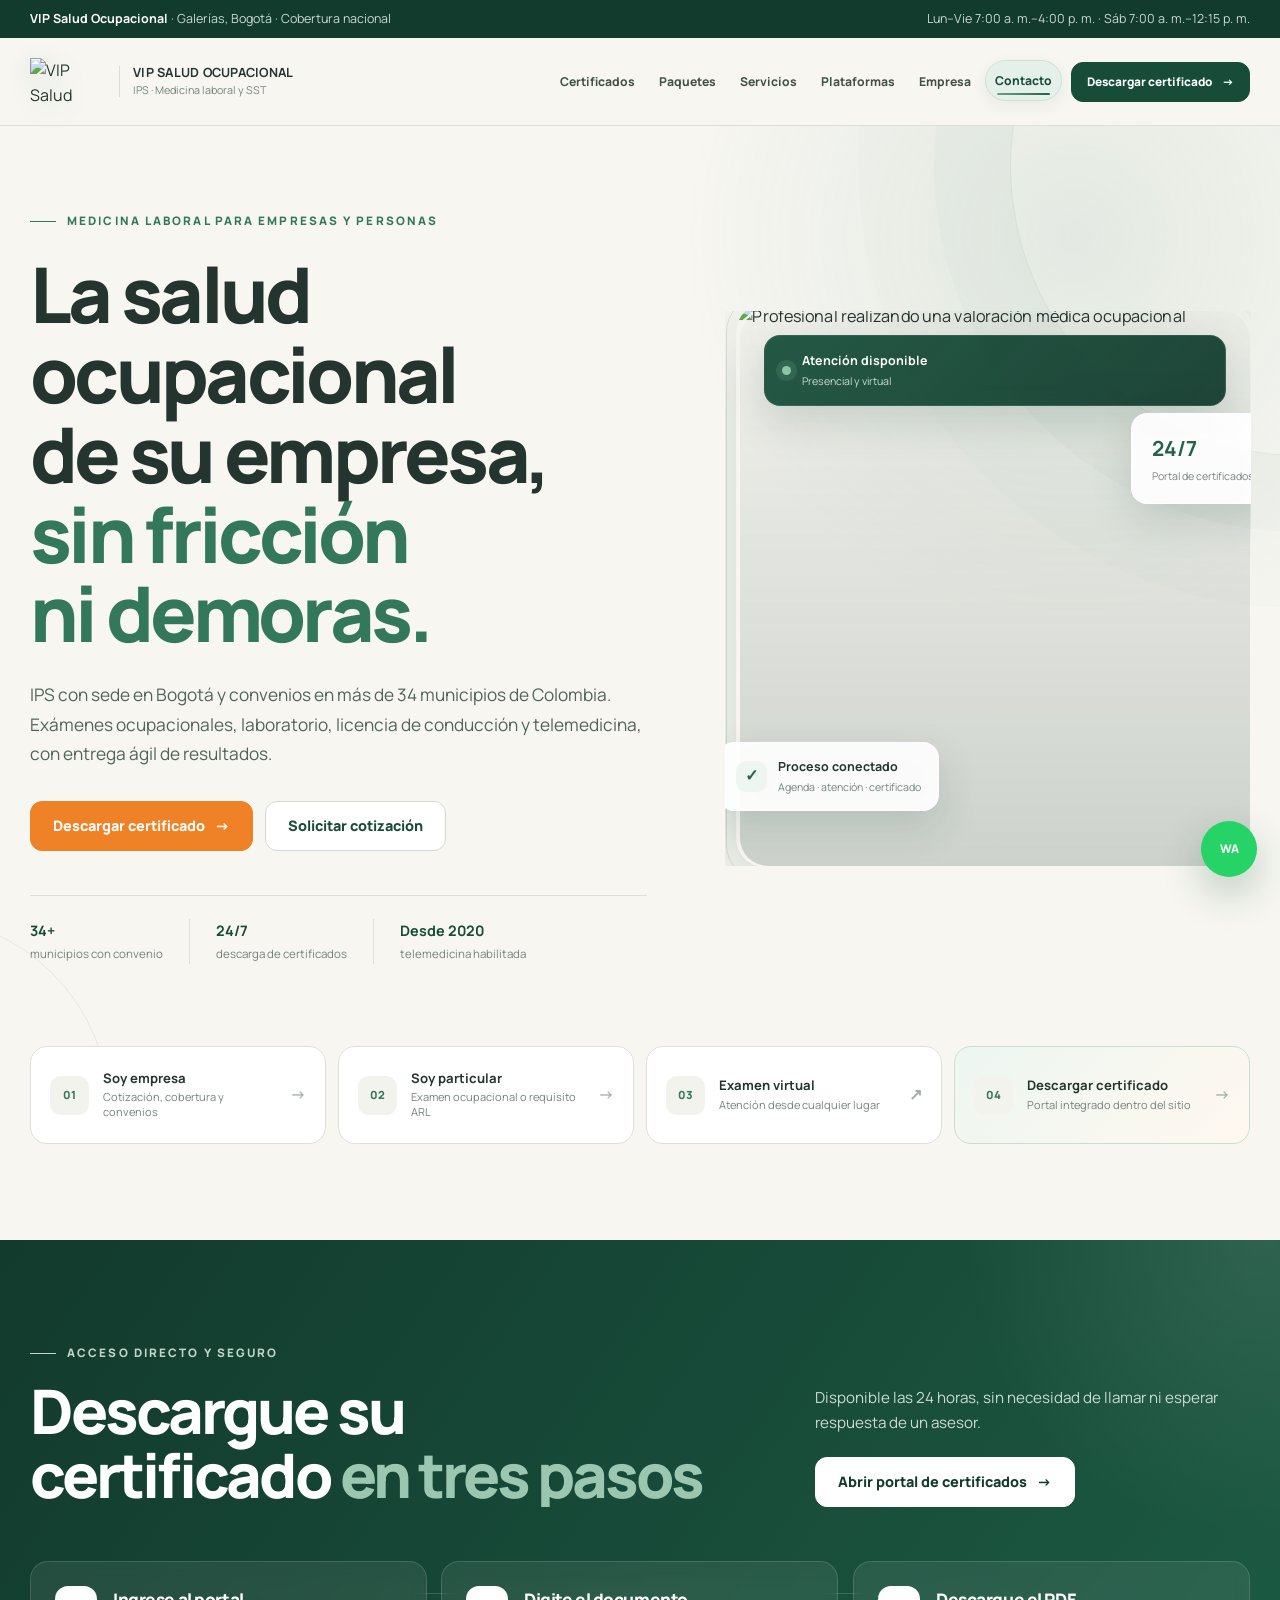
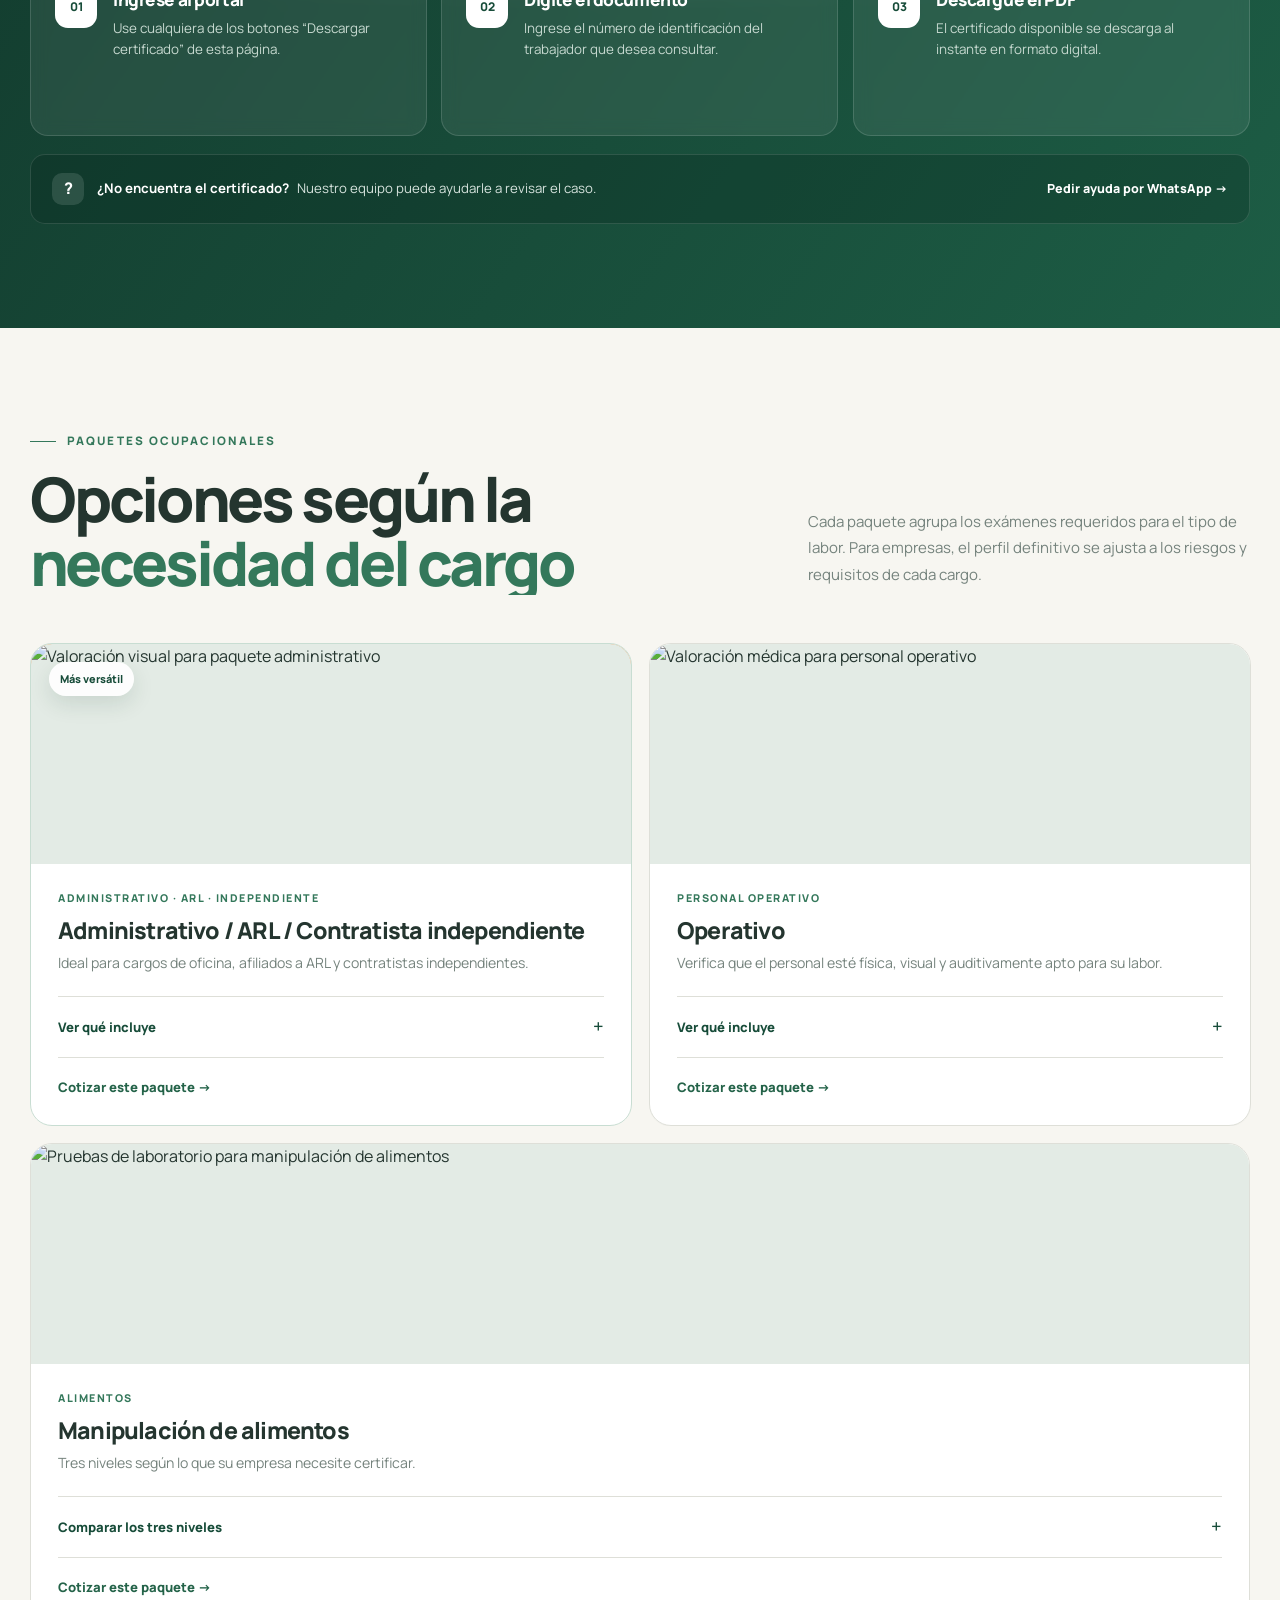
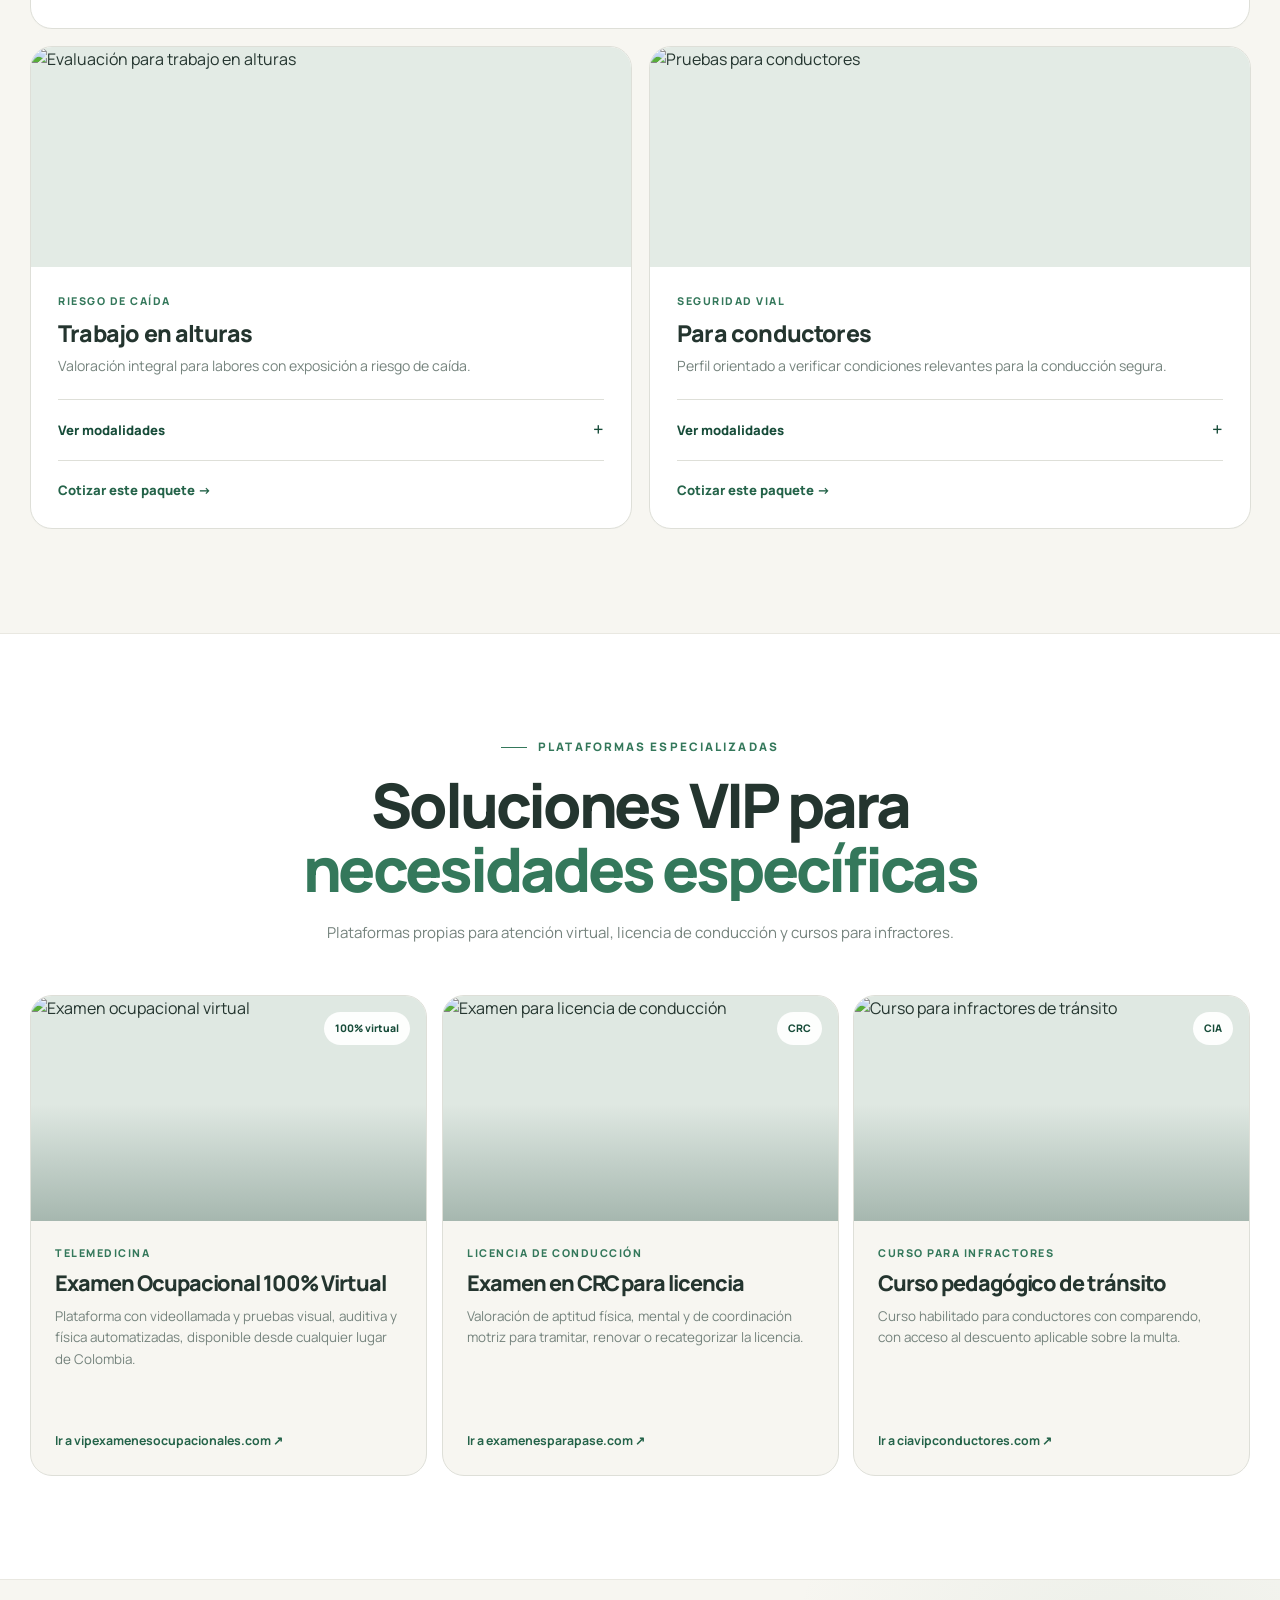
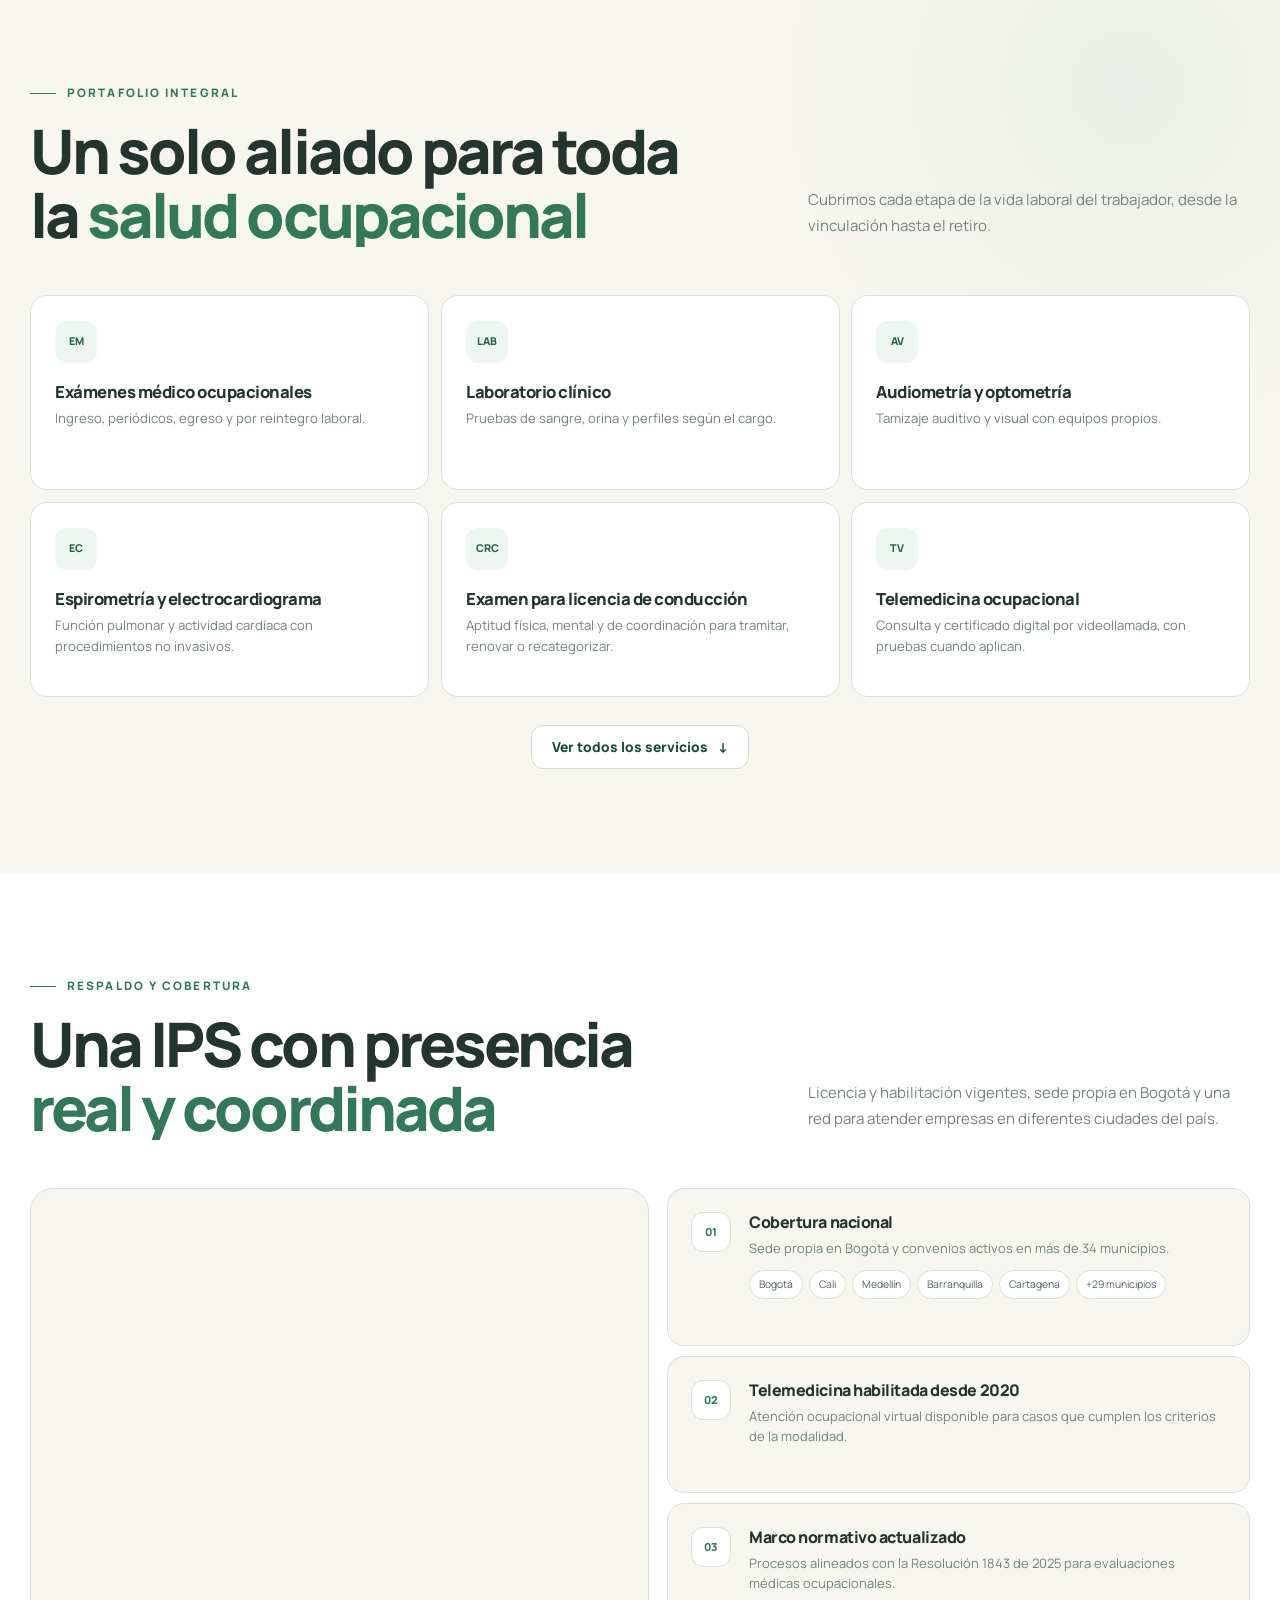
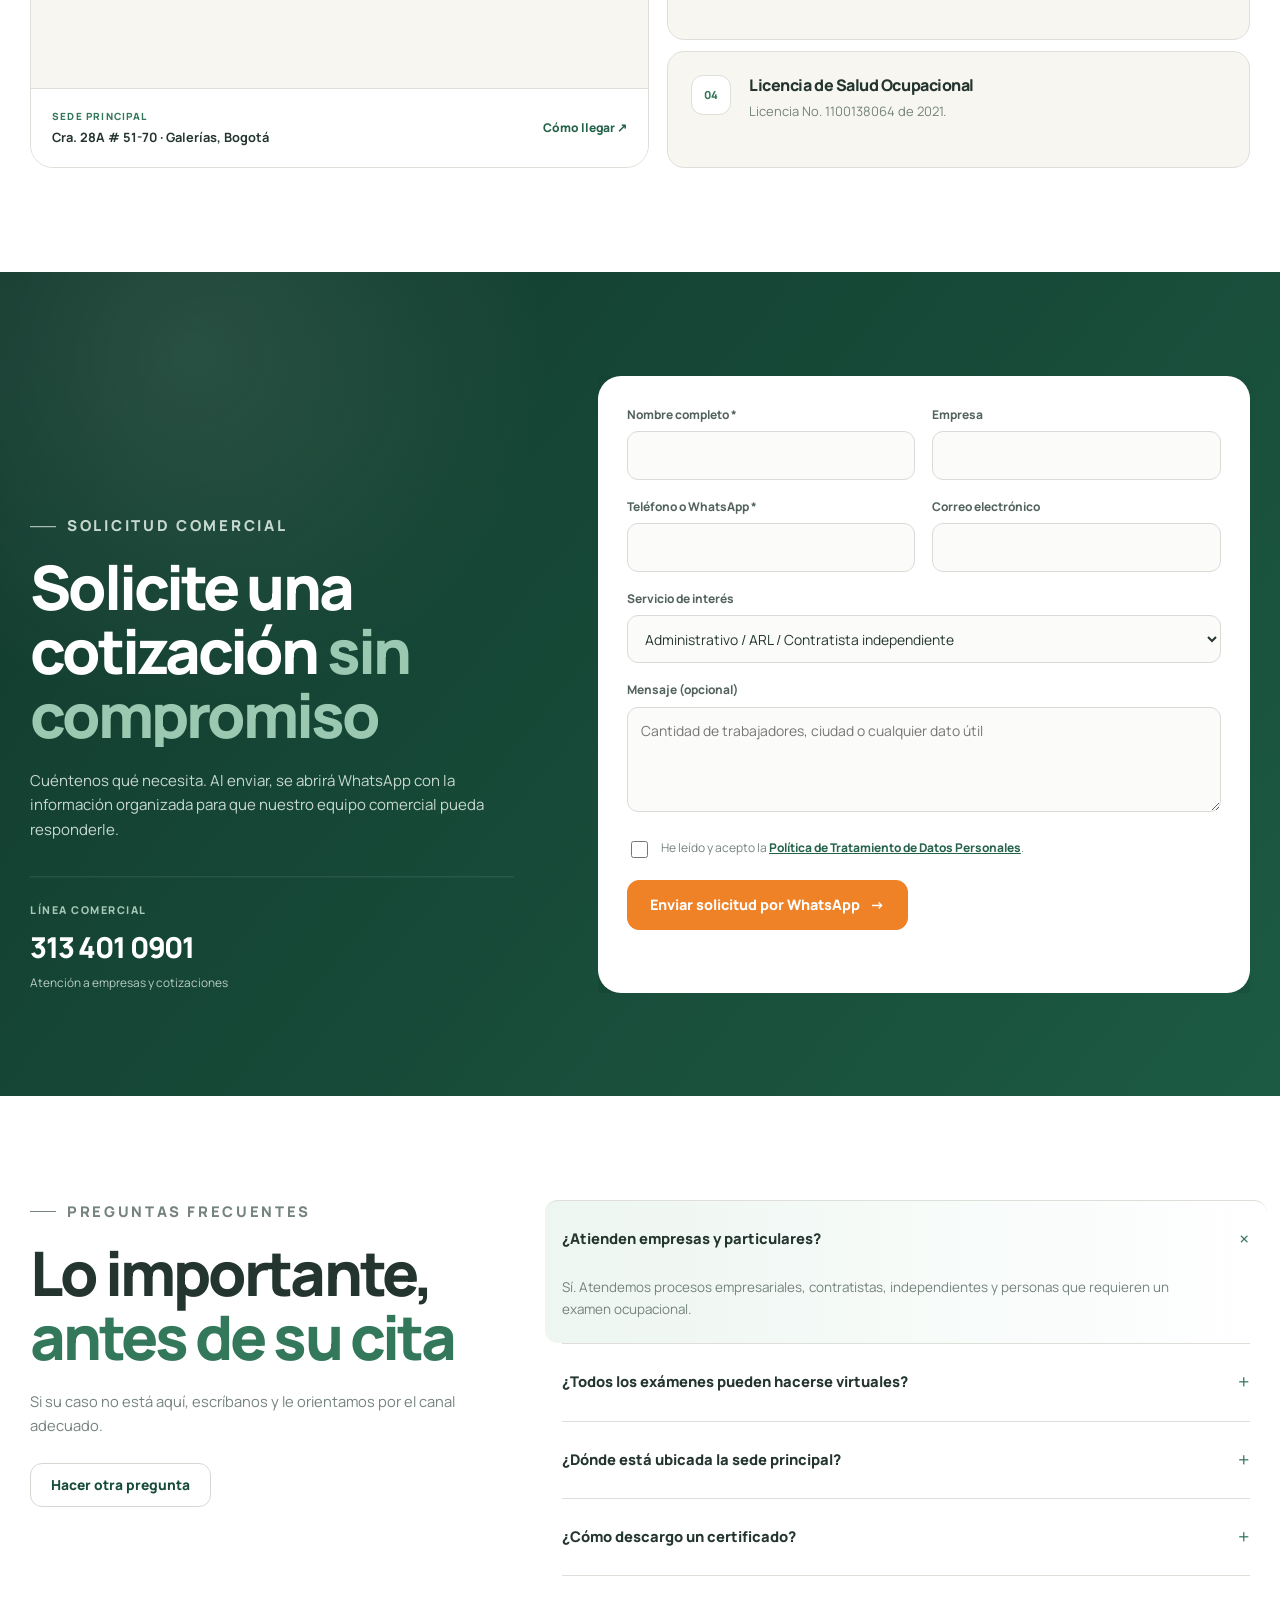
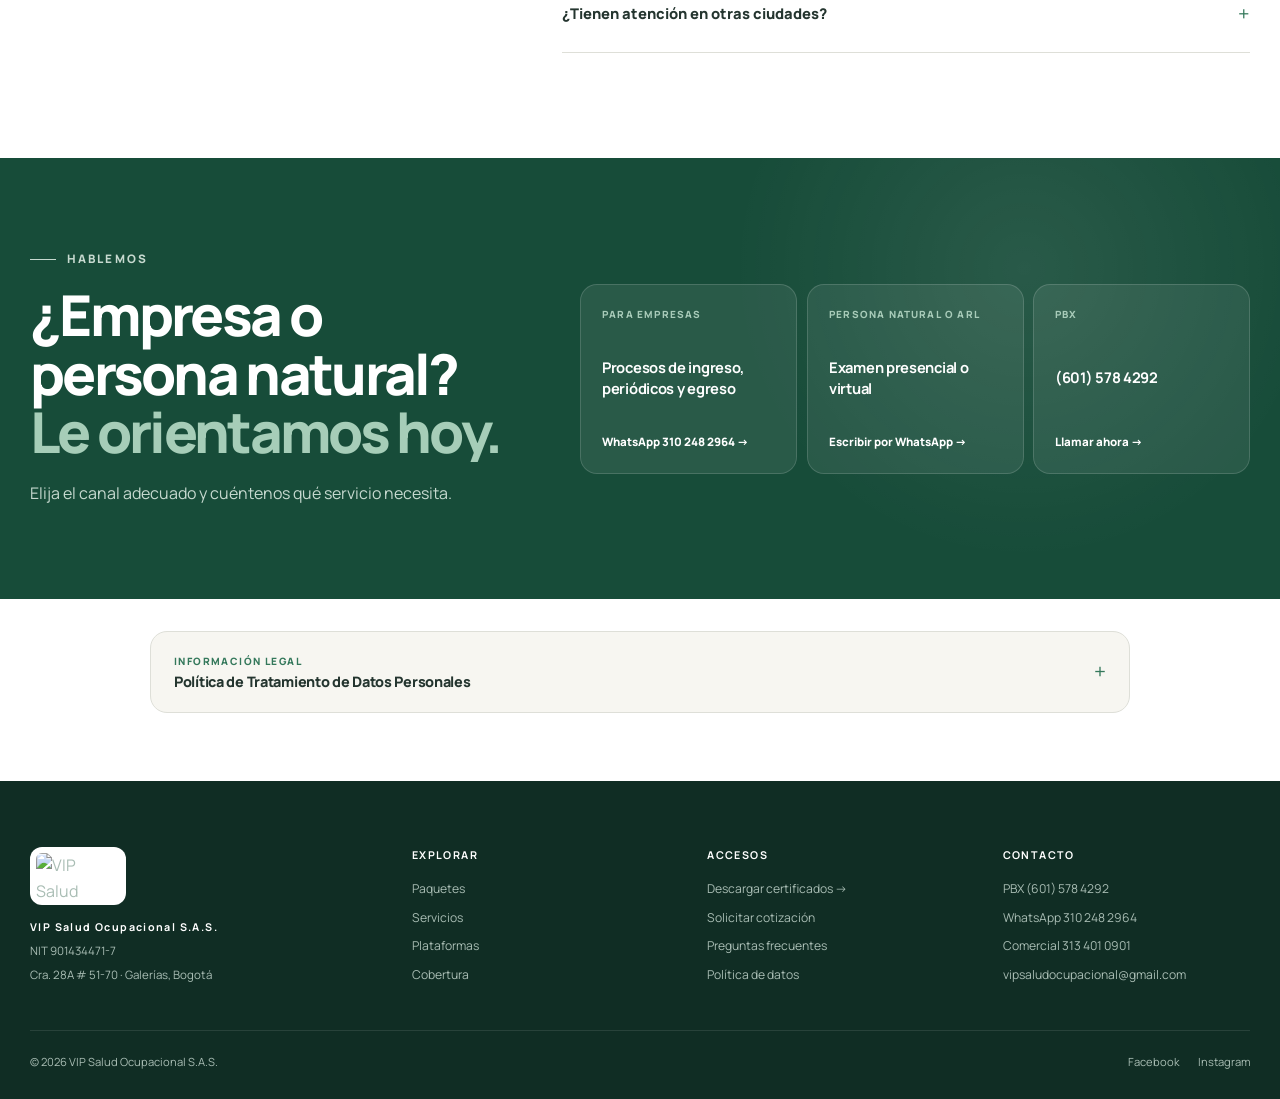
==== index.html @ c9b96946 "." ====
<!doctype html>
<html lang="es" class="no-js">
<head>
  <meta charset="utf-8" />
  <meta name="viewport" content="width=device-width, initial-scale=1" />
  <title>VIP Salud Ocupacional | Exámenes, certificados y servicios</title>
  <meta name="description" content="IPS de salud ocupacional en Bogotá con cobertura en más de 34 municipios. Descarga certificados, consulta paquetes y agenda exámenes ocupacionales." />
  <meta name="theme-color" content="#164a38" />
  <meta name="robots" content="index,follow,max-image-preview:large" />
  <link rel="canonical" href="https://vipsaludocupacional.com/" />
  <link rel="icon" href="assets/logo-vip-nuevo.png" type="image/png" />
  <meta property="og:type" content="website" />
  <meta property="og:title" content="VIP Salud Ocupacional | Medicina laboral para empresas y personas" />
  <meta property="og:description" content="Exámenes ocupacionales, laboratorio, telemedicina, certificados en línea y cobertura nacional." />
  <meta property="og:url" content="https://vipsaludocupacional.com/" />
  <meta property="og:image" content="https://vipsaludocupacional.com/assets/valoracion-medica-vip.jpg" />
  <link rel="preconnect" href="https://fonts.googleapis.com" />
  <link rel="preconnect" href="https://fonts.gstatic.com" crossorigin />
  <link href="https://fonts.googleapis.com/css2?family=Manrope:wght@400;500;600;700;800&display=swap" rel="stylesheet" />
  <link rel="stylesheet" href="styles.css" />
  <script>document.documentElement.classList.remove('no-js');document.documentElement.classList.add('js');</script>
  <script type="application/ld+json">
  {
    "@context":"https://schema.org",
    "@type":"MedicalBusiness",
    "name":"VIP Salud Ocupacional S.A.S.",
    "url":"https://vipsaludocupacional.com/",
    "telephone":"+57 601 578 4292",
    "email":"vipsaludocupacional@gmail.com",
    "address":{"@type":"PostalAddress","streetAddress":"Cra. 28A # 51-70","addressLocality":"Bogotá","addressCountry":"CO"},
    "areaServed":"Colombia"
  }
  </script>
</head>
<body>
  <a class="skip-link" href="#contenido">Saltar al contenido</a>
  <div class="scroll-progress" aria-hidden="true"><span></span></div>

  <div class="utility-bar">
    <div class="container utility-bar__inner">
      <span><strong>VIP Salud Ocupacional</strong> · Galerías, Bogotá · Cobertura nacional</span>
      <span>Lun–Vie 7:00 a. m.–4:00 p. m. · Sáb 7:00 a. m.–12:15 p. m.</span>
    </div>
  </div>

  <header class="site-header" id="inicio">
    <div class="container header-inner">
      <a class="brand" href="#inicio" aria-label="VIP Salud Ocupacional, volver al inicio">
        <img src="assets/logo-vip-marca.png" alt="VIP Salud Ocupacional" />
        <span><strong>VIP SALUD OCUPACIONAL</strong><small>IPS · Medicina laboral y SST</small></span>
      </a>
      <button class="menu-toggle" type="button" aria-label="Abrir menú" aria-expanded="false" aria-controls="menu-principal">
        <span></span><span></span><span></span>
      </button>
      <nav class="main-nav" id="menu-principal" aria-label="Navegación principal">
        <a href="#certificados">Certificados</a>
        <a href="#paquetes">Paquetes</a>
        <a href="#servicios">Servicios</a>
        <a href="#plataformas">Plataformas</a>
        <a href="#empresa">Empresa</a>
        <a href="#contacto">Contacto</a>
        <a class="btn btn--small nav-certificate" href="descargas-biofile/">Descargar certificado <span aria-hidden="true">→</span></a>
      </nav>
    </div>
  </header>

  <main id="contenido">
    <section class="hero" aria-labelledby="hero-title">
      <div class="hero-orbit hero-orbit--one" aria-hidden="true"></div>
      <div class="hero-orbit hero-orbit--two" aria-hidden="true"></div>
      <div class="container hero-grid">
        <div class="hero-copy">
          <p class="eyebrow" data-reveal>Medicina laboral para empresas y personas</p>
          <h1 id="hero-title" data-reveal data-delay="70">La salud ocupacional de su empresa, <span>sin fricción ni demoras.</span></h1>
          <p class="hero-lead" data-reveal data-delay="140">IPS con sede en Bogotá y convenios en más de 34 municipios de Colombia. Exámenes ocupacionales, laboratorio, licencia de conducción y telemedicina, con entrega ágil de resultados.</p>
          <div class="hero-actions" data-reveal data-delay="210">
            <a class="btn btn--accent btn--large" href="descargas-biofile/">Descargar certificado <span aria-hidden="true">→</span></a>
            <a class="btn btn--ghost btn--large" href="#cotizacion">Solicitar cotización</a>
          </div>
          <div class="hero-proof" data-stagger>
            <div data-reveal><strong>34+</strong><small>municipios con convenio</small></div>
            <div data-reveal><strong>24/7</strong><small>descarga de certificados</small></div>
            <div data-reveal><strong>Desde 2020</strong><small>telemedicina habilitada</small></div>
          </div>
        </div>

        <div class="hero-media" data-reveal="clip-right" data-delay="100">
          <div class="hero-photo" data-parallax="0.022">
            <img src="assets/valoracion-medica-vip.jpg" alt="Profesional realizando una valoración médica ocupacional" />
            <div class="hero-photo__veil" aria-hidden="true"></div>
            <div class="hero-badge hero-badge--top"><span class="status-dot" aria-hidden="true"></span><div><strong>Atención disponible</strong><small>Presencial y virtual</small></div></div>
            <div class="hero-badge hero-badge--side"><strong>24/7</strong><small>Portal de certificados</small></div>
            <div class="hero-badge hero-badge--bottom"><span aria-hidden="true">✓</span><div><strong>Proceso conectado</strong><small>Agenda · atención · certificado</small></div></div>
          </div>
        </div>
      </div>
    </section>

    <section class="quick-access" aria-label="Accesos rápidos">
      <div class="container quick-grid" data-stagger>
        <a href="#cotizacion" class="quick-card" data-reveal><span>01</span><div><strong>Soy empresa</strong><small>Cotización, cobertura y convenios</small></div><b aria-hidden="true">→</b></a>
        <a href="https://api.whatsapp.com/send/?phone=%2B573102482964&text=Hola%2C+quiero+informaci%C3%B3n+como+persona+natural" target="_blank" rel="noopener" class="quick-card" data-reveal><span>02</span><div><strong>Soy particular</strong><small>Examen ocupacional o requisito ARL</small></div><b aria-hidden="true">→</b></a>
        <a href="https://vipexamenesocupacionales.com" target="_blank" rel="noopener" class="quick-card" data-reveal><span>03</span><div><strong>Examen virtual</strong><small>Atención desde cualquier lugar</small></div><b aria-hidden="true">↗</b></a>
        <a href="descargas-biofile/" class="quick-card quick-card--featured" data-reveal><span>04</span><div><strong>Descargar certificado</strong><small>Portal integrado dentro del sitio</small></div><b aria-hidden="true">→</b></a>
      </div>
    </section>

    <section class="section certificate" id="certificados">
      <div class="certificate-glow" aria-hidden="true"></div>
      <div class="container">
        <div class="certificate-intro">
          <div>
            <p class="eyebrow eyebrow--light" data-reveal>Acceso directo y seguro</p>
            <h2 data-reveal data-delay="70">Descargue su certificado <span>en tres pasos</span></h2>
          </div>
          <div class="certificate-action" data-reveal="right" data-delay="140">
            <p>Disponible las 24 horas, sin necesidad de llamar ni esperar respuesta de un asesor.</p>
            <a class="btn btn--white btn--large" href="descargas-biofile/">Abrir portal de certificados <span aria-hidden="true">→</span></a>
          </div>
        </div>
        <ol class="certificate-steps" data-stagger>
          <li data-reveal><span>01</span><div><h3>Ingrese al portal</h3><p>Use cualquiera de los botones “Descargar certificado” de esta página.</p></div></li>
          <li data-reveal><span>02</span><div><h3>Digite el documento</h3><p>Ingrese el número de identificación del trabajador que desea consultar.</p></div></li>
          <li data-reveal><span>03</span><div><h3>Descargue el PDF</h3><p>El certificado disponible se descarga al instante en formato digital.</p></div></li>
        </ol>
        <div class="certificate-help" data-reveal>
          <div><span aria-hidden="true">?</span><p><strong>¿No encuentra el certificado?</strong> Nuestro equipo puede ayudarle a revisar el caso.</p></div>
          <a href="https://api.whatsapp.com/send/?phone=%2B573102482964&text=Hola%2C+necesito+ayuda+para+descargar+un+certificado" target="_blank" rel="noopener">Pedir ayuda por WhatsApp →</a>
        </div>
      </div>
    </section>

    <section class="section packages" id="paquetes">
      <div class="container">
        <div class="section-intro">
          <div><p class="eyebrow" data-reveal>Paquetes ocupacionales</p><h2 data-reveal data-delay="70">Opciones según la <span>necesidad del cargo</span></h2></div>
          <p data-reveal data-delay="140">Cada paquete agrupa los exámenes requeridos para el tipo de labor. Para empresas, el perfil definitivo se ajusta a los riesgos y requisitos de cada cargo.</p>
        </div>
        <div class="package-grid" data-stagger>
          <article class="package-card package-card--featured" data-reveal>
            <div class="package-media"><img src="assets/examen-visual-vip.jpg" alt="Valoración visual para paquete administrativo" loading="lazy" /><span>Más versátil</span></div>
            <div class="package-body"><small>ADMINISTRATIVO · ARL · INDEPENDIENTE</small><h3>Administrativo / ARL / Contratista independiente</h3><p>Ideal para cargos de oficina, afiliados a ARL y contratistas independientes.</p>
              <details class="package-details"><summary>Ver qué incluye <span aria-hidden="true">+</span></summary><ul class="check-list"><li>Examen médico ocupacional con énfasis osteomuscular</li><li>Visiometría</li></ul><div class="package-note"><strong>También disponible por telemedicina.</strong> Puede incluir prueba visual, auditiva y física desde cualquier lugar de Colombia. <a href="https://vipexamenesocupacionales.com" target="_blank" rel="noopener">Conocer la modalidad virtual ↗</a></div></details>
              <a class="text-link" href="https://api.whatsapp.com/send/?phone=%2B573102482964&text=Hola%2C+quiero+cotizar+el+Paquete+Administrativo" target="_blank" rel="noopener">Cotizar este paquete →</a>
            </div>
          </article>
          <article class="package-card" data-reveal>
            <div class="package-media"><img src="assets/valoracion-medica-vip.jpg" alt="Valoración médica para personal operativo" loading="lazy" /></div>
            <div class="package-body"><small>PERSONAL OPERATIVO</small><h3>Operativo</h3><p>Verifica que el personal esté física, visual y auditivamente apto para su labor.</p>
              <details class="package-details"><summary>Ver qué incluye <span aria-hidden="true">+</span></summary><ul class="check-list"><li>Examen médico ocupacional con énfasis osteomuscular</li><li>Visiometría</li><li>Audiometría</li></ul></details>
              <a class="text-link" href="https://api.whatsapp.com/send/?phone=%2B573102482964&text=Hola%2C+quiero+cotizar+el+Paquete+Operativo" target="_blank" rel="noopener">Cotizar este paquete →</a>
            </div>
          </article>
          <article class="package-card package-card--wide" data-reveal>
            <div class="package-media"><img src="assets/laboratorio-clinico-vip.jpg" alt="Pruebas de laboratorio para manipulación de alimentos" loading="lazy" /></div>
            <div class="package-body"><small>ALIMENTOS</small><h3>Manipulación de alimentos</h3><p>Tres niveles según lo que su empresa necesite certificar.</p>
              <details class="package-details"><summary>Comparar los tres niveles <span aria-hidden="true">+</span></summary><div class="tier-grid"><div class="tier"><strong>Nivel 1 · Cumplimiento normativo</strong><ul><li>Certificado de manipulación de alimentos</li><li>Prueba de KOH (hongos)</li><li>Coprológico</li><li>Frotis de garganta sin cultivo</li></ul></div><div class="tier"><strong>Nivel 2 · Básico</strong><ul><li>Examen médico con énfasis osteomuscular</li><li>Prueba de KOH</li><li>Coprológico</li><li>Frotis de garganta</li></ul></div><div class="tier"><strong>Nivel 3 · Completo</strong><ul><li>Examen médico con énfasis osteomuscular</li><li>KOH, coprológico y frotis</li><li>Visiometría y audiometría</li><li>Curso presencial de 9 horas con certificado y carné</li></ul></div></div><div class="package-note"><strong>También hay curso virtual.</strong> Disponible en versiones certificables de 8, 10 o 12 horas.</div></details>
              <a class="text-link" href="https://api.whatsapp.com/send/?phone=%2B573102482964&text=Hola%2C+quiero+cotizar+el+Paquete+de+Manipulaci%C3%B3n+de+Alimentos" target="_blank" rel="noopener">Cotizar este paquete →</a>
            </div>
          </article>
          <article class="package-card" data-reveal>
            <div class="package-media"><img src="assets/optometria-vip.jpg" alt="Evaluación para trabajo en alturas" loading="lazy" /></div>
            <div class="package-body"><small>RIESGO DE CAÍDA</small><h3>Trabajo en alturas</h3><p>Valoración integral para labores con exposición a riesgo de caída.</p>
              <details class="package-details"><summary>Ver modalidades <span aria-hidden="true">+</span></summary><div class="tier"><strong>Presencial</strong><ul><li>Examen médico con énfasis osteomuscular</li><li>Optometría y audiometría</li><li>Perfil lipídico y glicemia</li></ul></div><div class="tier"><strong>Con valoración psicológica</strong><ul><li>Incluye todo el perfil presencial</li><li>Prueba psicológica enfocada en trabajo en alturas</li></ul></div></details>
              <a class="text-link" href="https://api.whatsapp.com/send/?phone=%2B573102482964&text=Hola%2C+quiero+cotizar+el+Paquete+de+Trabajo+en+Alturas" target="_blank" rel="noopener">Cotizar este paquete →</a>
            </div>
          </article>
          <article class="package-card" data-reveal>
            <div class="package-media"><img src="assets/examen-visual-vip.jpg" alt="Pruebas para conductores" loading="lazy" /></div>
            <div class="package-body"><small>SEGURIDAD VIAL</small><h3>Para conductores</h3><p>Perfil orientado a verificar condiciones relevantes para la conducción segura.</p>
              <details class="package-details"><summary>Ver modalidades <span aria-hidden="true">+</span></summary><div class="tier"><strong>Estándar</strong><ul><li>Examen médico con énfasis osteomuscular</li><li>Visiometría y audiometría</li><li>Prueba psicosensométrica</li><li>Acceso a actualización en normas de tránsito</li></ul></div><div class="tier"><strong>Con prueba de sustancias</strong><ul><li>Incluye todo el perfil estándar</li><li>Prueba de drogas x 5 y/o alcohol en saliva</li></ul></div></details>
              <a class="text-link" href="https://api.whatsapp.com/send/?phone=%2B573102482964&text=Hola%2C+quiero+cotizar+el+Paquete+Para+Conductores" target="_blank" rel="noopener">Cotizar este paquete →</a>
            </div>
          </article>
        </div>
      </div>
    </section>

    <section class="section platforms" id="plataformas">
      <div class="container">
        <div class="section-intro section-intro--center">
          <div><p class="eyebrow" data-reveal>Plataformas especializadas</p><h2 data-reveal data-delay="70">Soluciones VIP para <span>necesidades específicas</span></h2></div>
          <p data-reveal data-delay="140">Plataformas propias para atención virtual, licencia de conducción y cursos para infractores.</p>
        </div>
        <div class="platform-grid" data-stagger>
          <a class="platform-card" href="https://vipexamenesocupacionales.com" target="_blank" rel="noopener" data-reveal><div class="platform-image"><img src="assets/optometria-vip.jpg" alt="Examen ocupacional virtual" loading="lazy" /><span>100% virtual</span></div><div class="platform-body"><small>TELEMEDICINA</small><h3>Examen Ocupacional 100% Virtual</h3><p>Plataforma con videollamada y pruebas visual, auditiva y física automatizadas, disponible desde cualquier lugar de Colombia.</p><strong>Ir a vipexamenesocupacionales.com <span aria-hidden="true">↗</span></strong></div></a>
          <a class="platform-card" href="https://examenesparapase.com" target="_blank" rel="noopener" data-reveal><div class="platform-image"><img src="assets/examen-visual-vip.jpg" alt="Examen para licencia de conducción" loading="lazy" /><span>CRC</span></div><div class="platform-body"><small>LICENCIA DE CONDUCCIÓN</small><h3>Examen en CRC para licencia</h3><p>Valoración de aptitud física, mental y de coordinación motriz para tramitar, renovar o recategorizar la licencia.</p><strong>Ir a examenesparapase.com <span aria-hidden="true">↗</span></strong></div></a>
          <a class="platform-card" href="https://www.ciavipconductores.com" target="_blank" rel="noopener" data-reveal><div class="platform-image"><img src="assets/valoracion-medica-vip.jpg" alt="Curso para infractores de tránsito" loading="lazy" /><span>CIA</span></div><div class="platform-body"><small>CURSO PARA INFRACTORES</small><h3>Curso pedagógico de tránsito</h3><p>Curso habilitado para conductores con comparendo, con acceso al descuento aplicable sobre la multa.</p><strong>Ir a ciavipconductores.com <span aria-hidden="true">↗</span></strong></div></a>
        </div>
      </div>
    </section>

    <section class="section services" id="servicios">
      <div class="container">
        <div class="section-intro"><div><p class="eyebrow" data-reveal>Portafolio integral</p><h2 data-reveal data-delay="70">Un solo aliado para toda la <span>salud ocupacional</span></h2></div><p data-reveal data-delay="140">Cubrimos cada etapa de la vida laboral del trabajador, desde la vinculación hasta el retiro.</p></div>
        <div class="service-grid" data-stagger>
          <article class="service-card" data-reveal><span>EM</span><h3>Exámenes médico ocupacionales</h3><p>Ingreso, periódicos, egreso y por reintegro laboral.</p></article>
          <article class="service-card" data-reveal><span>LAB</span><h3>Laboratorio clínico</h3><p>Pruebas de sangre, orina y perfiles según el cargo.</p></article>
          <article class="service-card" data-reveal><span>AV</span><h3>Audiometría y optometría</h3><p>Tamizaje auditivo y visual con equipos propios.</p></article>
          <article class="service-card" data-reveal><span>EC</span><h3>Espirometría y electrocardiograma</h3><p>Función pulmonar y actividad cardíaca con procedimientos no invasivos.</p></article>
          <article class="service-card" data-reveal><span>CRC</span><h3>Examen para licencia de conducción</h3><p>Aptitud física, mental y de coordinación para tramitar, renovar o recategorizar.</p></article>
          <article class="service-card" data-reveal><span>TV</span><h3>Telemedicina ocupacional</h3><p>Consulta y certificado digital por videollamada, con pruebas cuando aplican.</p></article>
          <article class="service-card is-extra" data-reveal><span>PS</span><h3>Batería de riesgo psicosocial</h3><p>Evaluación y acompañamiento disponible de forma presencial o remota.</p></article>
          <article class="service-card is-extra" data-reveal><span>EX</span><h3>Brigadas extramurales / In-house</h3><p>Profesionales y equipos en la sede de su empresa, según el servicio contratado.</p></article>
          <article class="service-card is-extra" data-reveal><span>SST</span><h3>Asesoría integral en SST</h3><p>Medicina laboral, higiene industrial y gestión documental del sistema.</p></article>
          <article class="service-card is-extra" data-reveal><span>VAC</span><h3>Vacunación</h3><p>Esquemas de vacunación aplicados en sede o de forma extramural.</p></article>
          <article class="service-card is-extra" data-reveal><span>MA</span><h3>Curso virtual de manipulación de alimentos</h3><p>Programa certificable de 8, 10 o 12 horas, completamente en línea.</p></article>
          <article class="service-card is-extra" data-reveal><span>24/7</span><h3>Procesos ágiles en línea</h3><p>Descarga de certificados, estadísticas y solicitud de facturas.</p></article>
        </div>
        <div class="service-toggle-wrap" data-reveal><button class="btn btn--ghost service-toggle" type="button" data-services-toggle aria-expanded="false">Ver todos los servicios <span aria-hidden="true">↓</span></button></div>
      </div>
    </section>

    <section class="section company" id="empresa">
      <span class="anchor-alias" id="empresas" aria-hidden="true"></span>
      <div class="container">
        <div class="section-intro"><div><p class="eyebrow" data-reveal>Respaldo y cobertura</p><h2 data-reveal data-delay="70">Una IPS con presencia <span>real y coordinada</span></h2></div><p data-reveal data-delay="140">Licencia y habilitación vigentes, sede propia en Bogotá y una red para atender empresas en diferentes ciudades del país.</p></div>
        <div class="company-grid">
          <div class="map-card" data-reveal="clip-left"><iframe src="https://maps.google.com/maps?q=Cra%2028A%20No.%2051-70%2C%20Galer%C3%adas%2C%20Bogot%C3%A1%2C%20Colombia&t=&z=16&ie=UTF8&iwloc=&output=embed" loading="lazy" referrerpolicy="no-referrer-when-downgrade" title="Ubicación de VIP Salud Ocupacional en Google Maps"></iframe><div class="map-card__footer"><div><small>SEDE PRINCIPAL</small><strong>Cra. 28A # 51-70 · Galerías, Bogotá</strong></div><a href="https://www.google.com/maps/dir/?api=1&destination=Cra+28A+No.+51-70,+Galerias,+Bogota,+Colombia" target="_blank" rel="noopener">Cómo llegar ↗</a></div></div>
          <div class="credential-list" data-stagger>
            <article data-reveal><span>01</span><div><h3>Cobertura nacional</h3><p>Sede propia en Bogotá y convenios activos en más de 34 municipios.</p><div class="city-chips"><small>Bogotá</small><small>Cali</small><small>Medellín</small><small>Barranquilla</small><small>Cartagena</small><small>+29 municipios</small></div></div></article>
            <article data-reveal><span>02</span><div><h3>Telemedicina habilitada desde 2020</h3><p>Atención ocupacional virtual disponible para casos que cumplen los criterios de la modalidad.</p></div></article>
            <article data-reveal><span>03</span><div><h3>Marco normativo actualizado</h3><p>Procesos alineados con la Resolución 1843 de 2025 para evaluaciones médicas ocupacionales.</p></div></article>
            <article data-reveal><span>04</span><div><h3>Licencia de Salud Ocupacional</h3><p>Licencia No. 1100138064 de 2021.</p></div></article>
          </div>
        </div>
      </div>
    </section>

    <section class="section quote" id="cotizacion">
      <div class="container quote-grid">
        <div class="quote-copy"><p class="eyebrow eyebrow--light" data-reveal>Solicitud comercial</p><h2 data-reveal data-delay="70">Solicite una cotización <span>sin compromiso</span></h2><p data-reveal data-delay="140">Cuéntenos qué necesita. Al enviar, se abrirá WhatsApp con la información organizada para que nuestro equipo comercial pueda responderle.</p><div class="quote-contact" data-reveal data-delay="210"><small>LÍNEA COMERCIAL</small><a href="https://wa.me/573134010901" target="_blank" rel="noopener">313 401 0901</a><span>Atención a empresas y cotizaciones</span></div></div>
        <form class="quote-form" id="form-cotizacion" data-reveal="right" data-delay="100">
          <div class="form-grid">
            <label><span>Nombre completo *</span><input type="text" name="nombre" autocomplete="name" required /></label>
            <label><span>Empresa</span><input type="text" name="empresa" autocomplete="organization" /></label>
            <label><span>Teléfono o WhatsApp *</span><input type="tel" name="telefono" autocomplete="tel" required /></label>
            <label><span>Correo electrónico</span><input type="email" name="correo" autocomplete="email" /></label>
            <label class="form-field--full"><span>Servicio de interés</span><select name="servicio"><option>Administrativo / ARL / Contratista independiente</option><option>Operativo</option><option>Manipulación de alimentos</option><option>Trabajo en alturas</option><option>Para conductores</option><option>Otro / No estoy seguro</option></select></label>
            <label class="form-field--full"><span>Mensaje (opcional)</span><textarea name="mensaje" rows="3" placeholder="Cantidad de trabajadores, ciudad o cualquier dato útil"></textarea></label>
          </div>
          <label class="consent"><input type="checkbox" name="acepta_politica" required /><span>He leído y acepto la <a href="#privacidad">Política de Tratamiento de Datos Personales</a>.</span></label>
          <button class="btn btn--accent btn--large" type="submit">Enviar solicitud por WhatsApp <span aria-hidden="true">→</span></button>
          <p class="form-status" id="form-status" role="status" aria-live="polite"></p>
        </form>
      </div>
    </section>

    <section class="section faq" id="preguntas">
      <div class="container faq-grid">
        <div class="faq-copy"><p class="eyebrow" data-reveal>Preguntas frecuentes</p><h2 data-reveal data-delay="70">Lo importante, <span>antes de su cita</span></h2><p data-reveal data-delay="140">Si su caso no está aquí, escríbanos y le orientamos por el canal adecuado.</p><a class="btn btn--ghost" data-reveal data-delay="210" href="https://api.whatsapp.com/send/?phone=%2B573102482964&text=Hola%2C+tengo+una+pregunta+sobre+los+servicios+de+VIP" target="_blank" rel="noopener">Hacer otra pregunta</a></div>
        <div class="accordion" data-stagger>
          <details open data-reveal><summary>¿Atienden empresas y particulares?<span aria-hidden="true">+</span></summary><p>Sí. Atendemos procesos empresariales, contratistas, independientes y personas que requieren un examen ocupacional.</p></details>
          <details data-reveal><summary>¿Todos los exámenes pueden hacerse virtuales?<span aria-hidden="true">+</span></summary><p>No. La modalidad depende del tipo de valoración y de las pruebas exigidas por el cargo. Antes de agendar validamos cada caso.</p></details>
          <details data-reveal><summary>¿Dónde está ubicada la sede principal?<span aria-hidden="true">+</span></summary><p>En la Cra. 28A # 51-70, sector Galerías, Bogotá D.C.</p></details>
          <details data-reveal><summary>¿Cómo descargo un certificado?<span aria-hidden="true">+</span></summary><p>Abra el portal desde el botón “Descargar certificado”, digite el documento del trabajador y descargue el PDF disponible.</p></details>
          <details data-reveal><summary>¿Tienen atención en otras ciudades?<span aria-hidden="true">+</span></summary><p>Sí. Coordinamos atención nacional mediante nuestra red de cobertura, según el servicio solicitado.</p></details>
        </div>
      </div>
    </section>

    <section class="contact" id="contacto">
      <div class="container contact-grid">
        <div class="contact-copy"><p class="eyebrow eyebrow--light" data-reveal>Hablemos</p><h2 data-reveal data-delay="70">¿Empresa o persona natural? <span>Le orientamos hoy.</span></h2><p data-reveal data-delay="140">Elija el canal adecuado y cuéntenos qué servicio necesita.</p></div>
        <div class="contact-options" data-stagger>
          <a href="https://api.whatsapp.com/send/?phone=%2B573102482964&text=Hola%2C+escribo+en+representaci%C3%B3n+de+una+empresa" target="_blank" rel="noopener" data-reveal><small>PARA EMPRESAS</small><strong>Procesos de ingreso, periódicos y egreso</strong><span>WhatsApp 310 248 2964 →</span></a>
          <a href="https://api.whatsapp.com/send/?phone=%2B573102482964&text=Hola%2C+quiero+informaci%C3%B3n+como+persona+natural" target="_blank" rel="noopener" data-reveal><small>PERSONA NATURAL O ARL</small><strong>Examen presencial o virtual</strong><span>Escribir por WhatsApp →</span></a>
          <a href="tel:+576015784292" data-reveal><small>PBX</small><strong>(601) 578 4292</strong><span>Llamar ahora →</span></a>
        </div>
      </div>
    </section>

    <section class="privacy" id="privacidad">
      <div class="container privacy-inner">
        <details class="policy-disclosure">
          <summary><span><small>INFORMACIÓN LEGAL</small><h2>Política de Tratamiento de Datos Personales</h2></span><b aria-hidden="true">+</b></summary>
          <div class="policy-content">
            <p>Conforme a la Ley 1581 de 2012, el Decreto 1377 de 2013 y demás normas aplicables en Colombia.</p>
            <p>VIP SALUD OCUPACIONAL SAS, identificada con NIT 901.434.471-7, con domicilio en la Cra. 28A No. 51-70, Galerías, Bogotá D.C., Colombia, pone a disposición de sus pacientes, clientes, usuarios y visitantes la presente política.</p>
            <h3>1. Responsable del tratamiento</h3><p>VIP SALUD OCUPACIONAL SAS es responsable del tratamiento de los datos suministrados a través de este sitio, WhatsApp, correo electrónico, formularios o durante la prestación de sus servicios. Contacto: <a href="mailto:vipsaludocupacional@gmail.com">vipsaludocupacional@gmail.com</a> · PBX 601 578 4292 · WhatsApp 310 248 2964.</p>
            <h3>2. Datos que recolectamos</h3><ul><li>Datos de identificación: nombre, tipo y número de documento.</li><li>Datos de contacto: teléfono, correo y empresa representada.</li><li>Datos de salud estrictamente necesarios para prestar los servicios contratados, tratados bajo reserva legal.</li></ul>
            <h3>3. Finalidad del tratamiento</h3><ul><li>Gestionar servicios de salud ocupacional, laboratorio, licencia de conducción y telemedicina.</li><li>Generar, custodiar y entregar certificados y conceptos médicos ocupacionales.</li><li>Responder solicitudes de cotización, información o soporte.</li><li>Cumplir las obligaciones legales y reglamentarias del sector salud.</li><li>Enviar comunicaciones relacionadas con los servicios contratados.</li></ul>
            <h3>4. Derechos del titular</h3><ul><li>Conocer, actualizar y rectificar sus datos.</li><li>Solicitar prueba de la autorización otorgada.</li><li>Ser informado sobre el uso de sus datos.</li><li>Presentar quejas ante la Superintendencia de Industria y Comercio.</li><li>Revocar la autorización o pedir la supresión cuando no exista un deber legal o contractual que lo impida.</li><li>Acceder gratuitamente a los datos objeto de tratamiento.</li></ul>
            <h3>5. Procedimiento para ejercer sus derechos</h3><p>Escriba a <a href="mailto:vipsaludocupacional@gmail.com">vipsaludocupacional@gmail.com</a> indicando su nombre, documento y una descripción clara de la solicitud. Responderemos dentro de los términos establecidos por la ley.</p>
            <h3>6. Seguridad de la información</h3><p>Implementamos medidas técnicas, humanas y administrativas razonables para proteger los datos contra pérdida, uso indebido, acceso no autorizado o alteración.</p>
            <h3>7. Vigencia</h3><p>Esta política rige desde su publicación y estará vigente mientras persista la finalidad del tratamiento. Los cambios sustanciales se informarán en este sitio.</p>
          </div>
        </details>
      </div>
    </section>
  </main>

  <footer class="footer">
    <div class="container footer-grid">
      <div class="footer-brand"><img src="assets/logo-vip-marca.png" alt="VIP Salud Ocupacional" /><strong>VIP Salud Ocupacional S.A.S.</strong><p>NIT 901434471-7</p><p>Cra. 28A # 51-70 · Galerías, Bogotá</p></div>
      <div><strong>EXPLORAR</strong><a href="#paquetes">Paquetes</a><a href="#servicios">Servicios</a><a href="#plataformas">Plataformas</a><a href="#empresa">Cobertura</a></div>
      <div><strong>ACCESOS</strong><a href="descargas-biofile/">Descargar certificados →</a><a href="#cotizacion">Solicitar cotización</a><a href="#preguntas">Preguntas frecuentes</a><a href="#privacidad">Política de datos</a></div>
      <div><strong>CONTACTO</strong><a href="tel:+576015784292">PBX (601) 578 4292</a><a href="https://wa.me/573102482964" target="_blank" rel="noopener">WhatsApp 310 248 2964</a><a href="https://wa.me/573134010901" target="_blank" rel="noopener">Comercial 313 401 0901</a><a href="mailto:vipsaludocupacional@gmail.com">vipsaludocupacional@gmail.com</a></div>
    </div>
    <div class="container footer-bottom"><span>© <span id="year">2026</span> VIP Salud Ocupacional S.A.S.</span><div><a href="https://www.facebook.com/crcvipso/" target="_blank" rel="noopener">Facebook</a><a href="https://www.instagram.com/vipsalud_/" target="_blank" rel="noopener">Instagram</a></div></div>
  </footer>

  <a class="whatsapp-float" href="https://api.whatsapp.com/send/?phone=%2B573102482964&text=Hola%2C+necesito+informaci%C3%B3n+sobre+los+servicios+de+VIP" target="_blank" rel="noopener" aria-label="Contactar por WhatsApp"><span aria-hidden="true">WA</span></a>
  <div class="mobile-actions"><a href="https://api.whatsapp.com/send/?phone=%2B573102482964&text=Hola%2C+quiero+agendar+un+examen" target="_blank" rel="noopener">Agendar</a><a href="descargas-biofile/">Certificados</a></div>
  <script src="script.js"></script>
</body>
</html>
---- styles.css ----
:root{
  --ink:#24352f;
  --ink-soft:#52635c;
  --muted:#75837d;
  --paper:#f7f6f1;
  --paper-deep:#efeee7;
  --card:#ffffff;
  --line:#dedfd8;
  --green-950:#123a2d;
  --green-900:#174c39;
  --green-800:#246349;
  --green-700:#34785b;
  --green-500:#6da087;
  --green-200:#cfe2d8;
  --mint:#edf6f1;
  --orange:#ef8127;
  --orange-dark:#d76b17;
  --shadow:0 28px 70px rgba(20,60,45,.12);
  --shadow-soft:0 14px 38px rgba(20,60,45,.08);
  --radius:26px;
  --radius-md:19px;
  --radius-sm:13px;
  --max:1220px;
  --ease:cubic-bezier(.16,1,.3,1);
}

*,*::before,*::after{box-sizing:border-box}
html{scroll-behavior:smooth;scroll-padding-top:118px}
body{
  margin:0;
  color:var(--ink);
  background:var(--paper);
  font-family:Manrope,"Segoe UI",Arial,sans-serif;
  font-size:16px;
  line-height:1.62;
  overflow-x:hidden;
  -webkit-font-smoothing:antialiased;
  text-rendering:optimizeLegibility;
}
body.menu-open{overflow:hidden}
img{display:block;max-width:100%}
a{color:inherit;text-decoration:none}
button,input,select,textarea{font:inherit}
button{color:inherit}
summary{cursor:pointer}
.container{width:min(var(--max),calc(100% - 48px));margin-inline:auto}
section[id],.contact[id],.privacy[id]{scroll-margin-top:118px}
.anchor-alias{position:absolute;top:-118px}

h1,h2,h3{margin:0;font-weight:800;line-height:1.04;letter-spacing:-.048em;text-wrap:balance}
h2{font-size:clamp(2.55rem,4.8vw,4.2rem)}
h2 span,h1 span{color:var(--green-700)}
p{margin:0}

:focus-visible{outline:3px solid rgba(239,129,39,.7);outline-offset:3px;border-radius:5px}
.skip-link{position:fixed;left:16px;top:-100px;z-index:9999;background:#fff;color:var(--green-950);padding:11px 16px;border-radius:10px;box-shadow:var(--shadow-soft);font-weight:800}
.skip-link:focus{top:16px}
.scroll-progress{position:fixed;inset:0 0 auto;height:3px;z-index:1000;pointer-events:none}
.scroll-progress span{display:block;width:0;height:100%;background:linear-gradient(90deg,var(--orange),var(--green-700));transform-origin:left}

.utility-bar{background:var(--green-950);color:#c9dbd2;font-size:.78rem}
.utility-bar__inner{height:38px;display:flex;align-items:center;justify-content:space-between;gap:24px}
.utility-bar strong{color:#fff}

.site-header{
  height:88px;
  position:sticky;
  top:0;
  z-index:100;
  background:rgba(247,246,241,.92);
  border-bottom:1px solid rgba(218,219,211,.88);
  backdrop-filter:blur(18px) saturate(130%);
  transition:height .35s var(--ease),background .35s ease,box-shadow .35s ease;
}
.site-header.is-scrolled{height:76px;background:rgba(255,255,255,.96);box-shadow:0 12px 32px rgba(17,55,42,.08)}
.header-inner{height:100%;display:flex;align-items:center;justify-content:space-between;gap:22px}
.brand{display:flex;align-items:center;gap:13px;flex:0 0 auto;min-width:0}
.brand img{width:76px;height:48px;object-fit:contain;object-position:center;filter:drop-shadow(0 5px 12px rgba(28,70,55,.12));transition:transform .3s var(--ease)}
.brand:hover img{transform:scale(1.03)}
.brand>span{display:flex;flex-direction:column;line-height:1.1;border-left:1px solid rgba(36,99,73,.16);padding-left:13px}
.brand strong{font-size:.79rem;letter-spacing:.02em}
.brand small{font-size:.67rem;color:var(--muted);margin-top:5px}
.main-nav{display:flex;align-items:center;justify-content:flex-end;gap:4px;font-size:.76rem;font-weight:750;white-space:nowrap}
.main-nav>a:not(.btn){position:relative;padding:10px 9px;border:1px solid transparent;border-radius:999px;color:#405149;transition:color .25s ease,background .25s ease,border-color .25s ease,transform .25s var(--ease),box-shadow .25s ease}
.main-nav>a:not(.btn)::after{content:"";position:absolute;left:11px;right:11px;bottom:5px;height:2px;border-radius:999px;background:linear-gradient(90deg,var(--green-500),var(--green-800));opacity:0;transform:scaleX(.35);transition:opacity .25s ease,transform .3s var(--ease)}
.main-nav>a:not(.btn):hover,.main-nav>a:not(.btn):focus-visible,.main-nav>a:not(.btn).is-active{color:var(--green-900);background:#e4f0e9;border-color:#cde0d6;box-shadow:0 5px 15px rgba(31,85,64,.07);transform:translateY(-1px)}
.main-nav>a:not(.btn):hover::after,.main-nav>a:not(.btn):focus-visible::after,.main-nav>a:not(.btn).is-active::after{opacity:1;transform:scaleX(1)}
.menu-toggle{display:none;width:44px;height:44px;padding:0;border:1px solid var(--line);border-radius:12px;background:#fff;place-content:center;gap:5px}
.menu-toggle span{display:block;width:20px;height:2px;background:var(--green-900);border-radius:3px;transition:transform .25s ease,opacity .25s ease}
.menu-toggle.is-open span:nth-child(1){transform:translateY(7px) rotate(45deg)}
.menu-toggle.is-open span:nth-child(2){opacity:0}
.menu-toggle.is-open span:nth-child(3){transform:translateY(-7px) rotate(-45deg)}

.btn{display:inline-flex;align-items:center;justify-content:center;gap:10px;min-height:44px;padding:13px 20px;border:1px solid var(--green-900);border-radius:12px;background:var(--green-900);color:#fff;font-size:.86rem;font-weight:800;line-height:1.1;cursor:pointer;transition:transform .3s var(--ease),box-shadow .3s ease,background .3s ease,border-color .3s ease}
.btn:hover{transform:translateY(-2px);background:var(--green-950);border-color:var(--green-950);box-shadow:0 14px 30px rgba(20,62,47,.19)}
.btn--small{min-height:40px;padding:11px 15px;font-size:.74rem}
.btn--large{padding:16px 22px;font-size:.9rem}
.btn--accent{background:var(--orange);border-color:var(--orange);color:#fff}
.btn--accent:hover{background:var(--orange-dark);border-color:var(--orange-dark);box-shadow:0 14px 30px rgba(216,106,23,.2)}
.btn--ghost{background:#fff;color:var(--green-900);border-color:#d4d8d1}
.btn--ghost:hover{background:var(--mint);border-color:var(--green-200)}
.btn--white{background:#fff;color:var(--green-950);border-color:#fff}
.btn--white:hover{background:#edf5f0;border-color:#edf5f0}
.nav-certificate{margin-left:5px}

.eyebrow{display:flex;align-items:center;gap:11px;color:var(--green-700);font-size:.73rem;font-weight:800;letter-spacing:.18em;text-transform:uppercase}
.eyebrow::before{content:"";width:26px;height:1px;background:currentColor;flex:0 0 auto}
.eyebrow--light{color:#bfd6ca}

.hero{position:relative;overflow:hidden;padding:86px 0 82px;background:radial-gradient(circle at 84% 12%,rgba(109,160,135,.14),transparent 29%),var(--paper)}
.hero-orbit{position:absolute;border:1px solid rgba(36,99,73,.09);border-radius:50%;pointer-events:none}
.hero-orbit--one{width:580px;height:580px;right:-310px;top:-250px;box-shadow:0 0 0 76px rgba(36,99,73,.018),0 0 0 152px rgba(36,99,73,.012)}
.hero-orbit--two{width:390px;height:390px;left:-280px;bottom:-260px}
.hero-grid{position:relative;z-index:1;display:grid;grid-template-columns:1.08fr .92fr;gap:78px;align-items:center}
.hero-copy{max-width:680px}
.hero h1{font-size:clamp(3.4rem,6vw,5.45rem);margin:23px 0 27px}
.hero h1 span{display:block}
.hero-lead{max-width:640px;color:var(--ink-soft);font-size:1.08rem;line-height:1.72}
.hero-actions{display:flex;flex-wrap:wrap;gap:12px;margin-top:32px}
.hero-proof{display:flex;gap:0;margin-top:44px;padding-top:23px;border-top:1px solid var(--line)}
.hero-proof>div{padding-right:26px;margin-right:26px;border-right:1px solid var(--line)}
.hero-proof>div:last-child{border:0;margin:0;padding:0}
.hero-proof strong,.hero-proof small{display:block}
.hero-proof strong{font-size:.9rem;color:var(--green-900)}
.hero-proof small{font-size:.72rem;color:var(--muted);margin-top:3px}
.hero-media{min-width:0}
.hero-photo{position:relative;width:min(100%,510px);margin-left:auto;isolation:isolate}
.hero-photo::before{content:"";position:absolute;inset:-14px;border:1px solid rgba(36,99,73,.14);border-radius:35px;z-index:-1}
.hero-photo>img{width:100%;height:555px;object-fit:cover;object-position:center;border-radius:28px;box-shadow:0 34px 84px rgba(20,60,45,.17);transform:translate3d(0,var(--parallax-y,0),0) scale(1.015);transition:transform .16s linear}
.hero-photo__veil{position:absolute;inset:0;border-radius:28px;background:linear-gradient(180deg,rgba(15,49,37,.02),rgba(15,49,37,.18));pointer-events:none}
.hero-badge{position:absolute;z-index:2;display:flex;align-items:center;gap:11px;background:rgba(255,255,255,.93);border:1px solid rgba(255,255,255,.9);border-radius:16px;box-shadow:0 16px 40px rgba(19,58,44,.15);backdrop-filter:blur(13px)}
.hero-badge strong,.hero-badge small{display:block}
.hero-badge strong{font-size:.78rem}
.hero-badge small{font-size:.66rem;color:var(--muted);margin-top:2px}
.hero-badge--top{left:24px;right:24px;top:24px;padding:15px 17px;background:linear-gradient(135deg,rgba(28,83,62,.97),rgba(18,58,45,.94));color:#fff;border-color:rgba(255,255,255,.09)}
.hero-badge--top small{color:#c9ddd3}
.hero-badge--side{right:-25px;top:102px;display:block;min-width:126px;padding:18px 20px}
.hero-badge--side strong{font-size:1.3rem;color:var(--green-800)}
.hero-badge--bottom{left:-22px;bottom:55px;padding:14px 17px}
.hero-badge--bottom>span{display:grid;place-items:center;width:31px;height:31px;border-radius:10px;background:var(--mint);color:var(--green-800);font-weight:900}
.status-dot{width:9px;height:9px;border-radius:50%;background:#8bc4a6;box-shadow:0 0 0 6px rgba(139,196,166,.14)}

.quick-access{padding:0 0 96px}
.quick-grid{display:grid;grid-template-columns:repeat(4,1fr);gap:12px}
.quick-card{min-height:98px;padding:18px 19px;display:grid;grid-template-columns:auto 1fr auto;gap:14px;align-items:center;background:#fff;border:1px solid var(--line);border-radius:17px;transition:transform .35s var(--ease),border-color .35s ease,box-shadow .35s ease,background .35s ease}
.quick-card:hover{transform:translateY(-5px);border-color:#c5d8ce;box-shadow:var(--shadow-soft)}
.quick-card--featured{background:linear-gradient(135deg,#edf6f1,#fff8f0);border-color:#c9ddd3}
.quick-card>span{display:grid;place-items:center;width:39px;height:39px;border-radius:11px;background:#f2f3ed;color:var(--green-700);font-size:.7rem;font-weight:800}
.quick-card strong,.quick-card small{display:block}
.quick-card strong{font-size:.82rem;line-height:1.25}
.quick-card small{font-size:.69rem;color:var(--muted);margin-top:4px;line-height:1.35}
.quick-card b{font-size:1rem;font-weight:600;color:#a3afa9}

.section{position:relative;padding:104px 0}
.section-intro{display:grid;grid-template-columns:1.15fr .72fr;gap:72px;align-items:end;margin-bottom:48px}
.section-intro h2{max-width:800px;margin-top:16px}
.section-intro>p{max-width:440px;color:var(--muted);font-size:.94rem;line-height:1.75;margin-bottom:7px}
.section-intro--center{grid-template-columns:1fr;text-align:center;justify-items:center;gap:20px}
.section-intro--center .eyebrow{justify-content:center}
.section-intro--center h2{max-width:850px}
.section-intro--center>p{max-width:650px;margin:0}

.certificate{overflow:hidden;background:linear-gradient(125deg,var(--green-950),#1d5d45);color:#fff}
.certificate-glow{position:absolute;width:620px;height:620px;right:-290px;top:-310px;border-radius:50%;background:radial-gradient(circle,rgba(255,255,255,.09),transparent 68%);pointer-events:none}
.certificate h2 span{color:#9bc7b1}
.certificate-intro{position:relative;display:grid;grid-template-columns:1.12fr .7fr;gap:90px;align-items:end}
.certificate-intro h2{max-width:740px;margin-top:16px}
.certificate-action p{color:#c9dbd2;font-size:.95rem;margin-bottom:22px}
.certificate-steps{position:relative;display:grid;grid-template-columns:repeat(3,1fr);gap:14px;list-style:none;padding:0;margin:54px 0 18px;counter-reset:none}
.certificate-steps::before{content:"";position:absolute;left:11%;right:11%;top:32px;height:1px;background:linear-gradient(90deg,transparent,rgba(255,255,255,.28),transparent)}
.certificate-steps li{position:relative;display:grid;grid-template-columns:auto 1fr;gap:16px;min-height:175px;padding:24px;background:rgba(255,255,255,.075);border:1px solid rgba(255,255,255,.14);border-radius:18px;backdrop-filter:blur(8px);transition:transform .35s var(--ease),background .35s ease}
.certificate-steps li:hover{transform:translateY(-5px);background:rgba(255,255,255,.105)}
.certificate-steps li>span{display:grid;place-items:center;width:42px;height:42px;border-radius:13px;background:#fff;color:var(--green-900);font-size:.75rem;font-weight:800}
.certificate-steps h3{font-size:1.08rem;margin:5px 0 9px;letter-spacing:-.025em}
.certificate-steps p{color:#c7d9d0;font-size:.84rem;line-height:1.58}
.certificate-help{display:flex;align-items:center;justify-content:space-between;gap:20px;padding:18px 21px;background:rgba(5,34,24,.25);border:1px solid rgba(255,255,255,.12);border-radius:15px}
.certificate-help>div{display:flex;align-items:center;gap:13px}
.certificate-help>div>span{display:grid;place-items:center;width:32px;height:32px;border-radius:10px;background:rgba(255,255,255,.12);font-weight:800}
.certificate-help p{font-size:.83rem;color:#d6e3dd}
.certificate-help p strong{color:#fff;margin-right:5px}
.certificate-help>a{font-size:.78rem;font-weight:800;color:#fff;white-space:nowrap}

.packages{background:var(--paper)}
.package-grid{display:grid;grid-template-columns:repeat(2,1fr);gap:17px;align-items:start}
.package-card{overflow:hidden;background:#fff;border:1px solid var(--line);border-radius:22px;box-shadow:0 1px 0 rgba(20,60,45,.02);transition:transform .4s var(--ease),box-shadow .4s ease,border-color .35s ease}
.package-card:hover{transform:translateY(-5px);box-shadow:var(--shadow-soft);border-color:#cadacf}
.package-card--featured{border-color:#c8ddd2;box-shadow:inset 0 4px 0 var(--orange)}
.package-card--wide{grid-column:1/-1}
.package-card--wide .package-body{padding-bottom:28px}
.package-media{position:relative;height:220px;overflow:hidden;background:#e3ebe5}
.package-media img{width:100%;height:100%;object-fit:cover;transition:transform .7s var(--ease)}
.package-card:hover .package-media img{transform:scale(1.045)}
.package-media>span{position:absolute;left:18px;top:18px;padding:8px 11px;border-radius:999px;background:rgba(255,255,255,.92);color:var(--green-900);font-size:.68rem;font-weight:800;box-shadow:0 8px 22px rgba(20,60,45,.12)}
.package-body{padding:26px 27px 25px}
.package-body>small,.platform-body>small{display:block;color:var(--green-700);font-size:.67rem;font-weight:800;letter-spacing:.14em}
.package-body h3{font-size:1.45rem;margin:11px 0 10px;letter-spacing:-.035em}
.package-body>p{color:var(--muted);font-size:.88rem}
.package-details{margin:21px 0 16px;border-top:1px solid var(--line);border-bottom:1px solid var(--line)}
.package-details summary{display:flex;align-items:center;justify-content:space-between;gap:20px;padding:15px 0;list-style:none;color:var(--green-900);font-size:.82rem;font-weight:800}
.package-details summary::-webkit-details-marker{display:none}
.package-details summary span{font-size:1.15rem;font-weight:500;transition:transform .3s ease}
.package-details[open] summary span{transform:rotate(45deg)}
.package-details[open] summary{border-bottom:1px solid var(--line)}
.check-list,.tier ul{list-style:none;padding:13px 0 2px;margin:0}
.check-list li,.tier li{position:relative;padding:5px 0 5px 22px;color:var(--ink-soft);font-size:.82rem;line-height:1.5}
.check-list li::before,.tier li::before{content:"✓";position:absolute;left:0;color:var(--green-700);font-weight:900}
.package-note{margin:13px 0 16px;padding:14px 15px;background:var(--mint);border-left:3px solid var(--orange);border-radius:10px;color:var(--ink-soft);font-size:.79rem}
.package-note strong{display:block;color:var(--ink);margin-bottom:3px}
.package-note a{display:inline-block;color:var(--green-800);font-weight:800;margin-top:6px}
.text-link{display:inline-flex;align-items:center;color:var(--green-800);font-size:.82rem;font-weight:800}
.text-link:hover{color:var(--orange-dark)}
.tier-grid{display:grid;grid-template-columns:repeat(3,1fr);gap:10px;padding:16px 0}
.tier{padding:15px;background:#f7f8f4;border:1px solid #e5e7df;border-radius:12px}
.tier+.tier{margin-top:10px}
.tier-grid .tier+.tier{margin-top:0}
.tier>strong{display:block;color:var(--green-900);font-size:.76rem;line-height:1.35}

.platforms{background:#fff;border-top:1px solid #e9e8e1;border-bottom:1px solid #e9e8e1}
.platform-grid{display:grid;grid-template-columns:repeat(3,1fr);gap:15px}
.platform-card{overflow:hidden;background:var(--paper);border:1px solid var(--line);border-radius:22px;transition:transform .4s var(--ease),box-shadow .4s ease,border-color .35s ease}
.platform-card:hover{transform:translateY(-7px);box-shadow:var(--shadow);border-color:#c6d8ce}
.platform-image{position:relative;height:225px;overflow:hidden;background:#dfe8e2}
.platform-image::after{content:"";position:absolute;inset:0;background:linear-gradient(180deg,transparent 48%,rgba(17,57,43,.28))}
.platform-image img{width:100%;height:100%;object-fit:cover;transition:transform .75s var(--ease)}
.platform-card:hover img{transform:scale(1.05)}
.platform-image span{position:absolute;right:16px;top:16px;z-index:1;padding:8px 11px;border-radius:999px;background:rgba(255,255,255,.94);font-size:.65rem;font-weight:800;color:var(--green-900)}
.platform-body{padding:24px}
.platform-body h3{font-size:1.35rem;margin:10px 0 11px}
.platform-body p{min-height:106px;color:var(--muted);font-size:.84rem;line-height:1.6}
.platform-body>strong{display:block;margin-top:19px;color:var(--green-800);font-size:.77rem}
.platform-body>strong span{display:inline-block;transition:transform .3s var(--ease)}
.platform-card:hover .platform-body>strong span{transform:translate(3px,-3px)}

.services{background:radial-gradient(circle at 88% 12%,rgba(109,160,135,.08),transparent 25%),var(--paper)}
.service-grid{display:grid;grid-template-columns:repeat(3,1fr);gap:12px}
.service-card{min-height:195px;padding:25px 24px;background:#fff;border:1px solid var(--line);border-radius:17px;transition:transform .35s var(--ease),box-shadow .35s ease,border-color .35s ease}
.service-card:hover{transform:translateY(-5px);box-shadow:var(--shadow-soft);border-color:#c9d9d0}
.service-card>span{display:grid;place-items:center;width:42px;height:42px;border-radius:12px;background:var(--mint);color:var(--green-800);font-size:.67rem;font-weight:800}
.service-card h3{font-size:1.04rem;margin:20px 0 8px;letter-spacing:-.03em}
.service-card p{color:var(--muted);font-size:.82rem;line-height:1.58}
.js .service-card.is-extra{display:none}
.js .services.is-expanded .service-card.is-extra{display:block}
.service-toggle-wrap{display:flex;justify-content:center;margin-top:28px}
.no-js .service-toggle{display:none}
.service-toggle span{transition:transform .3s ease}
.services.is-expanded .service-toggle span{transform:rotate(180deg)}

.company{background:#fff}
.company-grid{display:grid;grid-template-columns:1.03fr .97fr;gap:18px;align-items:stretch}
.map-card{overflow:hidden;min-height:580px;display:flex;flex-direction:column;background:var(--paper);border:1px solid var(--line);border-radius:23px}
.map-card iframe{width:100%;min-height:485px;flex:1;border:0;filter:saturate(.78) contrast(.96)}
.map-card__footer{display:flex;align-items:center;justify-content:space-between;gap:20px;padding:19px 21px;background:#fff;border-top:1px solid var(--line)}
.map-card__footer small,.map-card__footer strong{display:block}
.map-card__footer small{font-size:.62rem;color:var(--green-700);font-weight:800;letter-spacing:.12em}
.map-card__footer strong{font-size:.8rem;margin-top:3px}
.map-card__footer>a{font-size:.75rem;font-weight:800;color:var(--green-800);white-space:nowrap}
.credential-list{display:grid;gap:10px}
.credential-list article{display:grid;grid-template-columns:auto 1fr;gap:18px;align-items:start;padding:23px;background:var(--paper);border:1px solid var(--line);border-radius:17px;transition:transform .35s var(--ease),background .35s ease,border-color .35s ease}
.credential-list article:hover{transform:translateX(5px);background:var(--mint);border-color:#cadcd1}
.credential-list article>span{display:grid;place-items:center;width:40px;height:40px;border-radius:12px;background:#fff;color:var(--green-700);font-size:.69rem;font-weight:800;border:1px solid var(--line)}
.credential-list h3{font-size:1rem;margin:2px 0 7px;letter-spacing:-.028em}
.credential-list p{color:var(--muted);font-size:.81rem;line-height:1.55}
.city-chips{display:flex;flex-wrap:wrap;gap:6px;margin-top:12px}
.city-chips small{padding:5px 9px;background:#fff;border:1px solid var(--line);border-radius:999px;color:var(--ink-soft);font-size:.65rem}

.quote{overflow:hidden;background:radial-gradient(circle at 15% 10%,rgba(255,255,255,.09),transparent 27%),linear-gradient(130deg,var(--green-950),#1c5a43);color:#fff}
.quote-grid{display:grid;grid-template-columns:.78fr 1.05fr;gap:84px;align-items:start}
.quote-copy{position:sticky;top:145px}
.quote-copy h2{margin:17px 0 22px;max-width:560px}
.quote-copy h2 span{color:#9bc8b1}
.quote-copy>p{max-width:520px;color:#c7d8d0;font-size:.94rem}
.quote-contact{display:flex;flex-direction:column;align-items:flex-start;margin-top:34px;padding-top:25px;border-top:1px solid rgba(255,255,255,.14)}
.quote-contact small{font-size:.67rem;color:#a8c8b8;font-weight:800;letter-spacing:.14em}
.quote-contact a{font-size:1.8rem;font-weight:800;letter-spacing:-.04em;margin:5px 0 2px}
.quote-contact span{font-size:.74rem;color:#b9cfc4}
.quote-form{padding:29px;background:#fff;color:var(--ink);border-radius:23px;box-shadow:0 32px 75px rgba(7,35,25,.24)}
.form-grid{display:grid;grid-template-columns:repeat(2,1fr);gap:17px}
.form-grid label>span{display:block;margin-bottom:7px;color:var(--ink-soft);font-size:.75rem;font-weight:750}
.form-field--full{grid-column:1/-1}
.form-grid input,.form-grid select,.form-grid textarea{width:100%;min-height:48px;padding:12px 13px;border:1px solid #d8dcd6;border-radius:11px;background:#fbfcfa;color:var(--ink);font-size:.87rem;transition:border-color .25s ease,box-shadow .25s ease,background .25s ease}
.form-grid textarea{resize:vertical;min-height:105px}
.form-grid input:focus,.form-grid select:focus,.form-grid textarea:focus{outline:0;border-color:var(--green-500);background:#fff;box-shadow:0 0 0 4px rgba(109,160,135,.14)}
.consent{display:flex;align-items:flex-start;gap:10px;margin:19px 0;color:var(--muted);font-size:.75rem;line-height:1.55}
.consent input{width:17px;height:17px;margin-top:2px;accent-color:var(--green-700);flex:0 0 auto}
.consent a{color:var(--green-800);font-weight:750;text-decoration:underline}
.form-status{min-height:22px;margin-top:12px;color:var(--green-800);font-size:.76rem;font-weight:700}

.faq{background:#fff}
.faq-grid{display:grid;grid-template-columns:.7fr 1.06fr;gap:78px;align-items:start}
.faq-copy{position:sticky;top:145px}
.faq-copy h2{margin:17px 0 21px}
.faq-copy>p{color:var(--muted);font-size:.92rem;max-width:430px}
.faq-copy .btn{margin-top:25px}
.accordion details{border-top:1px solid var(--line);transition:background .3s ease,padding .3s ease,border-radius .3s ease}
.accordion details:last-child{border-bottom:1px solid var(--line)}
.accordion details[open]{padding-inline:17px;margin-inline:-17px;background:linear-gradient(90deg,var(--mint),rgba(237,246,241,0));border-radius:13px}
.accordion summary{display:flex;align-items:center;justify-content:space-between;gap:20px;padding:22px 0;list-style:none;font-size:.92rem;font-weight:800}
.accordion summary::-webkit-details-marker{display:none}
.accordion summary span{font-size:1.25rem;font-weight:400;color:var(--green-700);transition:transform .3s ease}
.accordion details[open] summary span{transform:rotate(45deg)}
.accordion details p{padding:0 40px 22px 0;color:var(--muted);font-size:.84rem;animation:detail-open .45s var(--ease) both}
@keyframes detail-open{from{opacity:0;transform:translateY(-7px)}to{opacity:1;transform:none}}

.contact{padding:92px 0;background:radial-gradient(circle at 80% 25%,rgba(255,255,255,.08),transparent 27%),var(--green-900);color:#fff}
.contact-grid{display:grid;grid-template-columns:.83fr 1.17fr;gap:75px;align-items:center}
.contact-copy h2{font-size:clamp(2.5rem,4.4vw,4rem);margin:17px 0 20px}
.contact-copy h2 span{color:#a6cdb8}
.contact-copy>p{color:#c6d9cf}
.contact-options{display:grid;grid-template-columns:repeat(3,1fr);gap:10px}
.contact-options>a{min-height:190px;padding:21px;display:flex;flex-direction:column;justify-content:space-between;background:rgba(255,255,255,.08);border:1px solid rgba(255,255,255,.15);border-radius:17px;transition:transform .35s var(--ease),background .35s ease}
.contact-options>a:hover{transform:translateY(-5px);background:rgba(255,255,255,.13)}
.contact-options small{font-size:.62rem;color:#a8cbb9;font-weight:800;letter-spacing:.12em}
.contact-options strong{font-size:.92rem;line-height:1.4;letter-spacing:-.02em}
.contact-options span{font-size:.72rem;font-weight:800;color:#fff}

.privacy{padding:32px 0 68px;background:#fff}
.privacy-inner{max-width:980px}
.policy-disclosure{border:1px solid var(--line);border-radius:17px;background:var(--paper)}
.policy-disclosure>summary{display:flex;align-items:center;justify-content:space-between;gap:20px;padding:21px 23px;list-style:none}
.policy-disclosure>summary::-webkit-details-marker{display:none}
.policy-disclosure>summary span{display:flex;flex-direction:column}
.policy-disclosure>summary small{color:var(--green-700);font-size:.63rem;font-weight:800;letter-spacing:.14em}
.policy-disclosure>summary h2{font-size:.9rem;line-height:1.25;letter-spacing:-.02em;margin-top:3px}
.policy-disclosure>summary b{font-size:1.3rem;font-weight:400;color:var(--green-700);transition:transform .3s ease}
.policy-disclosure[open]>summary b{transform:rotate(45deg)}
.policy-content{padding:0 23px 26px;border-top:1px solid var(--line);color:var(--ink-soft);font-size:.84rem;line-height:1.7}
.policy-content>p:first-child{margin-top:23px}
.policy-content p{margin-bottom:13px}
.policy-content h3{font-size:.94rem;margin:25px 0 7px;color:var(--ink);letter-spacing:-.02em}
.policy-content ul{margin:7px 0 16px;padding-left:21px}
.policy-content a{color:var(--green-800);font-weight:700;text-decoration:underline}

.footer{padding:66px 0 28px;background:#102d24;color:#a9bdb4}
.footer-grid{display:grid;grid-template-columns:1.35fr repeat(3,1fr);gap:48px}
.footer-grid>div:not(.footer-brand){display:flex;flex-direction:column;align-items:flex-start;gap:9px}
.footer-grid>div>strong{color:#fff;font-size:.67rem;letter-spacing:.13em;margin-bottom:6px}
.footer-grid a{font-size:.76rem;transition:color .25s ease}
.footer-grid a:hover{color:#fff}
.footer-brand img{width:96px;height:58px;object-fit:contain;object-position:center;background:#fff;border-radius:12px;padding:6px;margin-bottom:14px}
.footer-brand strong{display:block;color:#fff;font-size:.85rem}
.footer-brand p{font-size:.72rem;margin-top:5px}
.footer-bottom{display:flex;align-items:center;justify-content:space-between;gap:20px;margin-top:45px;padding-top:22px;border-top:1px solid rgba(255,255,255,.1);font-size:.7rem}
.footer-bottom>div{display:flex;gap:18px}
.footer-bottom a:hover{color:#fff}

.whatsapp-float{position:fixed;right:23px;bottom:23px;z-index:80;display:grid;place-items:center;width:56px;height:56px;border-radius:50%;background:#25d366;color:#fff;box-shadow:0 16px 38px rgba(16,80,48,.25);font-size:.74rem;font-weight:900;transition:transform .3s var(--ease),box-shadow .3s ease}
.whatsapp-float:hover{transform:translateY(-4px) scale(1.03);box-shadow:0 20px 42px rgba(16,80,48,.32)}
.mobile-actions{display:none}

/* Progressive motion: content remains visible if JavaScript is unavailable. */
[data-reveal]{opacity:1;transform:none}
.motion-ready [data-reveal]:not(.is-visible){opacity:0;transform:translate3d(0,27px,0)}
.motion-ready [data-reveal="left"]:not(.is-visible){transform:translate3d(-32px,8px,0)}
.motion-ready [data-reveal="right"]:not(.is-visible){transform:translate3d(32px,8px,0)}
.motion-ready [data-reveal="clip-left"]:not(.is-visible){opacity:.15;transform:translate3d(-24px,0,0);clip-path:inset(0 0 0 22%)}
.motion-ready [data-reveal="clip-right"]:not(.is-visible){opacity:.15;transform:translate3d(24px,0,0);clip-path:inset(0 22% 0 0)}
.motion-ready [data-reveal]{transition:opacity .82s ease,transform 1s var(--ease),clip-path 1s var(--ease);transition-delay:var(--reveal-delay,0ms);will-change:opacity,transform}
.motion-ready [data-reveal].is-visible{opacity:1;transform:none;clip-path:inset(0)}
.motion-ready .stagger-group [data-reveal]{transition-delay:calc(var(--stagger-index,0) * 80ms + 30ms)}

/* Portal empresarial de certificados */
.portal-page{min-height:100vh;background:radial-gradient(circle at 80% 12%,rgba(109,160,135,.12),transparent 28%),var(--paper)}
.portal-page .site-header{background:rgba(255,255,255,.96)}
.portal-hero{overflow:hidden;padding:62px 0 58px;background:radial-gradient(circle at 84% 18%,rgba(255,255,255,.09),transparent 27%),linear-gradient(125deg,var(--green-950),#1d6046);color:#fff}
.portal-hero__inner{display:grid;grid-template-columns:1fr auto;gap:70px;align-items:center}
.portal-hero__copy{max-width:770px}
.portal-hero__copy h1{font-size:clamp(2.9rem,5.4vw,4.65rem);margin:16px 0 18px}
.portal-hero__copy h1 span{display:block;color:#a4cfb8}
.portal-hero__copy>p:last-child{max-width:660px;color:#cadbd3;font-size:.95rem}
.portal-note{display:flex;align-items:center;gap:14px;min-width:300px;padding:20px 22px;background:rgba(255,255,255,.09);border:1px solid rgba(255,255,255,.16);border-radius:17px;backdrop-filter:blur(10px)}
.portal-note strong,.portal-note small{display:block}
.portal-note strong{font-size:.84rem}
.portal-note small{margin-top:4px;color:#bfd3c9;font-size:.72rem}
.portal-section{padding:34px 0 78px;background:var(--paper)}
.portal-shell{overflow:hidden;background:#fff;border:1px solid var(--line);border-radius:23px;box-shadow:var(--shadow)}
.portal-shell__head{min-height:72px;display:flex;align-items:center;justify-content:space-between;gap:24px;padding:16px 22px;background:#fff;border-bottom:1px solid var(--line)}
.portal-shell__head>div{display:flex;flex-direction:column}
.portal-shell__head strong{font-size:.86rem}
.portal-shell__head>div>span{margin-top:3px;color:var(--muted);font-size:.7rem}
.portal-shell__head>a{display:inline-flex;align-items:center;gap:7px;padding:10px 13px;border-radius:10px;background:var(--mint);color:var(--green-900);font-size:.74rem;font-weight:800;transition:background .25s ease,transform .25s var(--ease)}
.portal-support-link{flex-wrap:wrap;line-height:1.35;white-space:normal}
.portal-support-link>span{color:var(--green-700)}
.portal-shell__head>a:hover{background:#dfeee6;transform:translateY(-1px)}
.biofile-frame{display:block;width:100%;min-height:1200px;border:0;background:#fff}
.portal-frame-help{padding:20px;color:var(--muted);font-size:.8rem}
.portal-frame-help a{color:var(--green-800);font-weight:800}
.portal-support{display:flex;align-items:center;justify-content:space-between;gap:24px;margin-top:18px;padding:20px 22px;background:#fff;border:1px solid var(--line);border-radius:16px}
.portal-support strong,.portal-support span{display:block}
.portal-support strong{font-size:.86rem}
.portal-support span{margin-top:3px;color:var(--muted);font-size:.76rem}

/* Página 404 */
.portal-main{min-height:calc(100vh - 126px);display:grid;place-items:center;padding:70px 0}
.portal-card{width:min(680px,100%);margin:auto;padding:42px;background:#fff;border:1px solid var(--line);border-radius:26px;box-shadow:var(--shadow);text-align:center}
.portal-card img{width:105px;height:65px;object-fit:contain;object-position:center;margin:0 auto 22px}
.portal-card h1{font-size:clamp(2.4rem,5vw,3.8rem);margin:13px 0 18px}
.portal-card h1 span{display:block}
.portal-card>p{max-width:530px;margin:0 auto;color:var(--muted)}
.portal-card .btn{margin-top:26px}
.portal-help{margin-top:22px;font-size:.78rem;color:var(--muted)}
.portal-help a{color:var(--green-800);font-weight:800}

@media(max-width:1160px){
  .brand>span{display:none}
  .main-nav{font-size:.74rem}
  .main-nav>a:not(.btn){padding-inline:8px}
  .hero-grid{gap:56px}
}

@media(max-width:1020px){
  html{scroll-padding-top:84px}
  section[id],.contact[id],.privacy[id]{scroll-margin-top:84px}
  .utility-bar{display:none}
  .site-header,.site-header.is-scrolled{height:78px}
  .brand>span{display:flex}
  .menu-toggle{display:grid;z-index:102}
  .main-nav{position:fixed;inset:0 0 0 auto;width:min(390px,88vw);height:100dvh;padding:105px 24px 30px;display:flex;flex-direction:column;align-items:stretch;justify-content:flex-start;gap:4px;background:#fff;box-shadow:-24px 0 60px rgba(17,55,42,.18);transform:translateX(105%);visibility:hidden;transition:transform .42s var(--ease),visibility .42s}
  .main-nav.is-open{transform:none;visibility:visible}
  .main-nav>a:not(.btn){font-size:.92rem;padding:13px 14px;border-radius:10px}
  .main-nav>a:not(.btn)::after{display:none}
  .nav-certificate{margin:14px 0 0}
  .hero-grid{grid-template-columns:1fr;gap:58px}
  .hero-copy{max-width:780px}
  .hero-photo{margin-inline:auto}
  .hero-photo>img{height:510px}
  .quick-grid{grid-template-columns:repeat(2,1fr)}
  .certificate-intro{grid-template-columns:1fr;gap:30px}
  .certificate-action{max-width:600px}
  .section-intro{grid-template-columns:1fr;gap:22px}
  .section-intro>p{max-width:650px}
  .platform-grid{grid-template-columns:1fr}
  .platform-card{display:grid;grid-template-columns:.72fr 1fr}
  .platform-image{height:100%}
  .platform-body p{min-height:0}
  .service-grid{grid-template-columns:repeat(2,1fr)}
  .company-grid{grid-template-columns:1fr}
  .map-card{min-height:500px}
  .quote-grid{grid-template-columns:1fr;gap:42px}
  .quote-copy,.faq-copy{position:static}
  .faq-grid{grid-template-columns:1fr;gap:42px}
  .contact-grid{grid-template-columns:1fr;gap:42px}
  .footer-grid{grid-template-columns:1.2fr 1fr 1fr}
  .footer-grid>div:last-child{grid-column:2/4}
  .portal-hero__inner{grid-template-columns:1fr;gap:28px}
  .portal-note{width:min(100%,420px)}
}

@media(max-width:760px){
  .container{width:min(var(--max),calc(100% - 32px))}
  h2{font-size:clamp(2.2rem,10vw,3.2rem)}
  .brand img{width:67px;height:42px}
  .brand>span{display:none}
  .hero{padding:58px 0 62px}
  .hero h1{font-size:clamp(2.75rem,12vw,4rem)}
  .hero-lead{font-size:1rem}
  .hero-proof{display:grid;grid-template-columns:repeat(3,1fr)}
  .hero-proof>div{min-width:0;padding-right:11px;margin-right:11px}
  .hero-proof strong{font-size:.76rem}
  .hero-proof small{font-size:.63rem}
  .hero-photo{width:calc(100% - 20px)}
  .hero-photo>img{height:430px}
  .hero-badge--side{right:-13px}
  .hero-badge--bottom{left:-13px}
  .quick-access{padding-bottom:70px}
  .quick-grid{grid-template-columns:1fr}
  .section{padding:78px 0}
  .certificate-steps{grid-template-columns:1fr}
  .certificate-steps::before{display:none}
  .certificate-steps li{min-height:0}
  .certificate-help{align-items:flex-start;flex-direction:column}
  .package-grid{grid-template-columns:1fr}
  .package-card--wide{grid-column:auto}
  .tier-grid{grid-template-columns:1fr}
  .platform-card{display:block}
  .platform-image{height:230px}
  .service-grid{grid-template-columns:1fr}
  .service-card{min-height:0}
  .map-card iframe{min-height:390px}
  .map-card__footer{align-items:flex-start;flex-direction:column}
  .form-grid{grid-template-columns:1fr}
  .form-field--full{grid-column:auto}
  .quote-form{padding:22px}
  .contact-options{grid-template-columns:1fr}
  .contact-options>a{min-height:150px}
  .footer-grid{grid-template-columns:1fr 1fr;gap:34px 24px}
  .footer-grid>div:last-child{grid-column:auto}
  .footer-brand{grid-column:1/-1}
  .footer-bottom{align-items:flex-start;flex-direction:column}
  .whatsapp-float{display:none}
  .mobile-actions{position:fixed;left:0;right:0;bottom:0;z-index:90;display:grid;grid-template-columns:1fr 1fr;padding:8px;background:rgba(255,255,255,.96);border-top:1px solid var(--line);backdrop-filter:blur(12px)}
  .mobile-actions a{display:grid;place-items:center;min-height:46px;border-radius:10px;color:var(--green-900);font-size:.78rem;font-weight:800}
  .mobile-actions a:last-child{background:var(--green-900);color:#fff}
  .footer{padding-bottom:92px}
  .portal-hero{padding:46px 0 43px}
  .portal-hero__copy h1{font-size:clamp(2.55rem,12vw,3.6rem)}
  .portal-note{min-width:0}
  .portal-section{padding:20px 0 70px}
  .portal-shell{border-radius:16px}
  .portal-shell__head{align-items:flex-start;flex-direction:column;padding:16px}
  .biofile-frame{min-height:1100px}
  .portal-support{align-items:flex-start;flex-direction:column}
}

@media(max-width:480px){
  .hero-actions .btn{width:100%}
  .hero-proof{grid-template-columns:1fr;gap:13px}
  .hero-proof>div{border:0;border-bottom:1px solid var(--line);padding:0 0 12px;margin:0}
  .hero-proof>div:last-child{border:0}
  .hero-photo>img{height:370px}
  .hero-badge--top{left:14px;right:14px;top:14px}
  .hero-badge--side{right:-9px;top:88px}
  .hero-badge--bottom{left:-9px;bottom:24px}
  .package-media{height:190px}
  .certificate-action .btn{width:100%}
  .footer-grid{grid-template-columns:1fr}
  .footer-brand{grid-column:auto}
  .portal-card{padding:30px 21px}
}

@media(prefers-reduced-motion:reduce){
  html{scroll-behavior:auto}
  .scroll-progress{display:none}
  *,*::before,*::after{animation-duration:.01ms!important;animation-iteration-count:1!important;transition-duration:.01ms!important;scroll-behavior:auto!important}
  .motion-ready [data-reveal]{opacity:1!important;transform:none!important;clip-path:none!important}
  .hero-photo>img{transform:none!important}
}
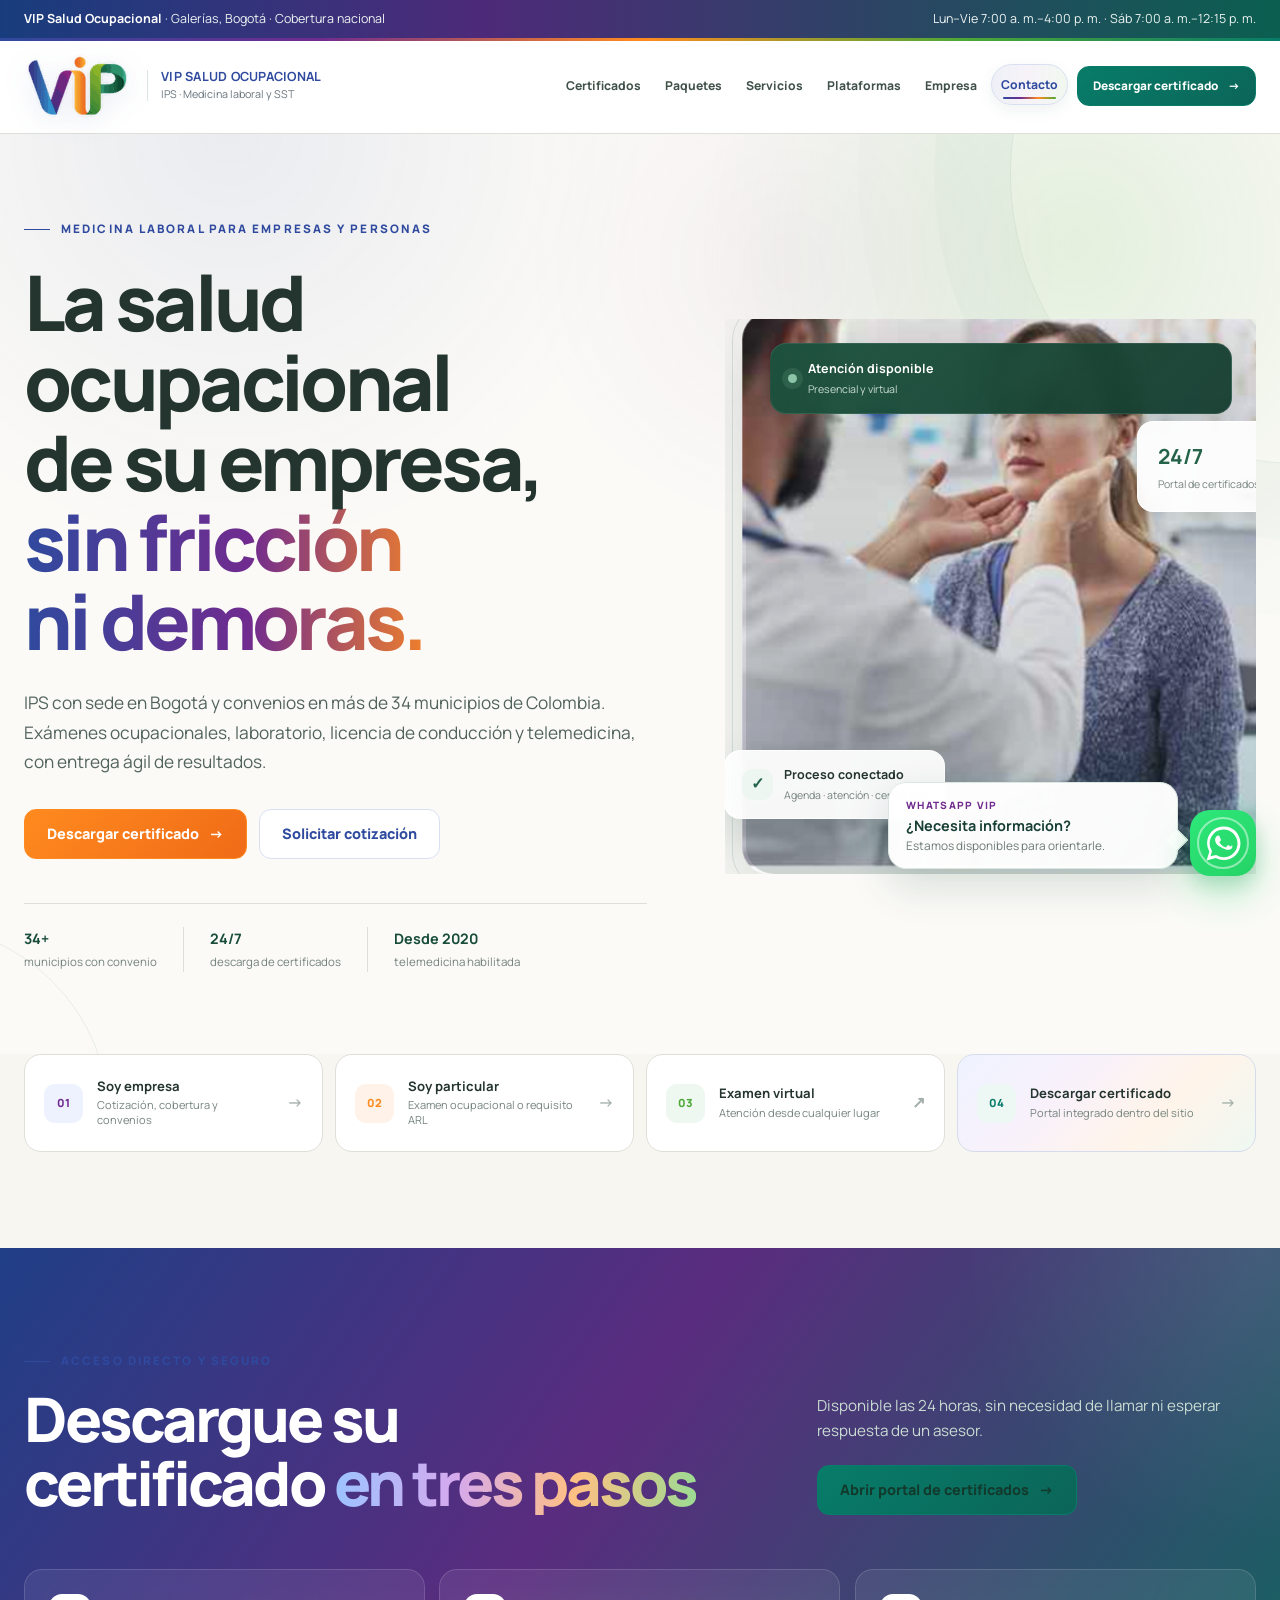
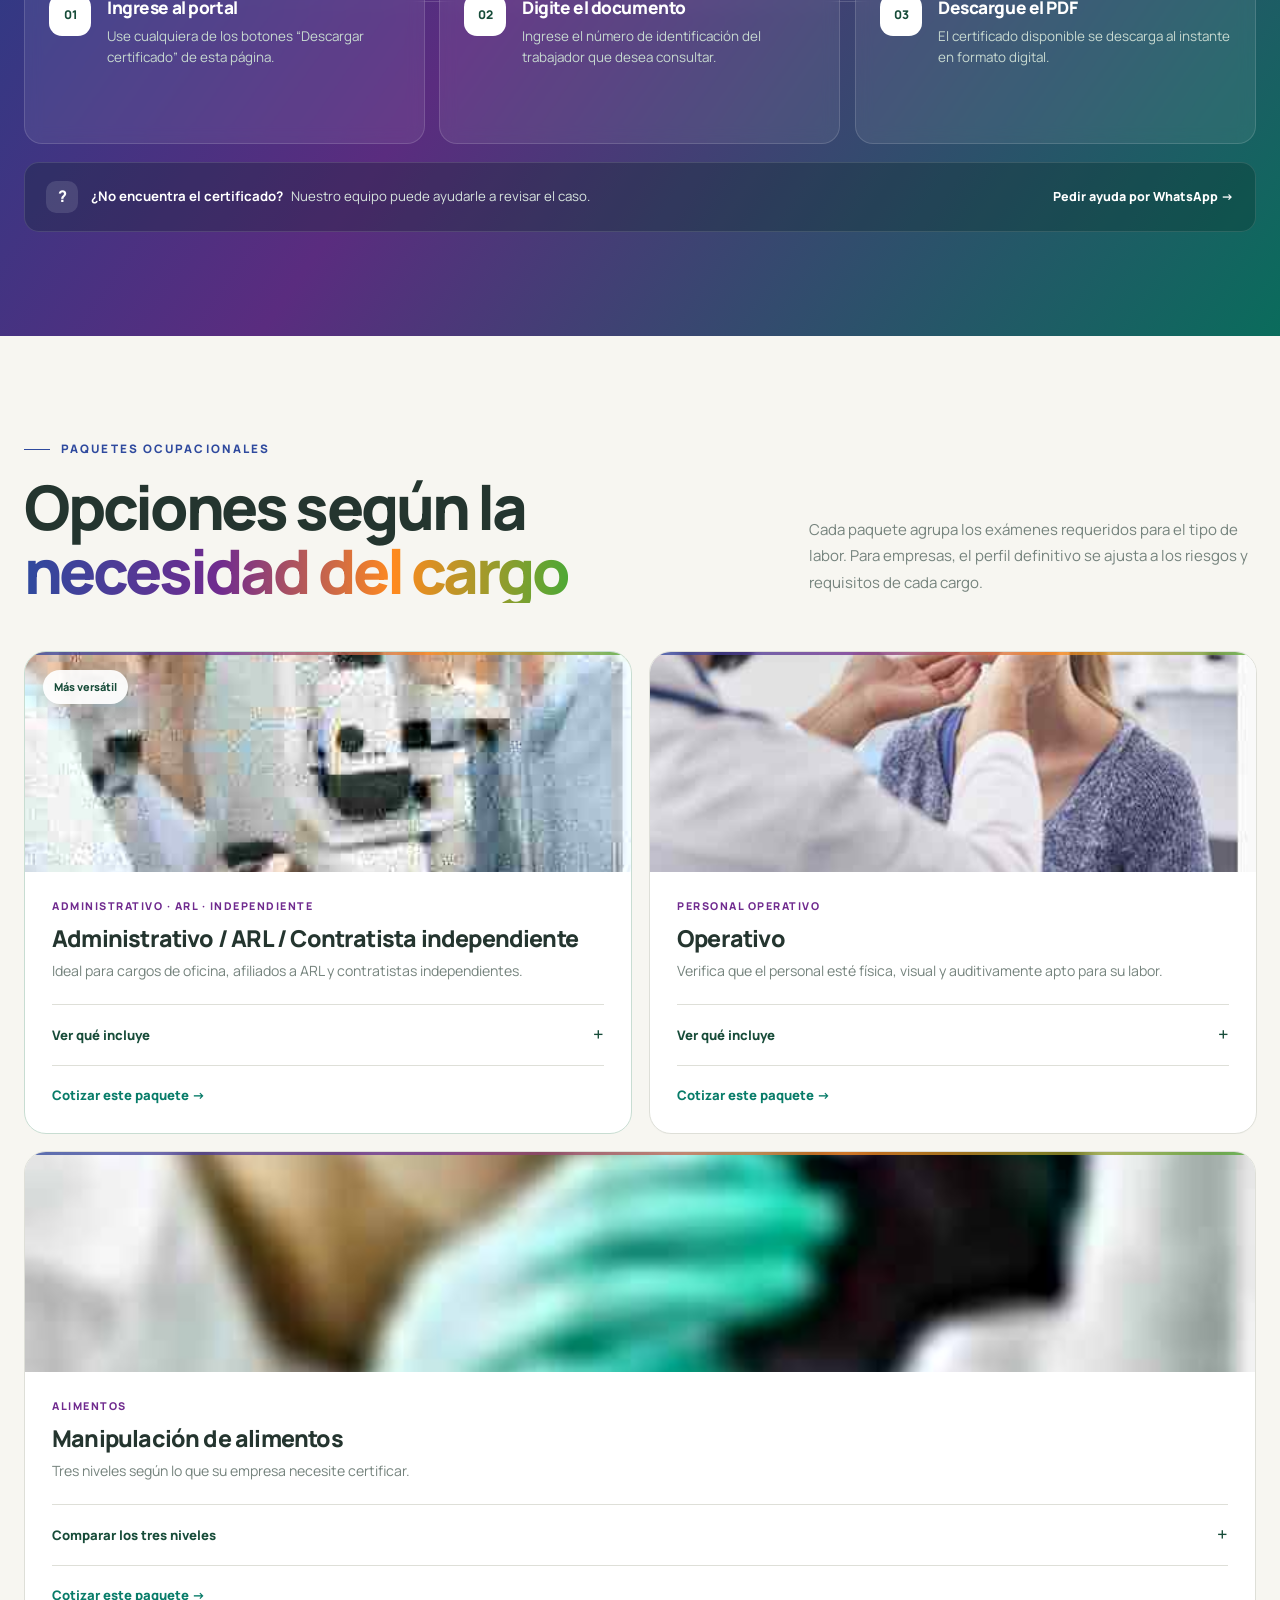
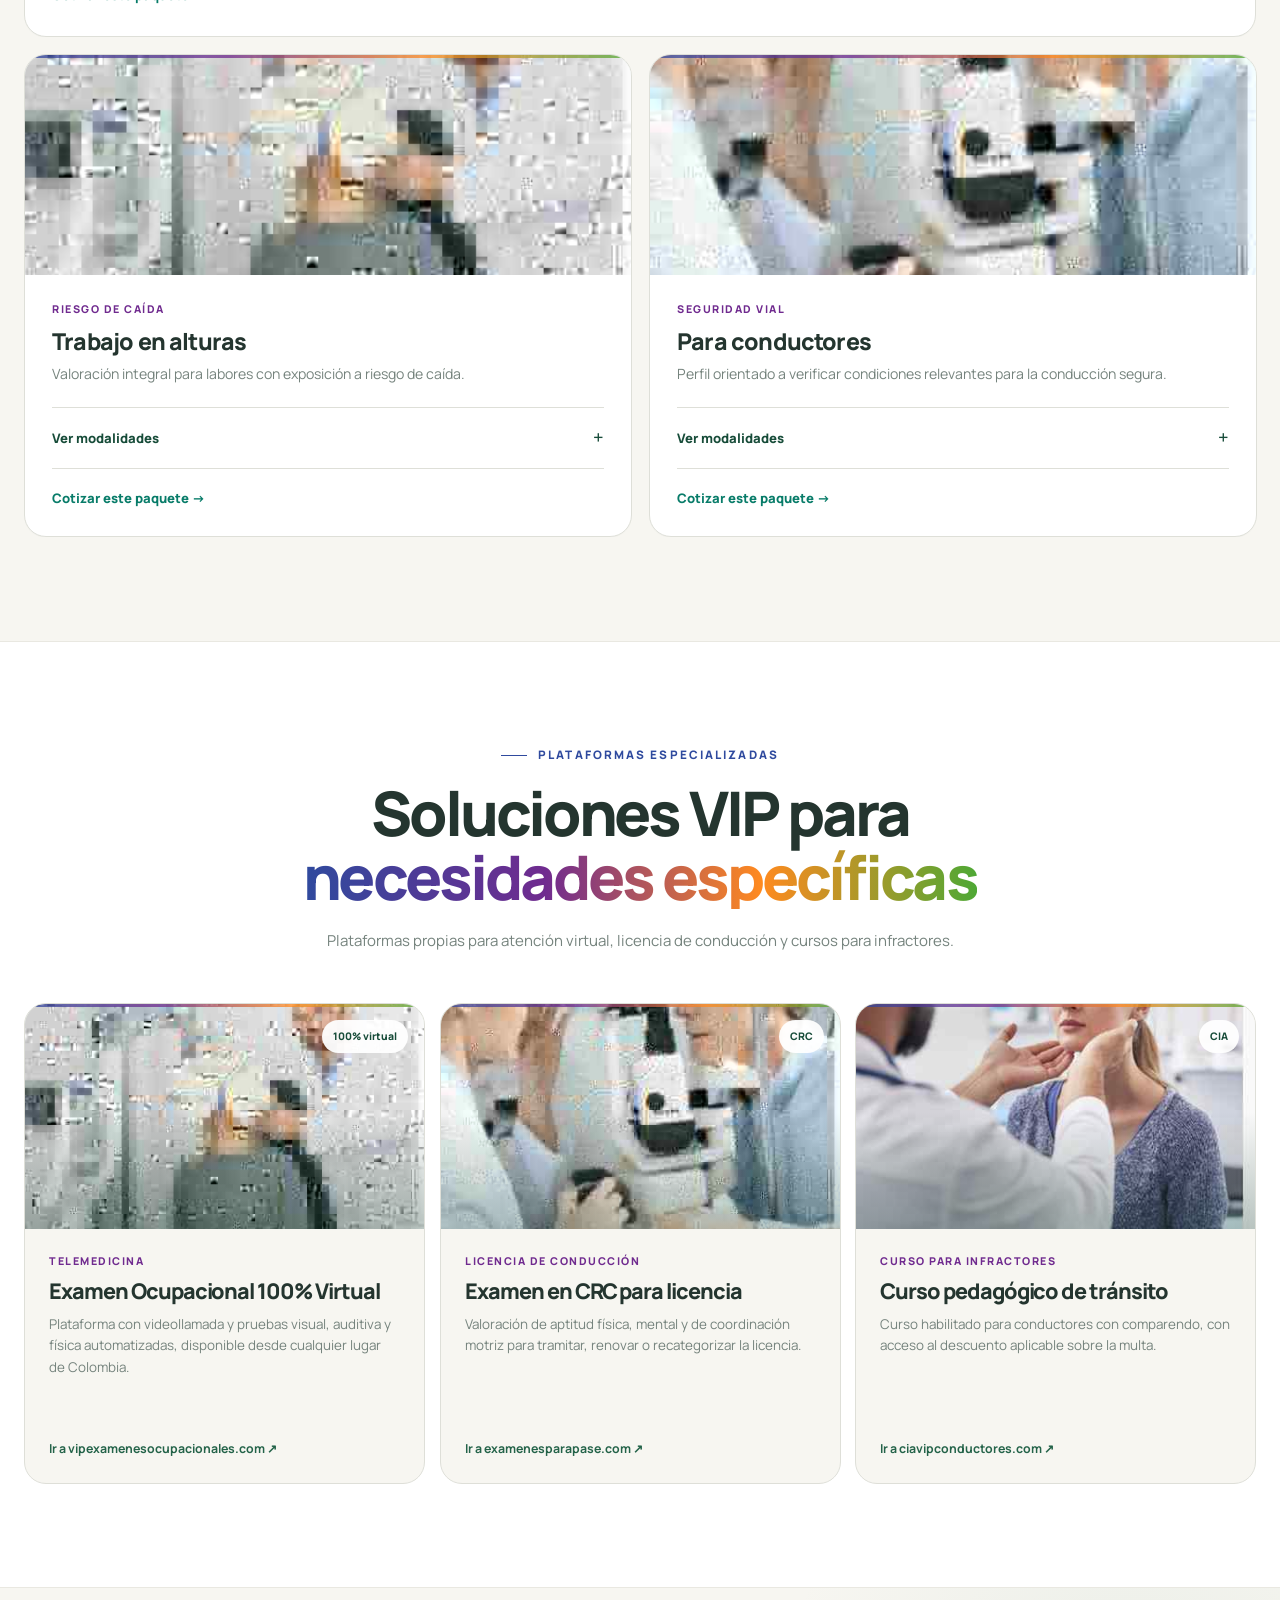
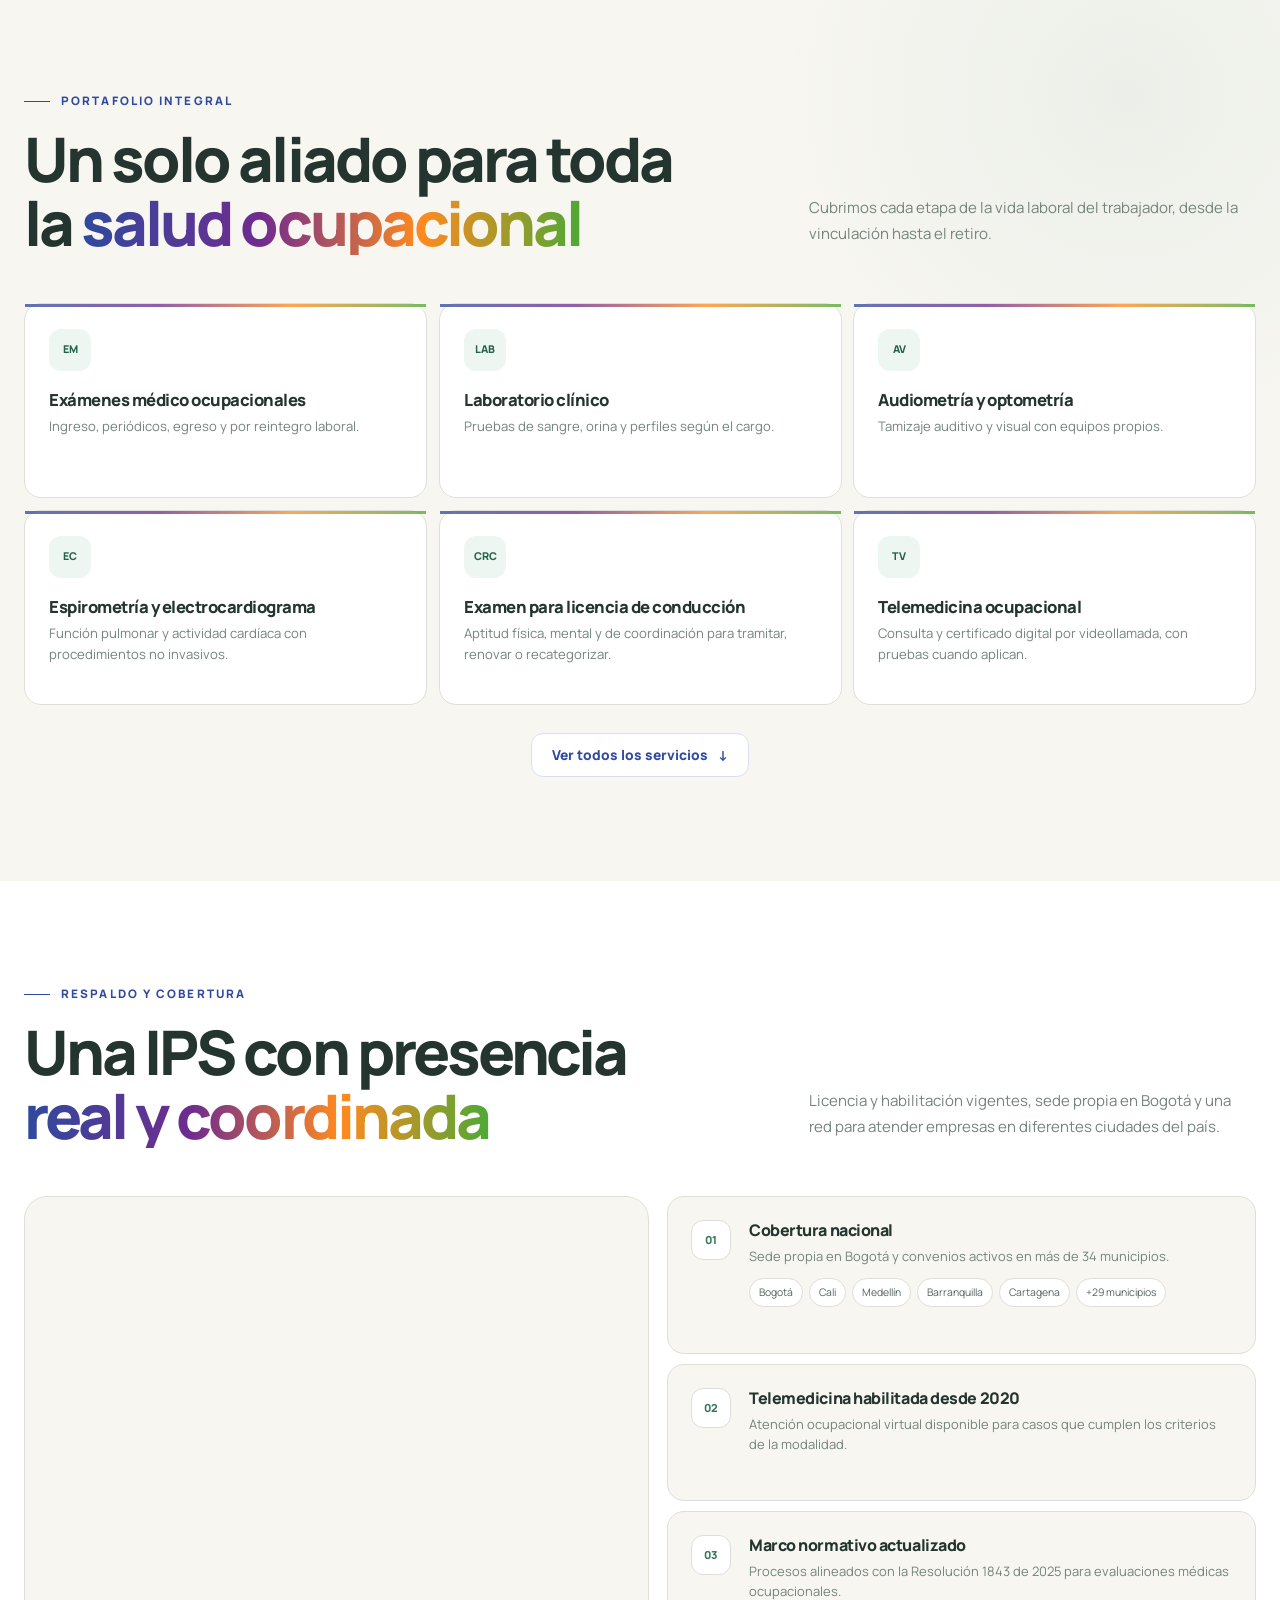
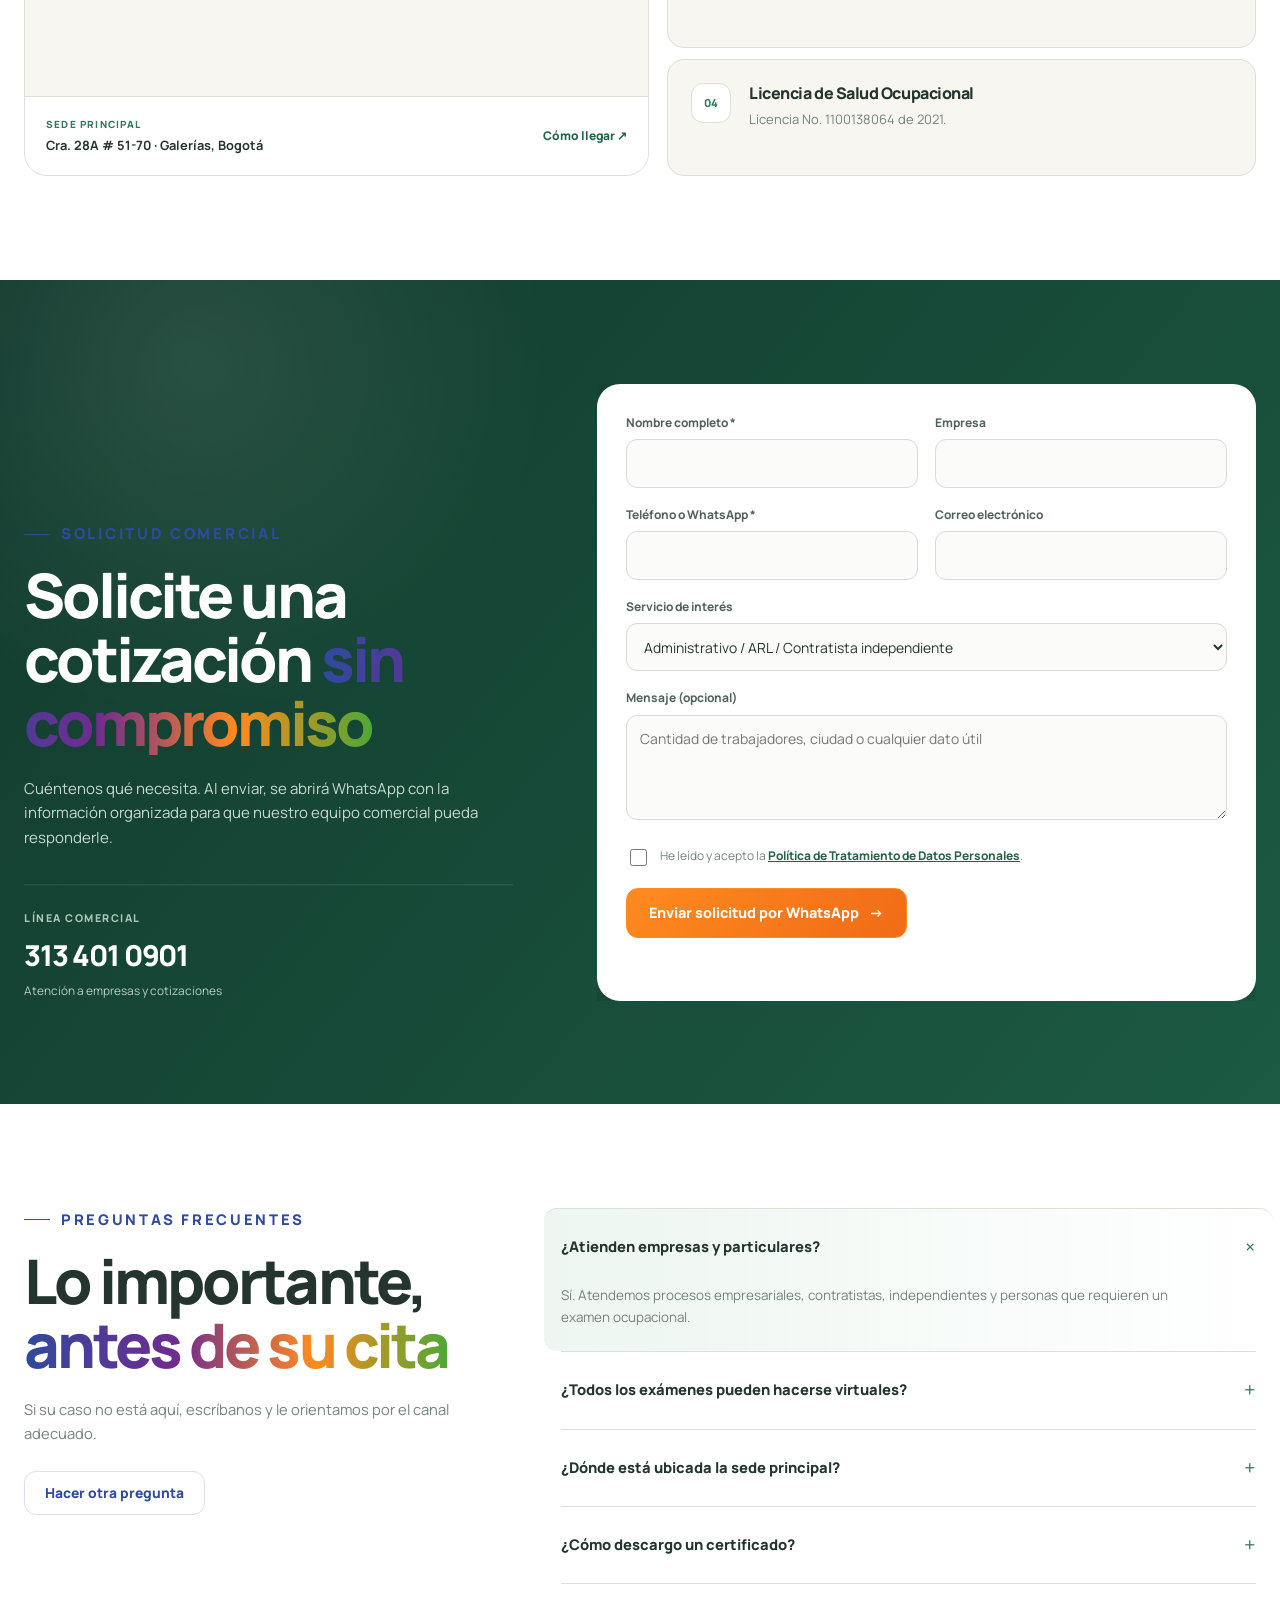
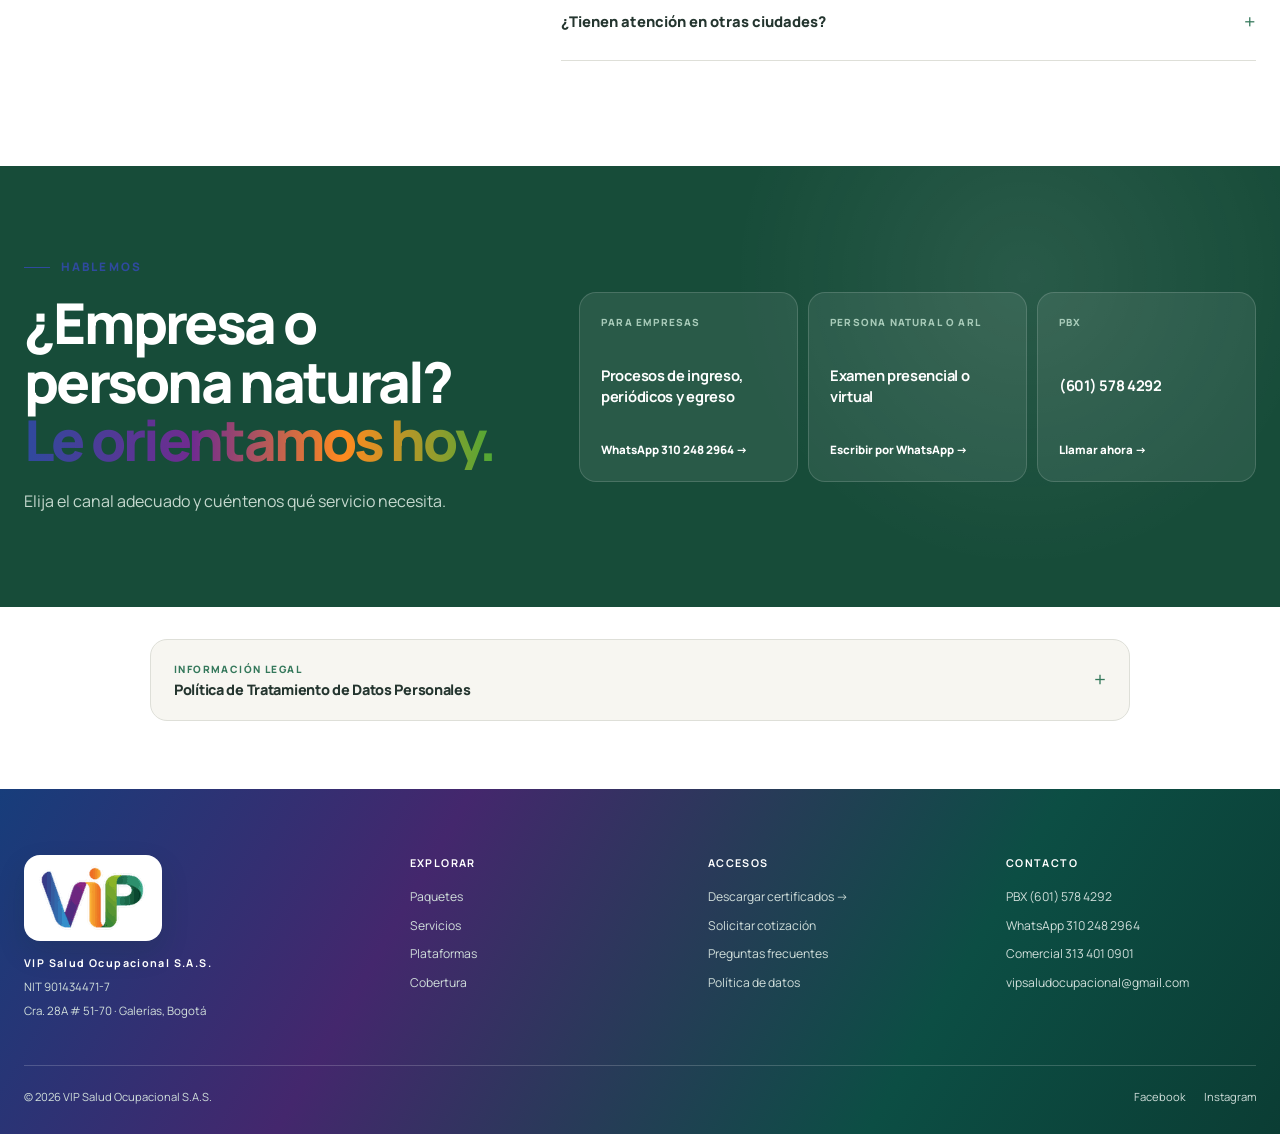
==== commit dc545b2e: "Improve homepage social preview, SEO metadata and cache busting" ====
--- a/index.html
+++ b/index.html
@@ -3,28 +3,42 @@
 <head>
   <meta charset="utf-8" />
   <meta name="viewport" content="width=device-width, initial-scale=1" />
-  <title>VIP Salud Ocupacional | Exámenes, certificados y servicios</title>
-  <meta name="description" content="IPS de salud ocupacional en Bogotá con cobertura en más de 34 municipios. Descarga certificados, consulta paquetes y agenda exámenes ocupacionales." />
-  <meta name="theme-color" content="#164a38" />
+  <title>VIP Salud Ocupacional | Exámenes médicos ocupacionales en Bogotá y Colombia</title>
+  <meta name="description" content="IPS de medicina laboral en Bogotá con cobertura nacional. Exámenes ocupacionales, laboratorio, telemedicina, paquetes empresariales y descarga de certificados 24/7." />
+  <meta name="theme-color" content="#2f4a9e" />
   <meta name="robots" content="index,follow,max-image-preview:large" />
-  <link rel="canonical" href="https://vipsaludocupacional.com/" />
-  <link rel="icon" href="assets/logo-vip-nuevo.png" type="image/png" />
+  <link rel="canonical" href="https://vipocupacional.com/" />
+  <link rel="icon" type="image/png" sizes="32x32" href="assets/favicon-32x32.png?v=5" />
+  <link rel="icon" type="image/png" sizes="16x16" href="assets/favicon-16x16.png?v=5" />
+  <link rel="shortcut icon" href="favicon.ico?v=5" />
+  <link rel="apple-touch-icon" sizes="180x180" href="assets/apple-touch-icon.png?v=5" />
+  <meta property="og:locale" content="es_CO" />
   <meta property="og:type" content="website" />
+  <meta property="og:site_name" content="VIP Salud Ocupacional" />
   <meta property="og:title" content="VIP Salud Ocupacional | Medicina laboral para empresas y personas" />
-  <meta property="og:description" content="Exámenes ocupacionales, laboratorio, telemedicina, certificados en línea y cobertura nacional." />
-  <meta property="og:url" content="https://vipsaludocupacional.com/" />
-  <meta property="og:image" content="https://vipsaludocupacional.com/assets/valoracion-medica-vip.jpg" />
+  <meta property="og:description" content="Exámenes médicos ocupacionales, laboratorio, telemedicina, paquetes empresariales, cobertura nacional y descarga de certificados en línea 24/7." />
+  <meta property="og:url" content="https://vipocupacional.com/" />
+  <meta property="og:image" content="https://vipocupacional.com/assets/valoracion-medica-vip.jpg?v=5" />
+  <meta property="og:image:secure_url" content="https://vipocupacional.com/assets/valoracion-medica-vip.jpg?v=5" />
+  <meta property="og:image:type" content="image/jpeg" />
+  <meta property="og:image:alt" content="VIP Salud Ocupacional - Medicina laboral para empresas y personas" />
+  <meta name="twitter:card" content="summary_large_image" />
+  <meta name="twitter:title" content="VIP Salud Ocupacional | Medicina laboral para empresas y personas" />
+  <meta name="twitter:description" content="Exámenes ocupacionales, laboratorio, telemedicina, cobertura nacional y certificados en línea 24/7." />
+  <meta name="twitter:image" content="https://vipocupacional.com/assets/valoracion-medica-vip.jpg?v=5" />
+  <link rel="preload" as="image" href="assets/valoracion-medica-vip.jpg" fetchpriority="high" />
   <link rel="preconnect" href="https://fonts.googleapis.com" />
   <link rel="preconnect" href="https://fonts.gstatic.com" crossorigin />
   <link href="https://fonts.googleapis.com/css2?family=Manrope:wght@400;500;600;700;800&display=swap" rel="stylesheet" />
-  <link rel="stylesheet" href="styles.css" />
+  <link rel="stylesheet" href="styles.css?v=20260907-5" />
   <script>document.documentElement.classList.remove('no-js');document.documentElement.classList.add('js');</script>
   <script type="application/ld+json">
   {
     "@context":"https://schema.org",
     "@type":"MedicalBusiness",
     "name":"VIP Salud Ocupacional S.A.S.",
-    "url":"https://vipsaludocupacional.com/",
+    "url":"https://vipocupacional.com/",
+    "image":"https://vipocupacional.com/assets/valoracion-medica-vip.jpg",
     "telephone":"+57 601 578 4292",
     "email":"vipsaludocupacional@gmail.com",
     "address":{"@type":"PostalAddress","streetAddress":"Cra. 28A # 51-70","addressLocality":"Bogotá","addressCountry":"CO"},
@@ -86,7 +100,7 @@
 
         <div class="hero-media" data-reveal="clip-right" data-delay="100">
           <div class="hero-photo" data-parallax="0.022">
-            <img src="assets/valoracion-medica-vip.jpg" alt="Profesional realizando una valoración médica ocupacional" />
+            <img src="assets/valoracion-medica-vip.jpg" alt="Profesional realizando una valoración médica ocupacional" fetchpriority="high" decoding="async" />
             <div class="hero-photo__veil" aria-hidden="true"></div>
             <div class="hero-badge hero-badge--top"><span class="status-dot" aria-hidden="true"></span><div><strong>Atención disponible</strong><small>Presencial y virtual</small></div></div>
             <div class="hero-badge hero-badge--side"><strong>24/7</strong><small>Portal de certificados</small></div>
@@ -302,6 +316,6 @@
 
   <a class="whatsapp-float" href="https://api.whatsapp.com/send/?phone=%2B573102482964&text=Hola%2C+necesito+informaci%C3%B3n+sobre+los+servicios+de+VIP" target="_blank" rel="noopener" aria-label="Contactar por WhatsApp"><span aria-hidden="true">WA</span></a>
   <div class="mobile-actions"><a href="https://api.whatsapp.com/send/?phone=%2B573102482964&text=Hola%2C+quiero+agendar+un+examen" target="_blank" rel="noopener">Agendar</a><a href="descargas-biofile/">Certificados</a></div>
-  <script src="script.js"></script>
+  <script src="script.js?v=20260907-5"></script>
 </body>
-</html>
+</html>
--- a/styles.css
+++ b/styles.css
@@ -1,526 +1,2 @@
-:root{
-  --ink:#24352f;
-  --ink-soft:#52635c;
-  --muted:#75837d;
-  --paper:#f7f6f1;
-  --paper-deep:#efeee7;
-  --card:#ffffff;
-  --line:#dedfd8;
-  --green-950:#123a2d;
-  --green-900:#174c39;
-  --green-800:#246349;
-  --green-700:#34785b;
-  --green-500:#6da087;
-  --green-200:#cfe2d8;
-  --mint:#edf6f1;
-  --orange:#ef8127;
-  --orange-dark:#d76b17;
-  --shadow:0 28px 70px rgba(20,60,45,.12);
-  --shadow-soft:0 14px 38px rgba(20,60,45,.08);
-  --radius:26px;
-  --radius-md:19px;
-  --radius-sm:13px;
-  --max:1220px;
-  --ease:cubic-bezier(.16,1,.3,1);
-}
-
-*,*::before,*::after{box-sizing:border-box}
-html{scroll-behavior:smooth;scroll-padding-top:118px}
-body{
-  margin:0;
-  color:var(--ink);
-  background:var(--paper);
-  font-family:Manrope,"Segoe UI",Arial,sans-serif;
-  font-size:16px;
-  line-height:1.62;
-  overflow-x:hidden;
-  -webkit-font-smoothing:antialiased;
-  text-rendering:optimizeLegibility;
-}
-body.menu-open{overflow:hidden}
-img{display:block;max-width:100%}
-a{color:inherit;text-decoration:none}
-button,input,select,textarea{font:inherit}
-button{color:inherit}
-summary{cursor:pointer}
-.container{width:min(var(--max),calc(100% - 48px));margin-inline:auto}
-section[id],.contact[id],.privacy[id]{scroll-margin-top:118px}
-.anchor-alias{position:absolute;top:-118px}
-
-h1,h2,h3{margin:0;font-weight:800;line-height:1.04;letter-spacing:-.048em;text-wrap:balance}
-h2{font-size:clamp(2.55rem,4.8vw,4.2rem)}
-h2 span,h1 span{color:var(--green-700)}
-p{margin:0}
-
-:focus-visible{outline:3px solid rgba(239,129,39,.7);outline-offset:3px;border-radius:5px}
-.skip-link{position:fixed;left:16px;top:-100px;z-index:9999;background:#fff;color:var(--green-950);padding:11px 16px;border-radius:10px;box-shadow:var(--shadow-soft);font-weight:800}
-.skip-link:focus{top:16px}
-.scroll-progress{position:fixed;inset:0 0 auto;height:3px;z-index:1000;pointer-events:none}
-.scroll-progress span{display:block;width:0;height:100%;background:linear-gradient(90deg,var(--orange),var(--green-700));transform-origin:left}
-
-.utility-bar{background:var(--green-950);color:#c9dbd2;font-size:.78rem}
-.utility-bar__inner{height:38px;display:flex;align-items:center;justify-content:space-between;gap:24px}
-.utility-bar strong{color:#fff}
-
-.site-header{
-  height:88px;
-  position:sticky;
-  top:0;
-  z-index:100;
-  background:rgba(247,246,241,.92);
-  border-bottom:1px solid rgba(218,219,211,.88);
-  backdrop-filter:blur(18px) saturate(130%);
-  transition:height .35s var(--ease),background .35s ease,box-shadow .35s ease;
-}
-.site-header.is-scrolled{height:76px;background:rgba(255,255,255,.96);box-shadow:0 12px 32px rgba(17,55,42,.08)}
-.header-inner{height:100%;display:flex;align-items:center;justify-content:space-between;gap:22px}
-.brand{display:flex;align-items:center;gap:13px;flex:0 0 auto;min-width:0}
-.brand img{width:76px;height:48px;object-fit:contain;object-position:center;filter:drop-shadow(0 5px 12px rgba(28,70,55,.12));transition:transform .3s var(--ease)}
-.brand:hover img{transform:scale(1.03)}
-.brand>span{display:flex;flex-direction:column;line-height:1.1;border-left:1px solid rgba(36,99,73,.16);padding-left:13px}
-.brand strong{font-size:.79rem;letter-spacing:.02em}
-.brand small{font-size:.67rem;color:var(--muted);margin-top:5px}
-.main-nav{display:flex;align-items:center;justify-content:flex-end;gap:4px;font-size:.76rem;font-weight:750;white-space:nowrap}
-.main-nav>a:not(.btn){position:relative;padding:10px 9px;border:1px solid transparent;border-radius:999px;color:#405149;transition:color .25s ease,background .25s ease,border-color .25s ease,transform .25s var(--ease),box-shadow .25s ease}
-.main-nav>a:not(.btn)::after{content:"";position:absolute;left:11px;right:11px;bottom:5px;height:2px;border-radius:999px;background:linear-gradient(90deg,var(--green-500),var(--green-800));opacity:0;transform:scaleX(.35);transition:opacity .25s ease,transform .3s var(--ease)}
-.main-nav>a:not(.btn):hover,.main-nav>a:not(.btn):focus-visible,.main-nav>a:not(.btn).is-active{color:var(--green-900);background:#e4f0e9;border-color:#cde0d6;box-shadow:0 5px 15px rgba(31,85,64,.07);transform:translateY(-1px)}
-.main-nav>a:not(.btn):hover::after,.main-nav>a:not(.btn):focus-visible::after,.main-nav>a:not(.btn).is-active::after{opacity:1;transform:scaleX(1)}
-.menu-toggle{display:none;width:44px;height:44px;padding:0;border:1px solid var(--line);border-radius:12px;background:#fff;place-content:center;gap:5px}
-.menu-toggle span{display:block;width:20px;height:2px;background:var(--green-900);border-radius:3px;transition:transform .25s ease,opacity .25s ease}
-.menu-toggle.is-open span:nth-child(1){transform:translateY(7px) rotate(45deg)}
-.menu-toggle.is-open span:nth-child(2){opacity:0}
-.menu-toggle.is-open span:nth-child(3){transform:translateY(-7px) rotate(-45deg)}
-
-.btn{display:inline-flex;align-items:center;justify-content:center;gap:10px;min-height:44px;padding:13px 20px;border:1px solid var(--green-900);border-radius:12px;background:var(--green-900);color:#fff;font-size:.86rem;font-weight:800;line-height:1.1;cursor:pointer;transition:transform .3s var(--ease),box-shadow .3s ease,background .3s ease,border-color .3s ease}
-.btn:hover{transform:translateY(-2px);background:var(--green-950);border-color:var(--green-950);box-shadow:0 14px 30px rgba(20,62,47,.19)}
-.btn--small{min-height:40px;padding:11px 15px;font-size:.74rem}
-.btn--large{padding:16px 22px;font-size:.9rem}
-.btn--accent{background:var(--orange);border-color:var(--orange);color:#fff}
-.btn--accent:hover{background:var(--orange-dark);border-color:var(--orange-dark);box-shadow:0 14px 30px rgba(216,106,23,.2)}
-.btn--ghost{background:#fff;color:var(--green-900);border-color:#d4d8d1}
-.btn--ghost:hover{background:var(--mint);border-color:var(--green-200)}
-.btn--white{background:#fff;color:var(--green-950);border-color:#fff}
-.btn--white:hover{background:#edf5f0;border-color:#edf5f0}
-.nav-certificate{margin-left:5px}
-
-.eyebrow{display:flex;align-items:center;gap:11px;color:var(--green-700);font-size:.73rem;font-weight:800;letter-spacing:.18em;text-transform:uppercase}
-.eyebrow::before{content:"";width:26px;height:1px;background:currentColor;flex:0 0 auto}
-.eyebrow--light{color:#bfd6ca}
-
-.hero{position:relative;overflow:hidden;padding:86px 0 82px;background:radial-gradient(circle at 84% 12%,rgba(109,160,135,.14),transparent 29%),var(--paper)}
-.hero-orbit{position:absolute;border:1px solid rgba(36,99,73,.09);border-radius:50%;pointer-events:none}
-.hero-orbit--one{width:580px;height:580px;right:-310px;top:-250px;box-shadow:0 0 0 76px rgba(36,99,73,.018),0 0 0 152px rgba(36,99,73,.012)}
-.hero-orbit--two{width:390px;height:390px;left:-280px;bottom:-260px}
-.hero-grid{position:relative;z-index:1;display:grid;grid-template-columns:1.08fr .92fr;gap:78px;align-items:center}
-.hero-copy{max-width:680px}
-.hero h1{font-size:clamp(3.4rem,6vw,5.45rem);margin:23px 0 27px}
-.hero h1 span{display:block}
-.hero-lead{max-width:640px;color:var(--ink-soft);font-size:1.08rem;line-height:1.72}
-.hero-actions{display:flex;flex-wrap:wrap;gap:12px;margin-top:32px}
-.hero-proof{display:flex;gap:0;margin-top:44px;padding-top:23px;border-top:1px solid var(--line)}
-.hero-proof>div{padding-right:26px;margin-right:26px;border-right:1px solid var(--line)}
-.hero-proof>div:last-child{border:0;margin:0;padding:0}
-.hero-proof strong,.hero-proof small{display:block}
-.hero-proof strong{font-size:.9rem;color:var(--green-900)}
-.hero-proof small{font-size:.72rem;color:var(--muted);margin-top:3px}
-.hero-media{min-width:0}
-.hero-photo{position:relative;width:min(100%,510px);margin-left:auto;isolation:isolate}
-.hero-photo::before{content:"";position:absolute;inset:-14px;border:1px solid rgba(36,99,73,.14);border-radius:35px;z-index:-1}
-.hero-photo>img{width:100%;height:555px;object-fit:cover;object-position:center;border-radius:28px;box-shadow:0 34px 84px rgba(20,60,45,.17);transform:translate3d(0,var(--parallax-y,0),0) scale(1.015);transition:transform .16s linear}
-.hero-photo__veil{position:absolute;inset:0;border-radius:28px;background:linear-gradient(180deg,rgba(15,49,37,.02),rgba(15,49,37,.18));pointer-events:none}
-.hero-badge{position:absolute;z-index:2;display:flex;align-items:center;gap:11px;background:rgba(255,255,255,.93);border:1px solid rgba(255,255,255,.9);border-radius:16px;box-shadow:0 16px 40px rgba(19,58,44,.15);backdrop-filter:blur(13px)}
-.hero-badge strong,.hero-badge small{display:block}
-.hero-badge strong{font-size:.78rem}
-.hero-badge small{font-size:.66rem;color:var(--muted);margin-top:2px}
-.hero-badge--top{left:24px;right:24px;top:24px;padding:15px 17px;background:linear-gradient(135deg,rgba(28,83,62,.97),rgba(18,58,45,.94));color:#fff;border-color:rgba(255,255,255,.09)}
-.hero-badge--top small{color:#c9ddd3}
-.hero-badge--side{right:-25px;top:102px;display:block;min-width:126px;padding:18px 20px}
-.hero-badge--side strong{font-size:1.3rem;color:var(--green-800)}
-.hero-badge--bottom{left:-22px;bottom:55px;padding:14px 17px}
-.hero-badge--bottom>span{display:grid;place-items:center;width:31px;height:31px;border-radius:10px;background:var(--mint);color:var(--green-800);font-weight:900}
-.status-dot{width:9px;height:9px;border-radius:50%;background:#8bc4a6;box-shadow:0 0 0 6px rgba(139,196,166,.14)}
-
-.quick-access{padding:0 0 96px}
-.quick-grid{display:grid;grid-template-columns:repeat(4,1fr);gap:12px}
-.quick-card{min-height:98px;padding:18px 19px;display:grid;grid-template-columns:auto 1fr auto;gap:14px;align-items:center;background:#fff;border:1px solid var(--line);border-radius:17px;transition:transform .35s var(--ease),border-color .35s ease,box-shadow .35s ease,background .35s ease}
-.quick-card:hover{transform:translateY(-5px);border-color:#c5d8ce;box-shadow:var(--shadow-soft)}
-.quick-card--featured{background:linear-gradient(135deg,#edf6f1,#fff8f0);border-color:#c9ddd3}
-.quick-card>span{display:grid;place-items:center;width:39px;height:39px;border-radius:11px;background:#f2f3ed;color:var(--green-700);font-size:.7rem;font-weight:800}
-.quick-card strong,.quick-card small{display:block}
-.quick-card strong{font-size:.82rem;line-height:1.25}
-.quick-card small{font-size:.69rem;color:var(--muted);margin-top:4px;line-height:1.35}
-.quick-card b{font-size:1rem;font-weight:600;color:#a3afa9}
-
-.section{position:relative;padding:104px 0}
-.section-intro{display:grid;grid-template-columns:1.15fr .72fr;gap:72px;align-items:end;margin-bottom:48px}
-.section-intro h2{max-width:800px;margin-top:16px}
-.section-intro>p{max-width:440px;color:var(--muted);font-size:.94rem;line-height:1.75;margin-bottom:7px}
-.section-intro--center{grid-template-columns:1fr;text-align:center;justify-items:center;gap:20px}
-.section-intro--center .eyebrow{justify-content:center}
-.section-intro--center h2{max-width:850px}
-.section-intro--center>p{max-width:650px;margin:0}
-
-.certificate{overflow:hidden;background:linear-gradient(125deg,var(--green-950),#1d5d45);color:#fff}
-.certificate-glow{position:absolute;width:620px;height:620px;right:-290px;top:-310px;border-radius:50%;background:radial-gradient(circle,rgba(255,255,255,.09),transparent 68%);pointer-events:none}
-.certificate h2 span{color:#9bc7b1}
-.certificate-intro{position:relative;display:grid;grid-template-columns:1.12fr .7fr;gap:90px;align-items:end}
-.certificate-intro h2{max-width:740px;margin-top:16px}
-.certificate-action p{color:#c9dbd2;font-size:.95rem;margin-bottom:22px}
-.certificate-steps{position:relative;display:grid;grid-template-columns:repeat(3,1fr);gap:14px;list-style:none;padding:0;margin:54px 0 18px;counter-reset:none}
-.certificate-steps::before{content:"";position:absolute;left:11%;right:11%;top:32px;height:1px;background:linear-gradient(90deg,transparent,rgba(255,255,255,.28),transparent)}
-.certificate-steps li{position:relative;display:grid;grid-template-columns:auto 1fr;gap:16px;min-height:175px;padding:24px;background:rgba(255,255,255,.075);border:1px solid rgba(255,255,255,.14);border-radius:18px;backdrop-filter:blur(8px);transition:transform .35s var(--ease),background .35s ease}
-.certificate-steps li:hover{transform:translateY(-5px);background:rgba(255,255,255,.105)}
-.certificate-steps li>span{display:grid;place-items:center;width:42px;height:42px;border-radius:13px;background:#fff;color:var(--green-900);font-size:.75rem;font-weight:800}
-.certificate-steps h3{font-size:1.08rem;margin:5px 0 9px;letter-spacing:-.025em}
-.certificate-steps p{color:#c7d9d0;font-size:.84rem;line-height:1.58}
-.certificate-help{display:flex;align-items:center;justify-content:space-between;gap:20px;padding:18px 21px;background:rgba(5,34,24,.25);border:1px solid rgba(255,255,255,.12);border-radius:15px}
-.certificate-help>div{display:flex;align-items:center;gap:13px}
-.certificate-help>div>span{display:grid;place-items:center;width:32px;height:32px;border-radius:10px;background:rgba(255,255,255,.12);font-weight:800}
-.certificate-help p{font-size:.83rem;color:#d6e3dd}
-.certificate-help p strong{color:#fff;margin-right:5px}
-.certificate-help>a{font-size:.78rem;font-weight:800;color:#fff;white-space:nowrap}
-
-.packages{background:var(--paper)}
-.package-grid{display:grid;grid-template-columns:repeat(2,1fr);gap:17px;align-items:start}
-.package-card{overflow:hidden;background:#fff;border:1px solid var(--line);border-radius:22px;box-shadow:0 1px 0 rgba(20,60,45,.02);transition:transform .4s var(--ease),box-shadow .4s ease,border-color .35s ease}
-.package-card:hover{transform:translateY(-5px);box-shadow:var(--shadow-soft);border-color:#cadacf}
-.package-card--featured{border-color:#c8ddd2;box-shadow:inset 0 4px 0 var(--orange)}
-.package-card--wide{grid-column:1/-1}
-.package-card--wide .package-body{padding-bottom:28px}
-.package-media{position:relative;height:220px;overflow:hidden;background:#e3ebe5}
-.package-media img{width:100%;height:100%;object-fit:cover;transition:transform .7s var(--ease)}
-.package-card:hover .package-media img{transform:scale(1.045)}
-.package-media>span{position:absolute;left:18px;top:18px;padding:8px 11px;border-radius:999px;background:rgba(255,255,255,.92);color:var(--green-900);font-size:.68rem;font-weight:800;box-shadow:0 8px 22px rgba(20,60,45,.12)}
-.package-body{padding:26px 27px 25px}
-.package-body>small,.platform-body>small{display:block;color:var(--green-700);font-size:.67rem;font-weight:800;letter-spacing:.14em}
-.package-body h3{font-size:1.45rem;margin:11px 0 10px;letter-spacing:-.035em}
-.package-body>p{color:var(--muted);font-size:.88rem}
-.package-details{margin:21px 0 16px;border-top:1px solid var(--line);border-bottom:1px solid var(--line)}
-.package-details summary{display:flex;align-items:center;justify-content:space-between;gap:20px;padding:15px 0;list-style:none;color:var(--green-900);font-size:.82rem;font-weight:800}
-.package-details summary::-webkit-details-marker{display:none}
-.package-details summary span{font-size:1.15rem;font-weight:500;transition:transform .3s ease}
-.package-details[open] summary span{transform:rotate(45deg)}
-.package-details[open] summary{border-bottom:1px solid var(--line)}
-.check-list,.tier ul{list-style:none;padding:13px 0 2px;margin:0}
-.check-list li,.tier li{position:relative;padding:5px 0 5px 22px;color:var(--ink-soft);font-size:.82rem;line-height:1.5}
-.check-list li::before,.tier li::before{content:"✓";position:absolute;left:0;color:var(--green-700);font-weight:900}
-.package-note{margin:13px 0 16px;padding:14px 15px;background:var(--mint);border-left:3px solid var(--orange);border-radius:10px;color:var(--ink-soft);font-size:.79rem}
-.package-note strong{display:block;color:var(--ink);margin-bottom:3px}
-.package-note a{display:inline-block;color:var(--green-800);font-weight:800;margin-top:6px}
-.text-link{display:inline-flex;align-items:center;color:var(--green-800);font-size:.82rem;font-weight:800}
-.text-link:hover{color:var(--orange-dark)}
-.tier-grid{display:grid;grid-template-columns:repeat(3,1fr);gap:10px;padding:16px 0}
-.tier{padding:15px;background:#f7f8f4;border:1px solid #e5e7df;border-radius:12px}
-.tier+.tier{margin-top:10px}
-.tier-grid .tier+.tier{margin-top:0}
-.tier>strong{display:block;color:var(--green-900);font-size:.76rem;line-height:1.35}
-
-.platforms{background:#fff;border-top:1px solid #e9e8e1;border-bottom:1px solid #e9e8e1}
-.platform-grid{display:grid;grid-template-columns:repeat(3,1fr);gap:15px}
-.platform-card{overflow:hidden;background:var(--paper);border:1px solid var(--line);border-radius:22px;transition:transform .4s var(--ease),box-shadow .4s ease,border-color .35s ease}
-.platform-card:hover{transform:translateY(-7px);box-shadow:var(--shadow);border-color:#c6d8ce}
-.platform-image{position:relative;height:225px;overflow:hidden;background:#dfe8e2}
-.platform-image::after{content:"";position:absolute;inset:0;background:linear-gradient(180deg,transparent 48%,rgba(17,57,43,.28))}
-.platform-image img{width:100%;height:100%;object-fit:cover;transition:transform .75s var(--ease)}
-.platform-card:hover img{transform:scale(1.05)}
-.platform-image span{position:absolute;right:16px;top:16px;z-index:1;padding:8px 11px;border-radius:999px;background:rgba(255,255,255,.94);font-size:.65rem;font-weight:800;color:var(--green-900)}
-.platform-body{padding:24px}
-.platform-body h3{font-size:1.35rem;margin:10px 0 11px}
-.platform-body p{min-height:106px;color:var(--muted);font-size:.84rem;line-height:1.6}
-.platform-body>strong{display:block;margin-top:19px;color:var(--green-800);font-size:.77rem}
-.platform-body>strong span{display:inline-block;transition:transform .3s var(--ease)}
-.platform-card:hover .platform-body>strong span{transform:translate(3px,-3px)}
-
-.services{background:radial-gradient(circle at 88% 12%,rgba(109,160,135,.08),transparent 25%),var(--paper)}
-.service-grid{display:grid;grid-template-columns:repeat(3,1fr);gap:12px}
-.service-card{min-height:195px;padding:25px 24px;background:#fff;border:1px solid var(--line);border-radius:17px;transition:transform .35s var(--ease),box-shadow .35s ease,border-color .35s ease}
-.service-card:hover{transform:translateY(-5px);box-shadow:var(--shadow-soft);border-color:#c9d9d0}
-.service-card>span{display:grid;place-items:center;width:42px;height:42px;border-radius:12px;background:var(--mint);color:var(--green-800);font-size:.67rem;font-weight:800}
-.service-card h3{font-size:1.04rem;margin:20px 0 8px;letter-spacing:-.03em}
-.service-card p{color:var(--muted);font-size:.82rem;line-height:1.58}
-.js .service-card.is-extra{display:none}
-.js .services.is-expanded .service-card.is-extra{display:block}
-.service-toggle-wrap{display:flex;justify-content:center;margin-top:28px}
-.no-js .service-toggle{display:none}
-.service-toggle span{transition:transform .3s ease}
-.services.is-expanded .service-toggle span{transform:rotate(180deg)}
-
-.company{background:#fff}
-.company-grid{display:grid;grid-template-columns:1.03fr .97fr;gap:18px;align-items:stretch}
-.map-card{overflow:hidden;min-height:580px;display:flex;flex-direction:column;background:var(--paper);border:1px solid var(--line);border-radius:23px}
-.map-card iframe{width:100%;min-height:485px;flex:1;border:0;filter:saturate(.78) contrast(.96)}
-.map-card__footer{display:flex;align-items:center;justify-content:space-between;gap:20px;padding:19px 21px;background:#fff;border-top:1px solid var(--line)}
-.map-card__footer small,.map-card__footer strong{display:block}
-.map-card__footer small{font-size:.62rem;color:var(--green-700);font-weight:800;letter-spacing:.12em}
-.map-card__footer strong{font-size:.8rem;margin-top:3px}
-.map-card__footer>a{font-size:.75rem;font-weight:800;color:var(--green-800);white-space:nowrap}
-.credential-list{display:grid;gap:10px}
-.credential-list article{display:grid;grid-template-columns:auto 1fr;gap:18px;align-items:start;padding:23px;background:var(--paper);border:1px solid var(--line);border-radius:17px;transition:transform .35s var(--ease),background .35s ease,border-color .35s ease}
-.credential-list article:hover{transform:translateX(5px);background:var(--mint);border-color:#cadcd1}
-.credential-list article>span{display:grid;place-items:center;width:40px;height:40px;border-radius:12px;background:#fff;color:var(--green-700);font-size:.69rem;font-weight:800;border:1px solid var(--line)}
-.credential-list h3{font-size:1rem;margin:2px 0 7px;letter-spacing:-.028em}
-.credential-list p{color:var(--muted);font-size:.81rem;line-height:1.55}
-.city-chips{display:flex;flex-wrap:wrap;gap:6px;margin-top:12px}
-.city-chips small{padding:5px 9px;background:#fff;border:1px solid var(--line);border-radius:999px;color:var(--ink-soft);font-size:.65rem}
-
-.quote{overflow:hidden;background:radial-gradient(circle at 15% 10%,rgba(255,255,255,.09),transparent 27%),linear-gradient(130deg,var(--green-950),#1c5a43);color:#fff}
-.quote-grid{display:grid;grid-template-columns:.78fr 1.05fr;gap:84px;align-items:start}
-.quote-copy{position:sticky;top:145px}
-.quote-copy h2{margin:17px 0 22px;max-width:560px}
-.quote-copy h2 span{color:#9bc8b1}
-.quote-copy>p{max-width:520px;color:#c7d8d0;font-size:.94rem}
-.quote-contact{display:flex;flex-direction:column;align-items:flex-start;margin-top:34px;padding-top:25px;border-top:1px solid rgba(255,255,255,.14)}
-.quote-contact small{font-size:.67rem;color:#a8c8b8;font-weight:800;letter-spacing:.14em}
-.quote-contact a{font-size:1.8rem;font-weight:800;letter-spacing:-.04em;margin:5px 0 2px}
-.quote-contact span{font-size:.74rem;color:#b9cfc4}
-.quote-form{padding:29px;background:#fff;color:var(--ink);border-radius:23px;box-shadow:0 32px 75px rgba(7,35,25,.24)}
-.form-grid{display:grid;grid-template-columns:repeat(2,1fr);gap:17px}
-.form-grid label>span{display:block;margin-bottom:7px;color:var(--ink-soft);font-size:.75rem;font-weight:750}
-.form-field--full{grid-column:1/-1}
-.form-grid input,.form-grid select,.form-grid textarea{width:100%;min-height:48px;padding:12px 13px;border:1px solid #d8dcd6;border-radius:11px;background:#fbfcfa;color:var(--ink);font-size:.87rem;transition:border-color .25s ease,box-shadow .25s ease,background .25s ease}
-.form-grid textarea{resize:vertical;min-height:105px}
-.form-grid input:focus,.form-grid select:focus,.form-grid textarea:focus{outline:0;border-color:var(--green-500);background:#fff;box-shadow:0 0 0 4px rgba(109,160,135,.14)}
-.consent{display:flex;align-items:flex-start;gap:10px;margin:19px 0;color:var(--muted);font-size:.75rem;line-height:1.55}
-.consent input{width:17px;height:17px;margin-top:2px;accent-color:var(--green-700);flex:0 0 auto}
-.consent a{color:var(--green-800);font-weight:750;text-decoration:underline}
-.form-status{min-height:22px;margin-top:12px;color:var(--green-800);font-size:.76rem;font-weight:700}
-
-.faq{background:#fff}
-.faq-grid{display:grid;grid-template-columns:.7fr 1.06fr;gap:78px;align-items:start}
-.faq-copy{position:sticky;top:145px}
-.faq-copy h2{margin:17px 0 21px}
-.faq-copy>p{color:var(--muted);font-size:.92rem;max-width:430px}
-.faq-copy .btn{margin-top:25px}
-.accordion details{border-top:1px solid var(--line);transition:background .3s ease,padding .3s ease,border-radius .3s ease}
-.accordion details:last-child{border-bottom:1px solid var(--line)}
-.accordion details[open]{padding-inline:17px;margin-inline:-17px;background:linear-gradient(90deg,var(--mint),rgba(237,246,241,0));border-radius:13px}
-.accordion summary{display:flex;align-items:center;justify-content:space-between;gap:20px;padding:22px 0;list-style:none;font-size:.92rem;font-weight:800}
-.accordion summary::-webkit-details-marker{display:none}
-.accordion summary span{font-size:1.25rem;font-weight:400;color:var(--green-700);transition:transform .3s ease}
-.accordion details[open] summary span{transform:rotate(45deg)}
-.accordion details p{padding:0 40px 22px 0;color:var(--muted);font-size:.84rem;animation:detail-open .45s var(--ease) both}
-@keyframes detail-open{from{opacity:0;transform:translateY(-7px)}to{opacity:1;transform:none}}
-
-.contact{padding:92px 0;background:radial-gradient(circle at 80% 25%,rgba(255,255,255,.08),transparent 27%),var(--green-900);color:#fff}
-.contact-grid{display:grid;grid-template-columns:.83fr 1.17fr;gap:75px;align-items:center}
-.contact-copy h2{font-size:clamp(2.5rem,4.4vw,4rem);margin:17px 0 20px}
-.contact-copy h2 span{color:#a6cdb8}
-.contact-copy>p{color:#c6d9cf}
-.contact-options{display:grid;grid-template-columns:repeat(3,1fr);gap:10px}
-.contact-options>a{min-height:190px;padding:21px;display:flex;flex-direction:column;justify-content:space-between;background:rgba(255,255,255,.08);border:1px solid rgba(255,255,255,.15);border-radius:17px;transition:transform .35s var(--ease),background .35s ease}
-.contact-options>a:hover{transform:translateY(-5px);background:rgba(255,255,255,.13)}
-.contact-options small{font-size:.62rem;color:#a8cbb9;font-weight:800;letter-spacing:.12em}
-.contact-options strong{font-size:.92rem;line-height:1.4;letter-spacing:-.02em}
-.contact-options span{font-size:.72rem;font-weight:800;color:#fff}
-
-.privacy{padding:32px 0 68px;background:#fff}
-.privacy-inner{max-width:980px}
-.policy-disclosure{border:1px solid var(--line);border-radius:17px;background:var(--paper)}
-.policy-disclosure>summary{display:flex;align-items:center;justify-content:space-between;gap:20px;padding:21px 23px;list-style:none}
-.policy-disclosure>summary::-webkit-details-marker{display:none}
-.policy-disclosure>summary span{display:flex;flex-direction:column}
-.policy-disclosure>summary small{color:var(--green-700);font-size:.63rem;font-weight:800;letter-spacing:.14em}
-.policy-disclosure>summary h2{font-size:.9rem;line-height:1.25;letter-spacing:-.02em;margin-top:3px}
-.policy-disclosure>summary b{font-size:1.3rem;font-weight:400;color:var(--green-700);transition:transform .3s ease}
-.policy-disclosure[open]>summary b{transform:rotate(45deg)}
-.policy-content{padding:0 23px 26px;border-top:1px solid var(--line);color:var(--ink-soft);font-size:.84rem;line-height:1.7}
-.policy-content>p:first-child{margin-top:23px}
-.policy-content p{margin-bottom:13px}
-.policy-content h3{font-size:.94rem;margin:25px 0 7px;color:var(--ink);letter-spacing:-.02em}
-.policy-content ul{margin:7px 0 16px;padding-left:21px}
-.policy-content a{color:var(--green-800);font-weight:700;text-decoration:underline}
-
-.footer{padding:66px 0 28px;background:#102d24;color:#a9bdb4}
-.footer-grid{display:grid;grid-template-columns:1.35fr repeat(3,1fr);gap:48px}
-.footer-grid>div:not(.footer-brand){display:flex;flex-direction:column;align-items:flex-start;gap:9px}
-.footer-grid>div>strong{color:#fff;font-size:.67rem;letter-spacing:.13em;margin-bottom:6px}
-.footer-grid a{font-size:.76rem;transition:color .25s ease}
-.footer-grid a:hover{color:#fff}
-.footer-brand img{width:96px;height:58px;object-fit:contain;object-position:center;background:#fff;border-radius:12px;padding:6px;margin-bottom:14px}
-.footer-brand strong{display:block;color:#fff;font-size:.85rem}
-.footer-brand p{font-size:.72rem;margin-top:5px}
-.footer-bottom{display:flex;align-items:center;justify-content:space-between;gap:20px;margin-top:45px;padding-top:22px;border-top:1px solid rgba(255,255,255,.1);font-size:.7rem}
-.footer-bottom>div{display:flex;gap:18px}
-.footer-bottom a:hover{color:#fff}
-
-.whatsapp-float{position:fixed;right:23px;bottom:23px;z-index:80;display:grid;place-items:center;width:56px;height:56px;border-radius:50%;background:#25d366;color:#fff;box-shadow:0 16px 38px rgba(16,80,48,.25);font-size:.74rem;font-weight:900;transition:transform .3s var(--ease),box-shadow .3s ease}
-.whatsapp-float:hover{transform:translateY(-4px) scale(1.03);box-shadow:0 20px 42px rgba(16,80,48,.32)}
-.mobile-actions{display:none}
-
-/* Progressive motion: content remains visible if JavaScript is unavailable. */
-[data-reveal]{opacity:1;transform:none}
-.motion-ready [data-reveal]:not(.is-visible){opacity:0;transform:translate3d(0,27px,0)}
-.motion-ready [data-reveal="left"]:not(.is-visible){transform:translate3d(-32px,8px,0)}
-.motion-ready [data-reveal="right"]:not(.is-visible){transform:translate3d(32px,8px,0)}
-.motion-ready [data-reveal="clip-left"]:not(.is-visible){opacity:.15;transform:translate3d(-24px,0,0);clip-path:inset(0 0 0 22%)}
-.motion-ready [data-reveal="clip-right"]:not(.is-visible){opacity:.15;transform:translate3d(24px,0,0);clip-path:inset(0 22% 0 0)}
-.motion-ready [data-reveal]{transition:opacity .82s ease,transform 1s var(--ease),clip-path 1s var(--ease);transition-delay:var(--reveal-delay,0ms);will-change:opacity,transform}
-.motion-ready [data-reveal].is-visible{opacity:1;transform:none;clip-path:inset(0)}
-.motion-ready .stagger-group [data-reveal]{transition-delay:calc(var(--stagger-index,0) * 80ms + 30ms)}
-
-/* Portal empresarial de certificados */
-.portal-page{min-height:100vh;background:radial-gradient(circle at 80% 12%,rgba(109,160,135,.12),transparent 28%),var(--paper)}
-.portal-page .site-header{background:rgba(255,255,255,.96)}
-.portal-hero{overflow:hidden;padding:62px 0 58px;background:radial-gradient(circle at 84% 18%,rgba(255,255,255,.09),transparent 27%),linear-gradient(125deg,var(--green-950),#1d6046);color:#fff}
-.portal-hero__inner{display:grid;grid-template-columns:1fr auto;gap:70px;align-items:center}
-.portal-hero__copy{max-width:770px}
-.portal-hero__copy h1{font-size:clamp(2.9rem,5.4vw,4.65rem);margin:16px 0 18px}
-.portal-hero__copy h1 span{display:block;color:#a4cfb8}
-.portal-hero__copy>p:last-child{max-width:660px;color:#cadbd3;font-size:.95rem}
-.portal-note{display:flex;align-items:center;gap:14px;min-width:300px;padding:20px 22px;background:rgba(255,255,255,.09);border:1px solid rgba(255,255,255,.16);border-radius:17px;backdrop-filter:blur(10px)}
-.portal-note strong,.portal-note small{display:block}
-.portal-note strong{font-size:.84rem}
-.portal-note small{margin-top:4px;color:#bfd3c9;font-size:.72rem}
-.portal-section{padding:34px 0 78px;background:var(--paper)}
-.portal-shell{overflow:hidden;background:#fff;border:1px solid var(--line);border-radius:23px;box-shadow:var(--shadow)}
-.portal-shell__head{min-height:72px;display:flex;align-items:center;justify-content:space-between;gap:24px;padding:16px 22px;background:#fff;border-bottom:1px solid var(--line)}
-.portal-shell__head>div{display:flex;flex-direction:column}
-.portal-shell__head strong{font-size:.86rem}
-.portal-shell__head>div>span{margin-top:3px;color:var(--muted);font-size:.7rem}
-.portal-shell__head>a{display:inline-flex;align-items:center;gap:7px;padding:10px 13px;border-radius:10px;background:var(--mint);color:var(--green-900);font-size:.74rem;font-weight:800;transition:background .25s ease,transform .25s var(--ease)}
-.portal-support-link{flex-wrap:wrap;line-height:1.35;white-space:normal}
-.portal-support-link>span{color:var(--green-700)}
-.portal-shell__head>a:hover{background:#dfeee6;transform:translateY(-1px)}
-.biofile-frame{display:block;width:100%;min-height:1200px;border:0;background:#fff}
-.portal-frame-help{padding:20px;color:var(--muted);font-size:.8rem}
-.portal-frame-help a{color:var(--green-800);font-weight:800}
-.portal-support{display:flex;align-items:center;justify-content:space-between;gap:24px;margin-top:18px;padding:20px 22px;background:#fff;border:1px solid var(--line);border-radius:16px}
-.portal-support strong,.portal-support span{display:block}
-.portal-support strong{font-size:.86rem}
-.portal-support span{margin-top:3px;color:var(--muted);font-size:.76rem}
-
-/* Página 404 */
-.portal-main{min-height:calc(100vh - 126px);display:grid;place-items:center;padding:70px 0}
-.portal-card{width:min(680px,100%);margin:auto;padding:42px;background:#fff;border:1px solid var(--line);border-radius:26px;box-shadow:var(--shadow);text-align:center}
-.portal-card img{width:105px;height:65px;object-fit:contain;object-position:center;margin:0 auto 22px}
-.portal-card h1{font-size:clamp(2.4rem,5vw,3.8rem);margin:13px 0 18px}
-.portal-card h1 span{display:block}
-.portal-card>p{max-width:530px;margin:0 auto;color:var(--muted)}
-.portal-card .btn{margin-top:26px}
-.portal-help{margin-top:22px;font-size:.78rem;color:var(--muted)}
-.portal-help a{color:var(--green-800);font-weight:800}
-
-@media(max-width:1160px){
-  .brand>span{display:none}
-  .main-nav{font-size:.74rem}
-  .main-nav>a:not(.btn){padding-inline:8px}
-  .hero-grid{gap:56px}
-}
-
-@media(max-width:1020px){
-  html{scroll-padding-top:84px}
-  section[id],.contact[id],.privacy[id]{scroll-margin-top:84px}
-  .utility-bar{display:none}
-  .site-header,.site-header.is-scrolled{height:78px}
-  .brand>span{display:flex}
-  .menu-toggle{display:grid;z-index:102}
-  .main-nav{position:fixed;inset:0 0 0 auto;width:min(390px,88vw);height:100dvh;padding:105px 24px 30px;display:flex;flex-direction:column;align-items:stretch;justify-content:flex-start;gap:4px;background:#fff;box-shadow:-24px 0 60px rgba(17,55,42,.18);transform:translateX(105%);visibility:hidden;transition:transform .42s var(--ease),visibility .42s}
-  .main-nav.is-open{transform:none;visibility:visible}
-  .main-nav>a:not(.btn){font-size:.92rem;padding:13px 14px;border-radius:10px}
-  .main-nav>a:not(.btn)::after{display:none}
-  .nav-certificate{margin:14px 0 0}
-  .hero-grid{grid-template-columns:1fr;gap:58px}
-  .hero-copy{max-width:780px}
-  .hero-photo{margin-inline:auto}
-  .hero-photo>img{height:510px}
-  .quick-grid{grid-template-columns:repeat(2,1fr)}
-  .certificate-intro{grid-template-columns:1fr;gap:30px}
-  .certificate-action{max-width:600px}
-  .section-intro{grid-template-columns:1fr;gap:22px}
-  .section-intro>p{max-width:650px}
-  .platform-grid{grid-template-columns:1fr}
-  .platform-card{display:grid;grid-template-columns:.72fr 1fr}
-  .platform-image{height:100%}
-  .platform-body p{min-height:0}
-  .service-grid{grid-template-columns:repeat(2,1fr)}
-  .company-grid{grid-template-columns:1fr}
-  .map-card{min-height:500px}
-  .quote-grid{grid-template-columns:1fr;gap:42px}
-  .quote-copy,.faq-copy{position:static}
-  .faq-grid{grid-template-columns:1fr;gap:42px}
-  .contact-grid{grid-template-columns:1fr;gap:42px}
-  .footer-grid{grid-template-columns:1.2fr 1fr 1fr}
-  .footer-grid>div:last-child{grid-column:2/4}
-  .portal-hero__inner{grid-template-columns:1fr;gap:28px}
-  .portal-note{width:min(100%,420px)}
-}
-
-@media(max-width:760px){
-  .container{width:min(var(--max),calc(100% - 32px))}
-  h2{font-size:clamp(2.2rem,10vw,3.2rem)}
-  .brand img{width:67px;height:42px}
-  .brand>span{display:none}
-  .hero{padding:58px 0 62px}
-  .hero h1{font-size:clamp(2.75rem,12vw,4rem)}
-  .hero-lead{font-size:1rem}
-  .hero-proof{display:grid;grid-template-columns:repeat(3,1fr)}
-  .hero-proof>div{min-width:0;padding-right:11px;margin-right:11px}
-  .hero-proof strong{font-size:.76rem}
-  .hero-proof small{font-size:.63rem}
-  .hero-photo{width:calc(100% - 20px)}
-  .hero-photo>img{height:430px}
-  .hero-badge--side{right:-13px}
-  .hero-badge--bottom{left:-13px}
-  .quick-access{padding-bottom:70px}
-  .quick-grid{grid-template-columns:1fr}
-  .section{padding:78px 0}
-  .certificate-steps{grid-template-columns:1fr}
-  .certificate-steps::before{display:none}
-  .certificate-steps li{min-height:0}
-  .certificate-help{align-items:flex-start;flex-direction:column}
-  .package-grid{grid-template-columns:1fr}
-  .package-card--wide{grid-column:auto}
-  .tier-grid{grid-template-columns:1fr}
-  .platform-card{display:block}
-  .platform-image{height:230px}
-  .service-grid{grid-template-columns:1fr}
-  .service-card{min-height:0}
-  .map-card iframe{min-height:390px}
-  .map-card__footer{align-items:flex-start;flex-direction:column}
-  .form-grid{grid-template-columns:1fr}
-  .form-field--full{grid-column:auto}
-  .quote-form{padding:22px}
-  .contact-options{grid-template-columns:1fr}
-  .contact-options>a{min-height:150px}
-  .footer-grid{grid-template-columns:1fr 1fr;gap:34px 24px}
-  .footer-grid>div:last-child{grid-column:auto}
-  .footer-brand{grid-column:1/-1}
-  .footer-bottom{align-items:flex-start;flex-direction:column}
-  .whatsapp-float{display:none}
-  .mobile-actions{position:fixed;left:0;right:0;bottom:0;z-index:90;display:grid;grid-template-columns:1fr 1fr;padding:8px;background:rgba(255,255,255,.96);border-top:1px solid var(--line);backdrop-filter:blur(12px)}
-  .mobile-actions a{display:grid;place-items:center;min-height:46px;border-radius:10px;color:var(--green-900);font-size:.78rem;font-weight:800}
-  .mobile-actions a:last-child{background:var(--green-900);color:#fff}
-  .footer{padding-bottom:92px}
-  .portal-hero{padding:46px 0 43px}
-  .portal-hero__copy h1{font-size:clamp(2.55rem,12vw,3.6rem)}
-  .portal-note{min-width:0}
-  .portal-section{padding:20px 0 70px}
-  .portal-shell{border-radius:16px}
-  .portal-shell__head{align-items:flex-start;flex-direction:column;padding:16px}
-  .biofile-frame{min-height:1100px}
-  .portal-support{align-items:flex-start;flex-direction:column}
-}
-
-@media(max-width:480px){
-  .hero-actions .btn{width:100%}
-  .hero-proof{grid-template-columns:1fr;gap:13px}
-  .hero-proof>div{border:0;border-bottom:1px solid var(--line);padding:0 0 12px;margin:0}
-  .hero-proof>div:last-child{border:0}
-  .hero-photo>img{height:370px}
-  .hero-badge--top{left:14px;right:14px;top:14px}
-  .hero-badge--side{right:-9px;top:88px}
-  .hero-badge--bottom{left:-9px;bottom:24px}
-  .package-media{height:190px}
-  .certificate-action .btn{width:100%}
-  .footer-grid{grid-template-columns:1fr}
-  .footer-brand{grid-column:auto}
-  .portal-card{padding:30px 21px}
-}
-
-@media(prefers-reduced-motion:reduce){
-  html{scroll-behavior:auto}
-  .scroll-progress{display:none}
-  *,*::before,*::after{animation-duration:.01ms!important;animation-iteration-count:1!important;transition-duration:.01ms!important;scroll-behavior:auto!important}
-  .motion-ready [data-reveal]{opacity:1!important;transform:none!important;clip-path:none!important}
-  .hero-photo>img{transform:none!important}
-}
+@import url("./styles-responsive-vip.css?v=20260907-5");
+@import url("./styles-mobile-final.css?v=20260907-5");
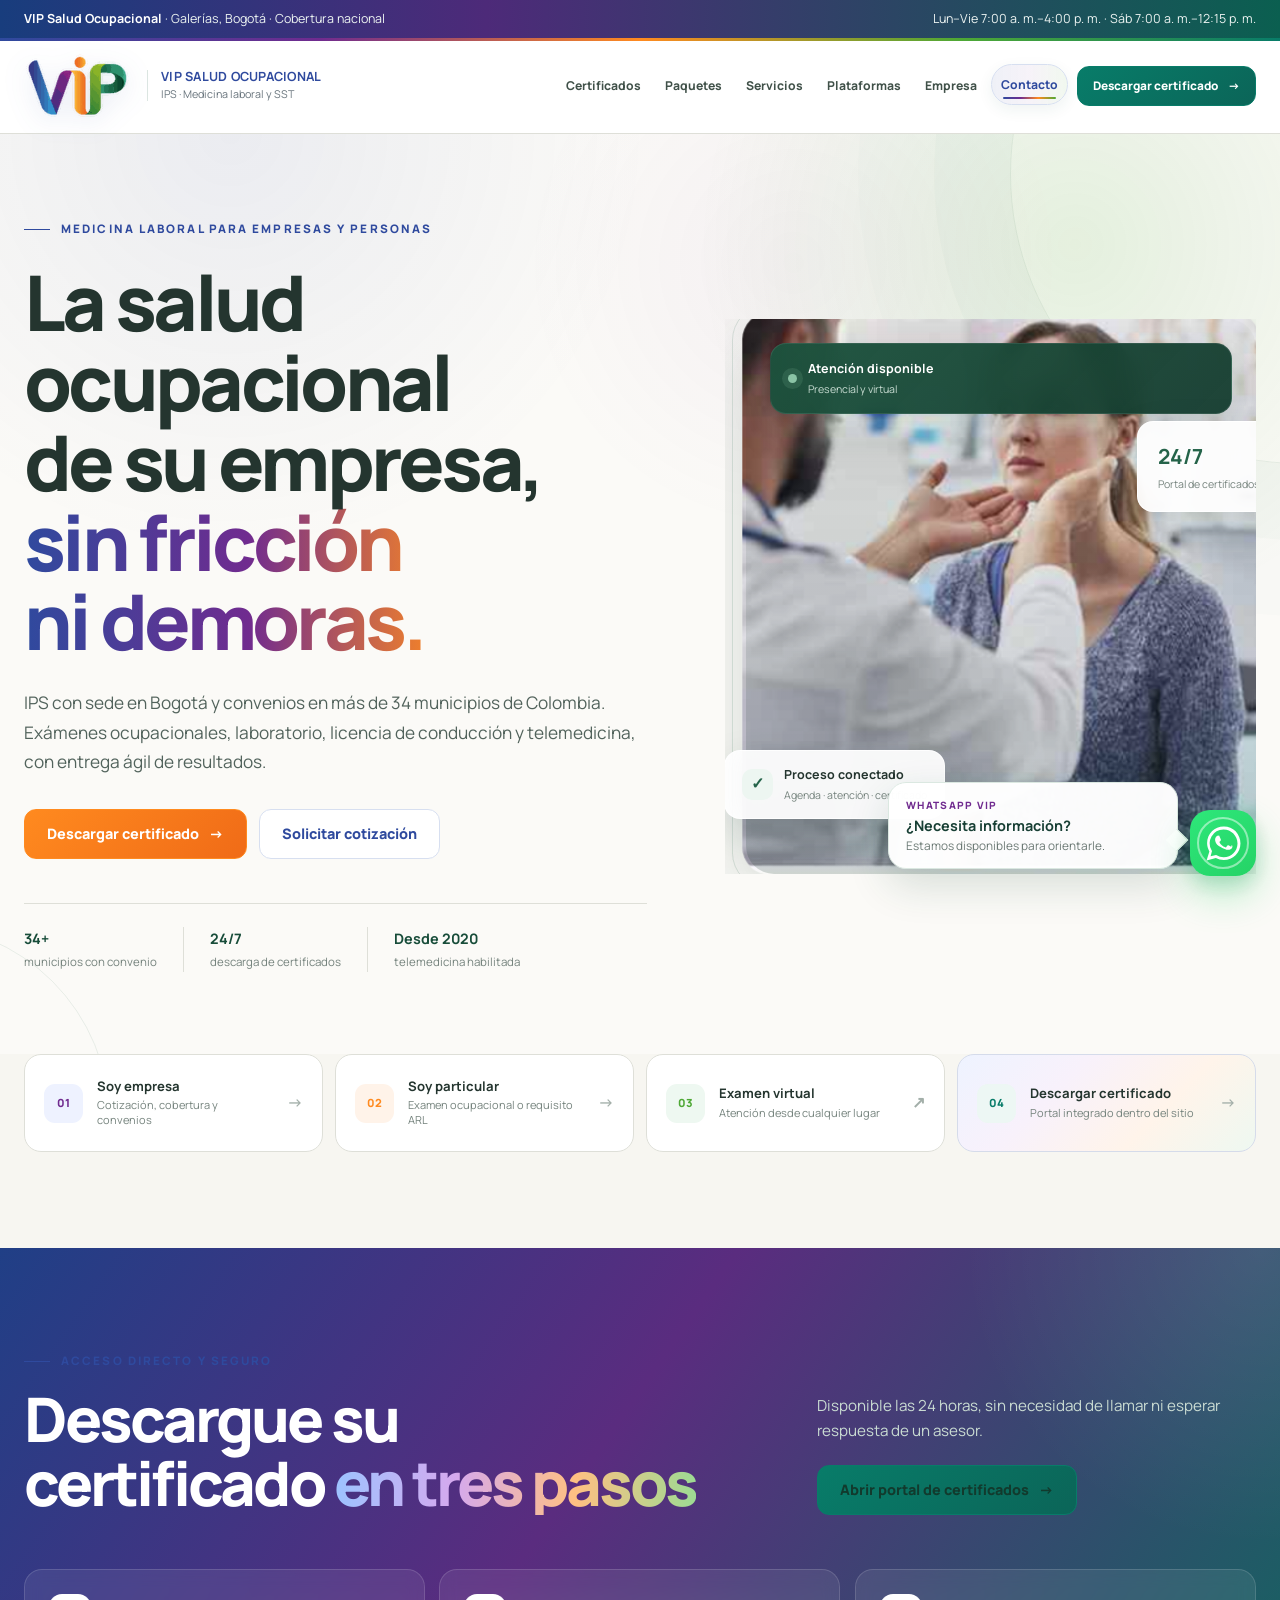
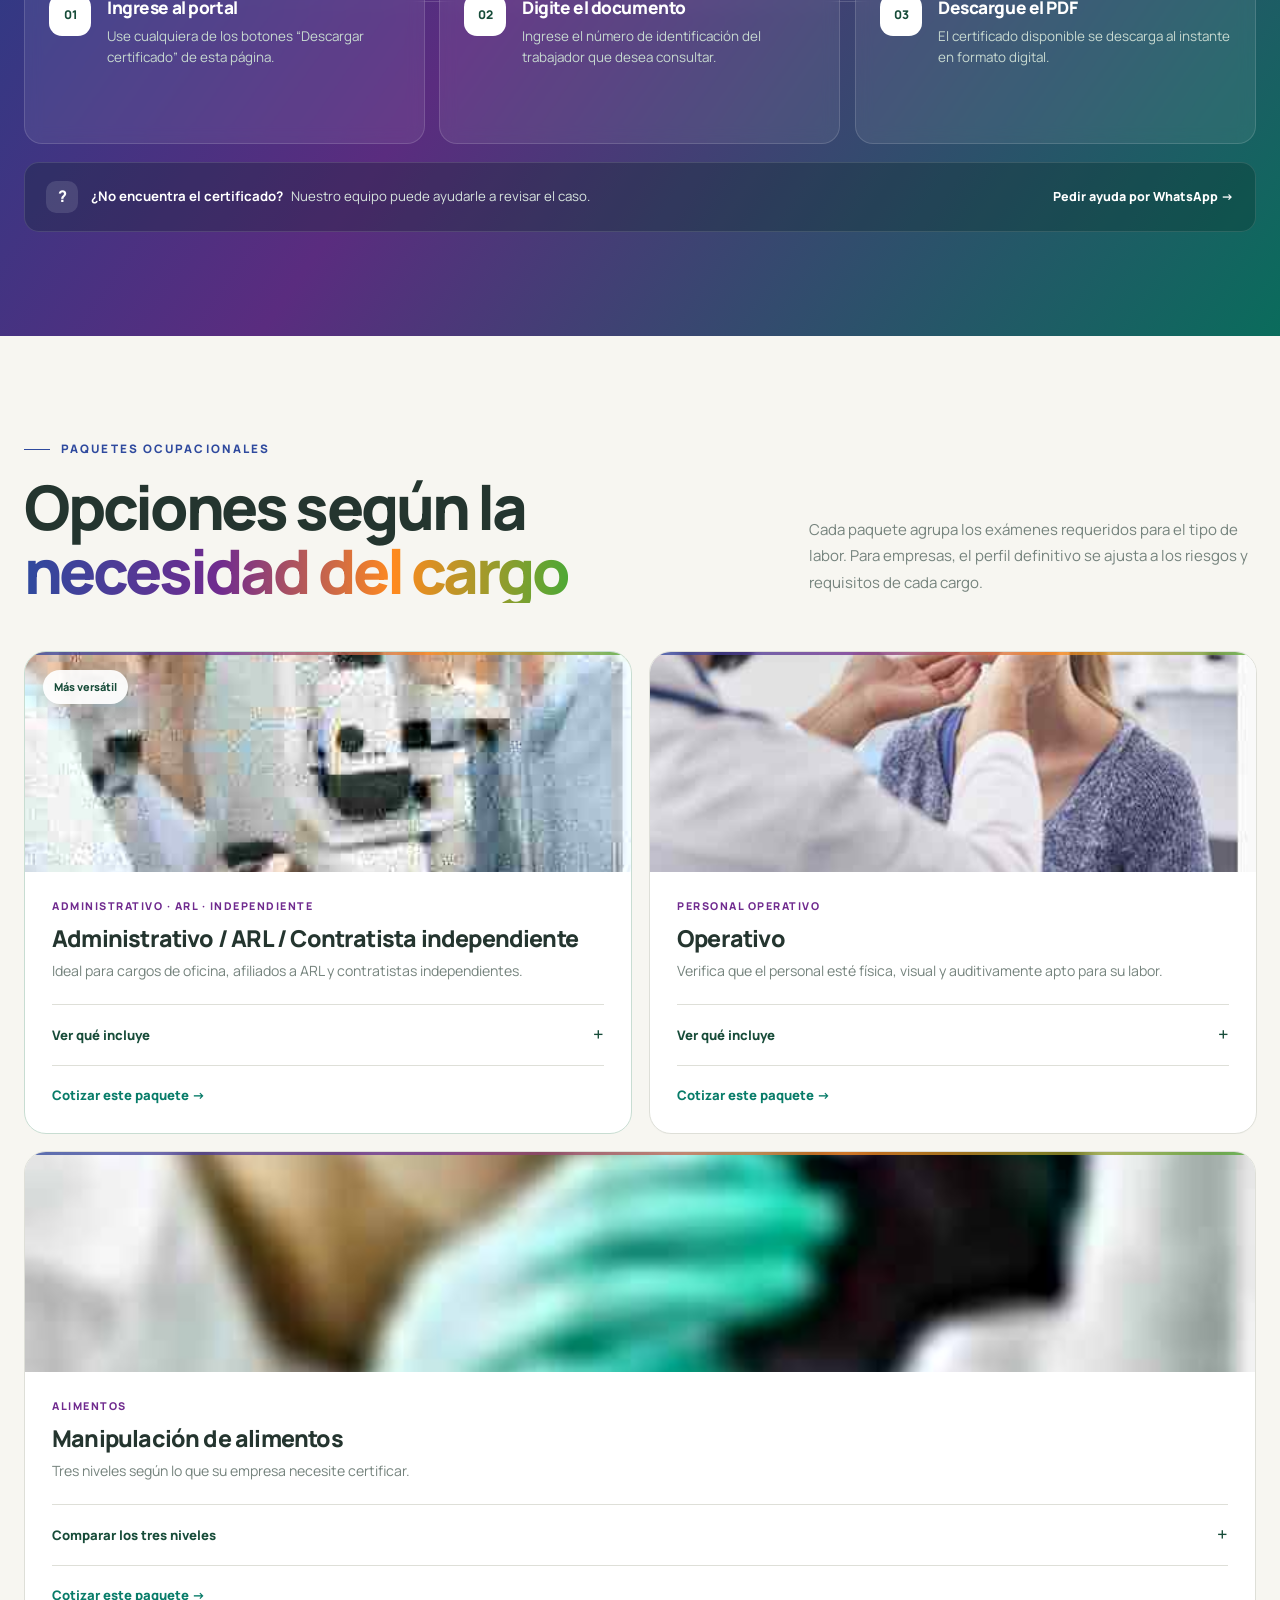
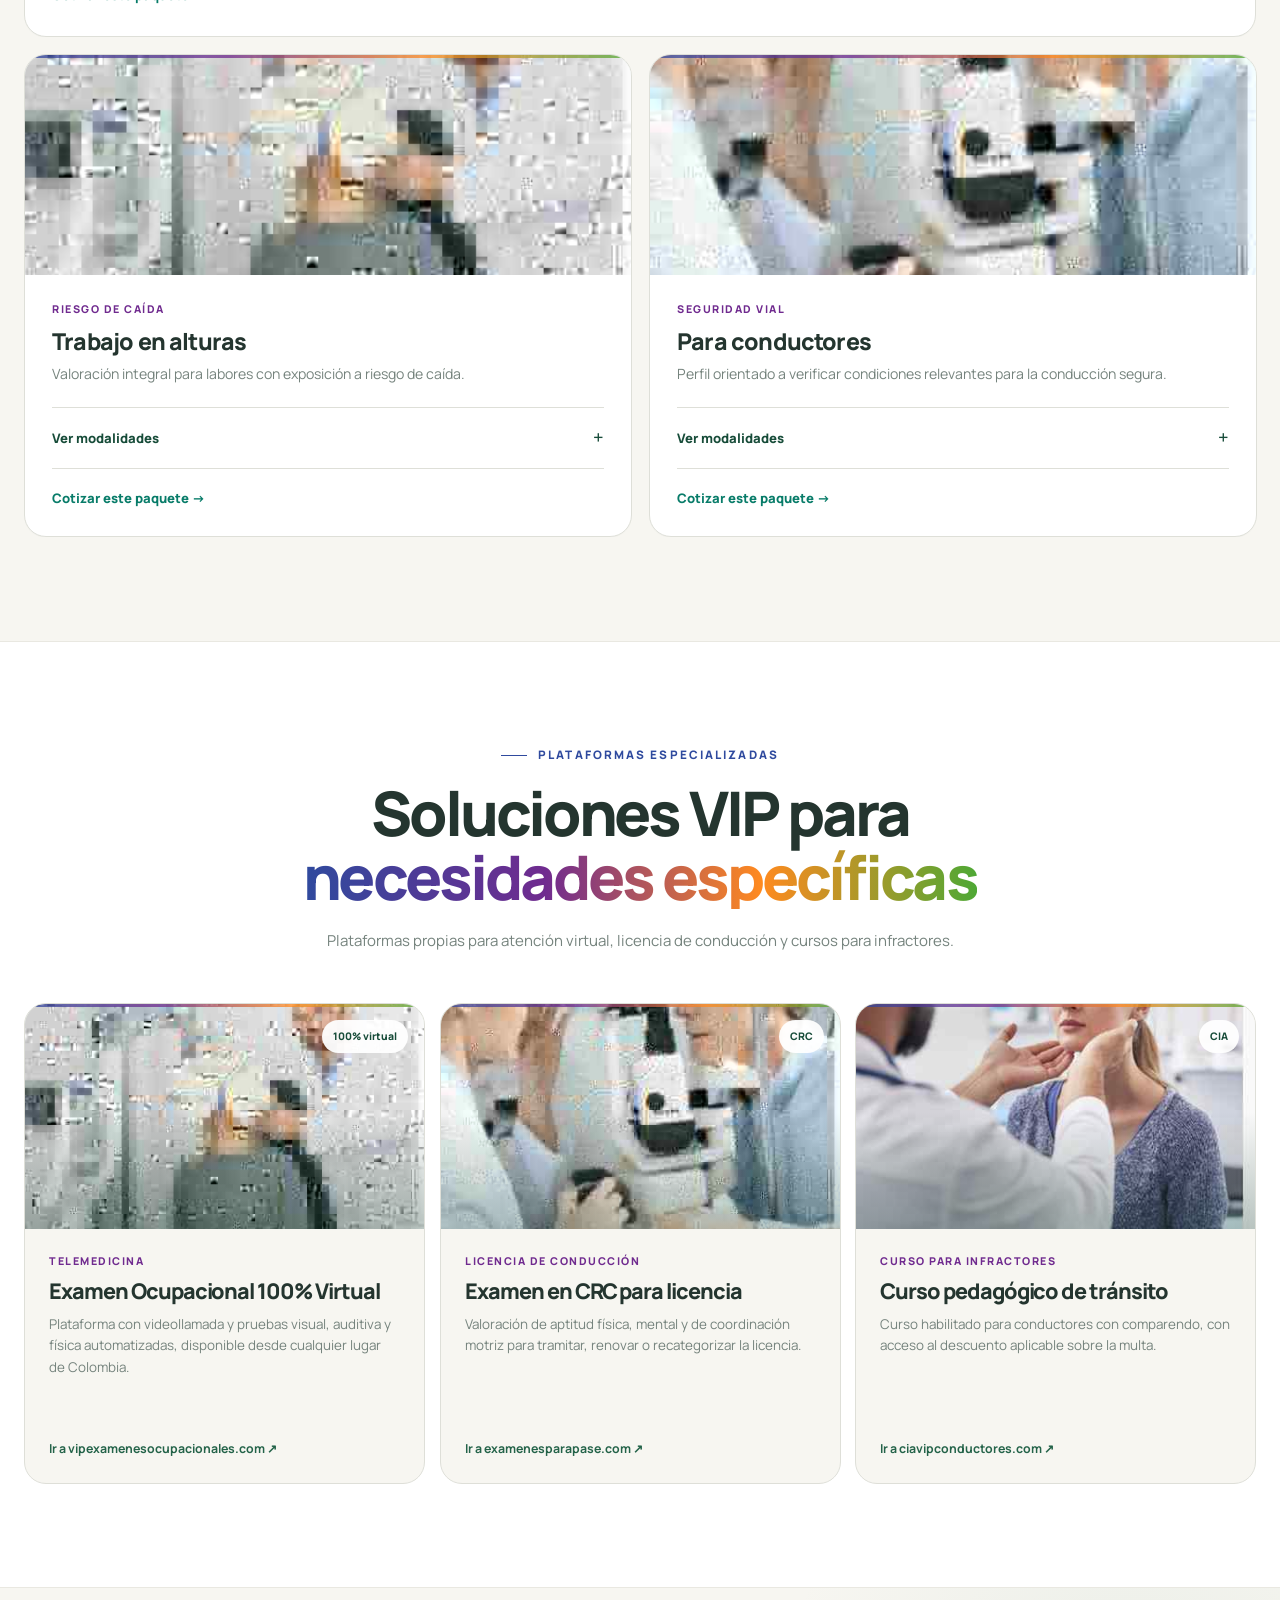
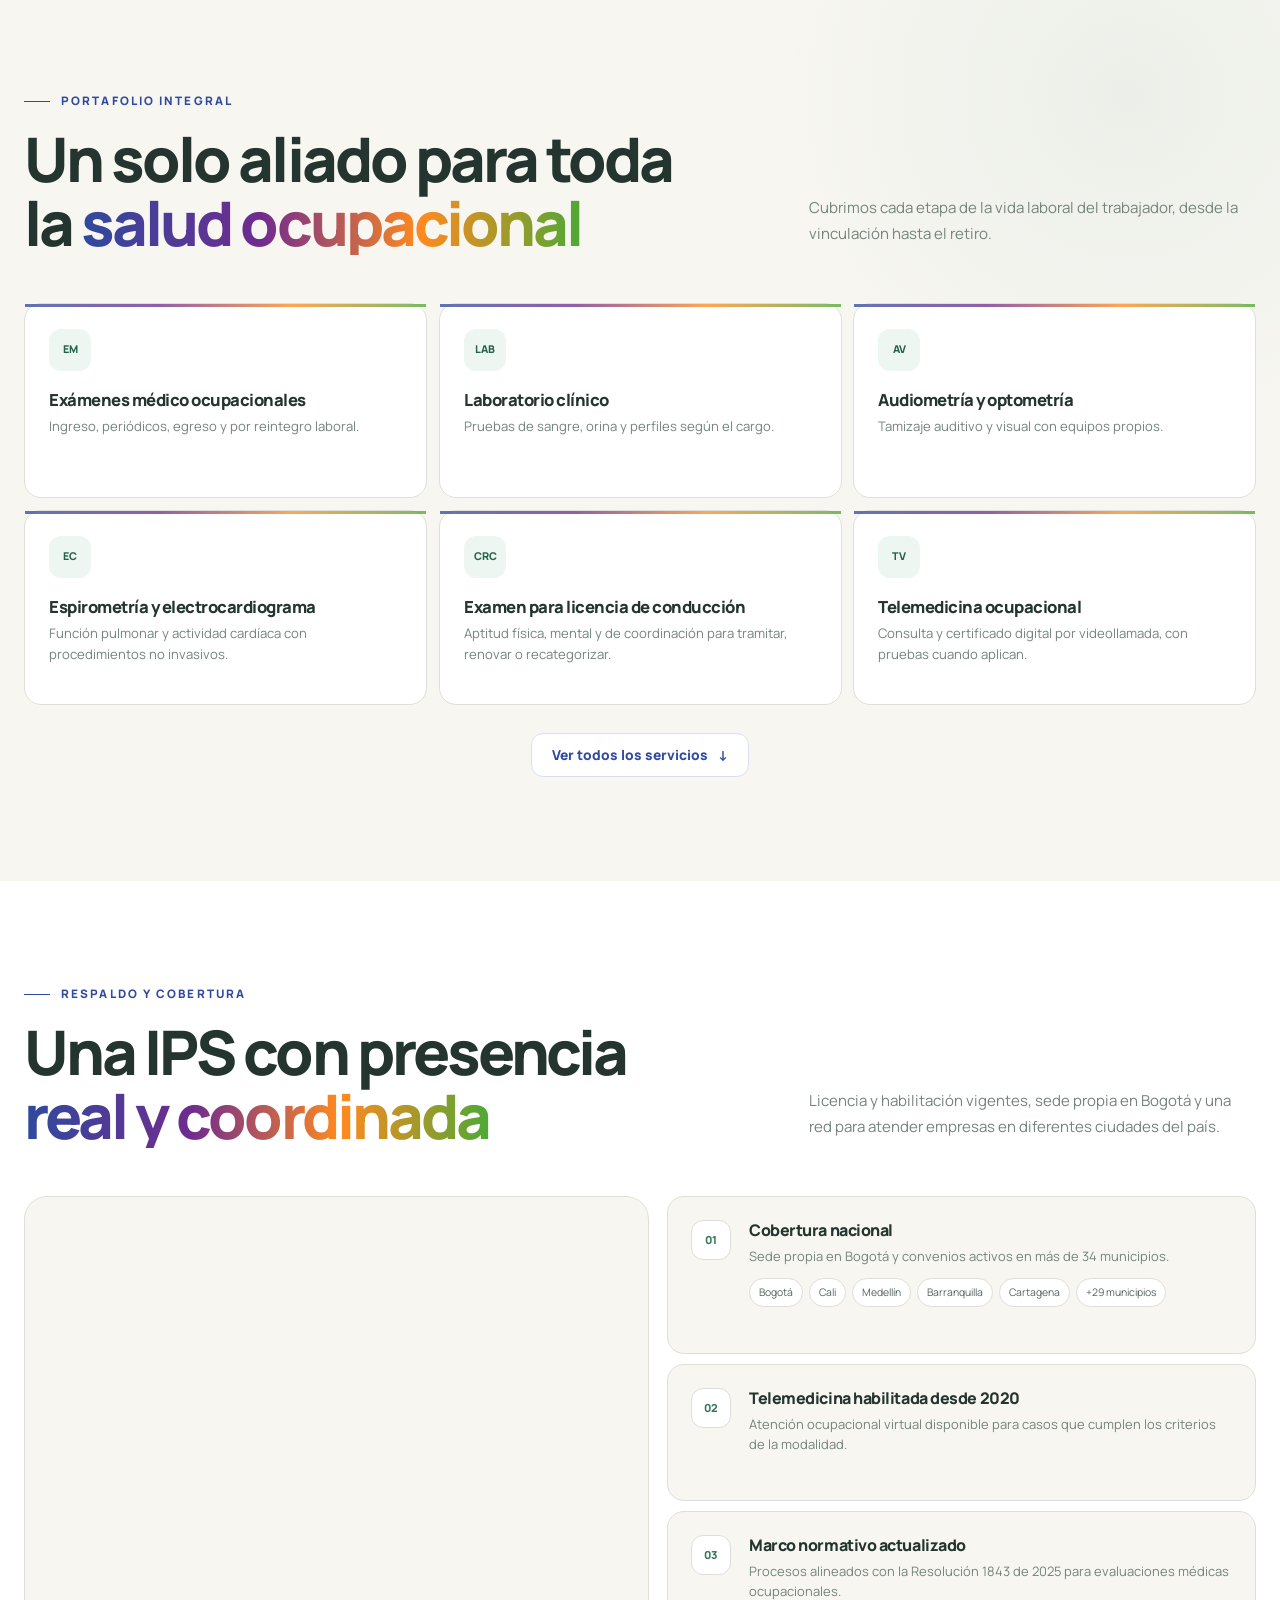
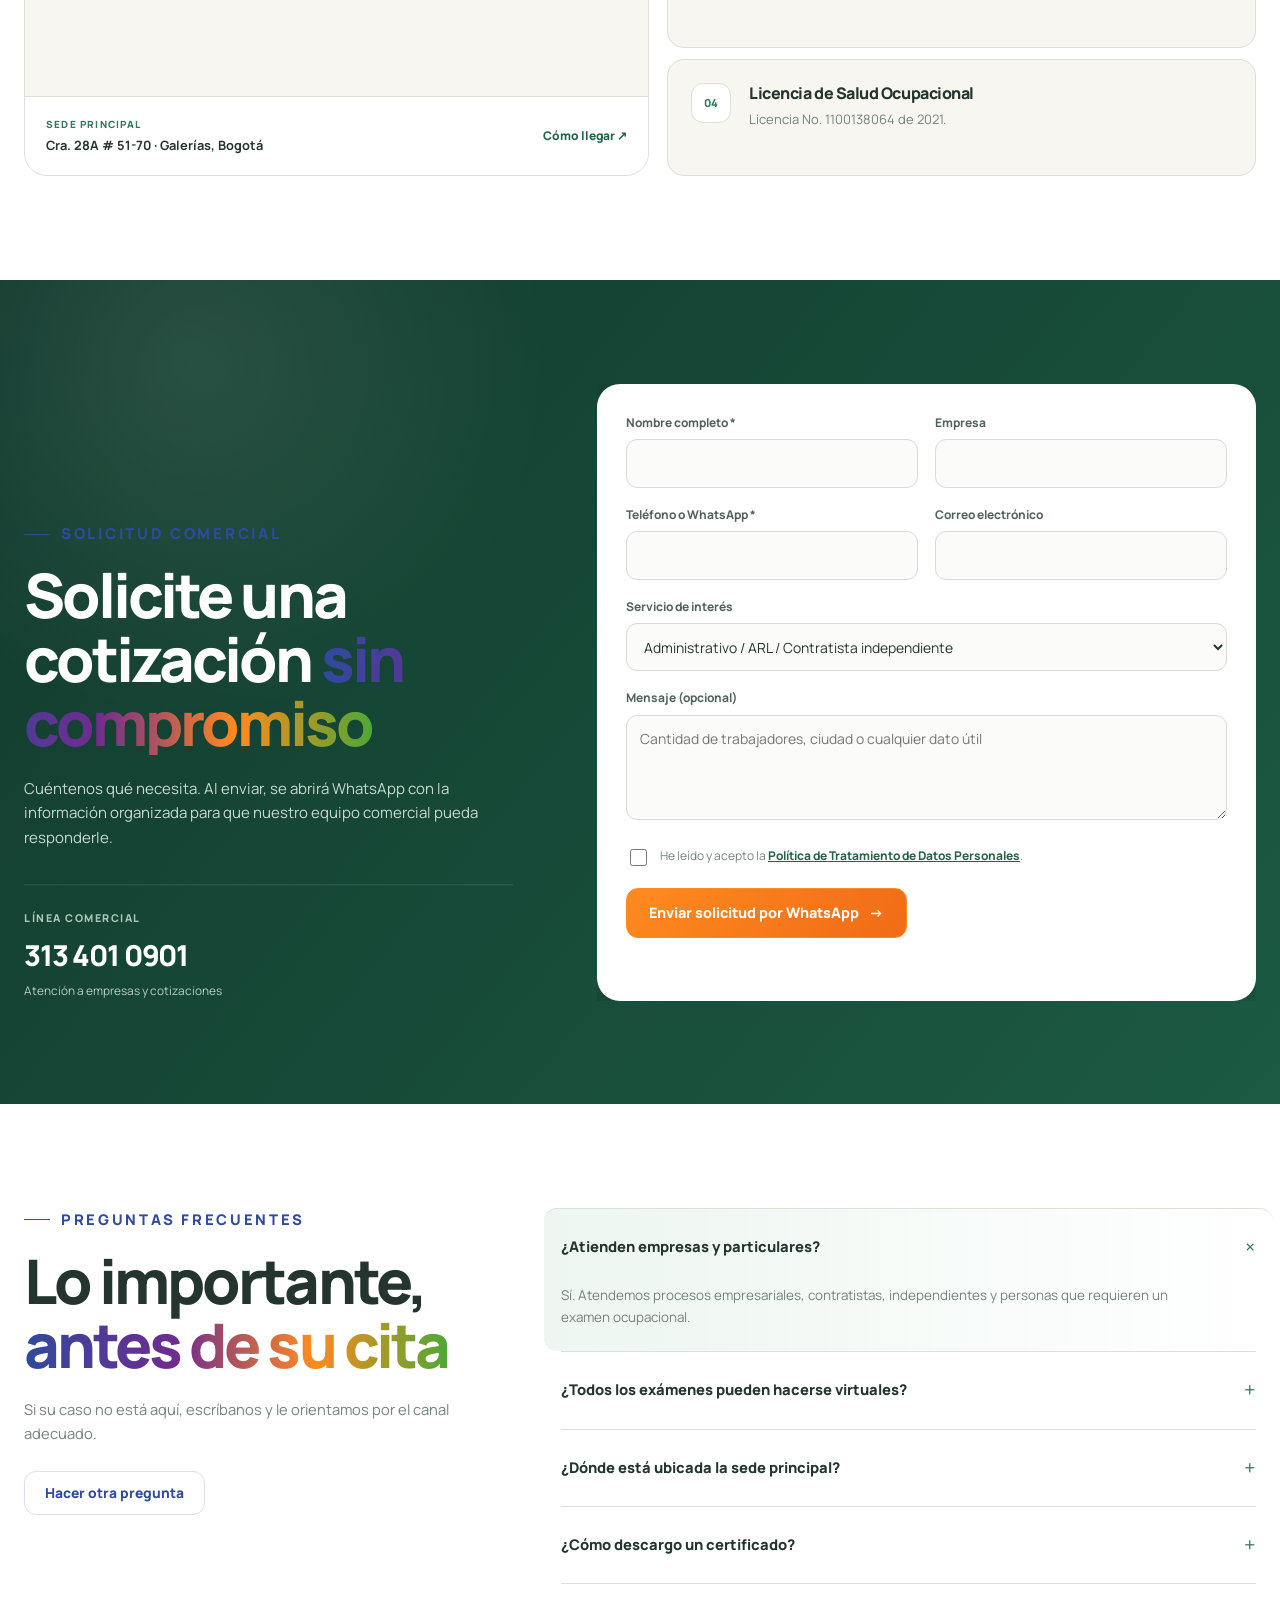
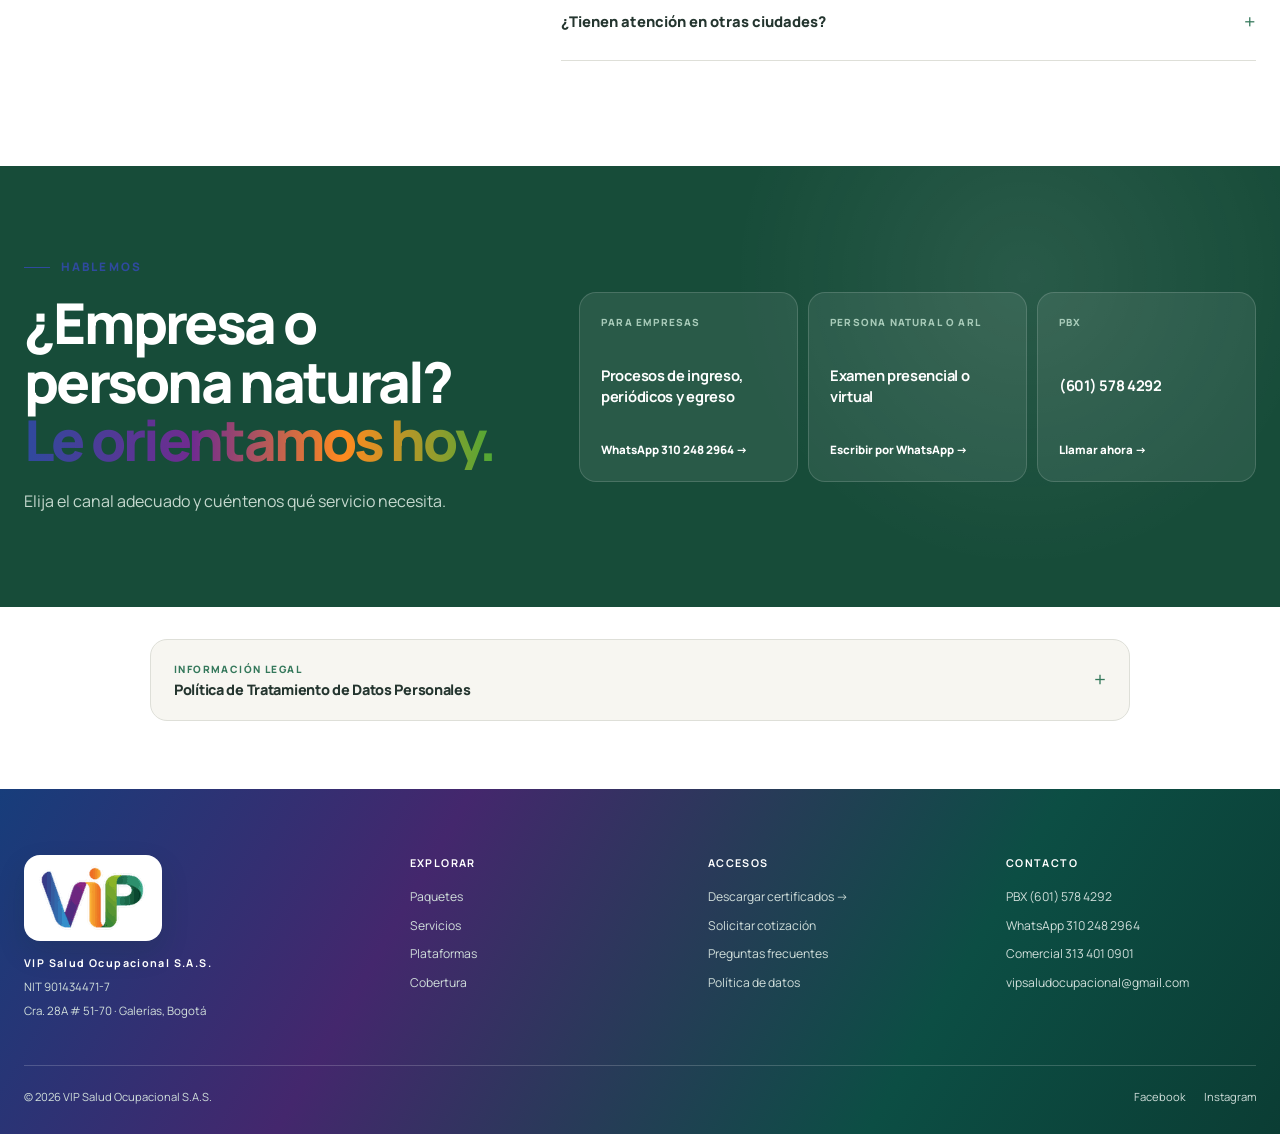
==== commit f8f39290: "Use high-quality VIP social preview image" ====
--- a/index.html
+++ b/index.html
@@ -18,14 +18,16 @@
   <meta property="og:title" content="VIP Salud Ocupacional | Medicina laboral para empresas y personas" />
   <meta property="og:description" content="Exámenes médicos ocupacionales, laboratorio, telemedicina, paquetes empresariales, cobertura nacional y descarga de certificados en línea 24/7." />
   <meta property="og:url" content="https://vipocupacional.com/" />
-  <meta property="og:image" content="https://vipocupacional.com/assets/valoracion-medica-vip.jpg?v=5" />
-  <meta property="og:image:secure_url" content="https://vipocupacional.com/assets/valoracion-medica-vip.jpg?v=5" />
+  <meta property="og:image" content="https://vipocupacional.com/assets/og-vip-salud-ocupacional.jpg?v=6" />
+  <meta property="og:image:secure_url" content="https://vipocupacional.com/assets/og-vip-salud-ocupacional.jpg?v=6" />
   <meta property="og:image:type" content="image/jpeg" />
+  <meta property="og:image:width" content="1200" />
+  <meta property="og:image:height" content="630" />
   <meta property="og:image:alt" content="VIP Salud Ocupacional - Medicina laboral para empresas y personas" />
   <meta name="twitter:card" content="summary_large_image" />
   <meta name="twitter:title" content="VIP Salud Ocupacional | Medicina laboral para empresas y personas" />
   <meta name="twitter:description" content="Exámenes ocupacionales, laboratorio, telemedicina, cobertura nacional y certificados en línea 24/7." />
-  <meta name="twitter:image" content="https://vipocupacional.com/assets/valoracion-medica-vip.jpg?v=5" />
+  <meta name="twitter:image" content="https://vipocupacional.com/assets/og-vip-salud-ocupacional.jpg?v=6" />
   <link rel="preload" as="image" href="assets/valoracion-medica-vip.jpg" fetchpriority="high" />
   <link rel="preconnect" href="https://fonts.googleapis.com" />
   <link rel="preconnect" href="https://fonts.gstatic.com" crossorigin />
@@ -38,7 +40,7 @@
     "@type":"MedicalBusiness",
     "name":"VIP Salud Ocupacional S.A.S.",
     "url":"https://vipocupacional.com/",
-    "image":"https://vipocupacional.com/assets/valoracion-medica-vip.jpg",
+    "image":"https://vipocupacional.com/assets/og-vip-salud-ocupacional.jpg",
     "telephone":"+57 601 578 4292",
     "email":"vipsaludocupacional@gmail.com",
     "address":{"@type":"PostalAddress","streetAddress":"Cra. 28A # 51-70","addressLocality":"Bogotá","addressCountry":"CO"},
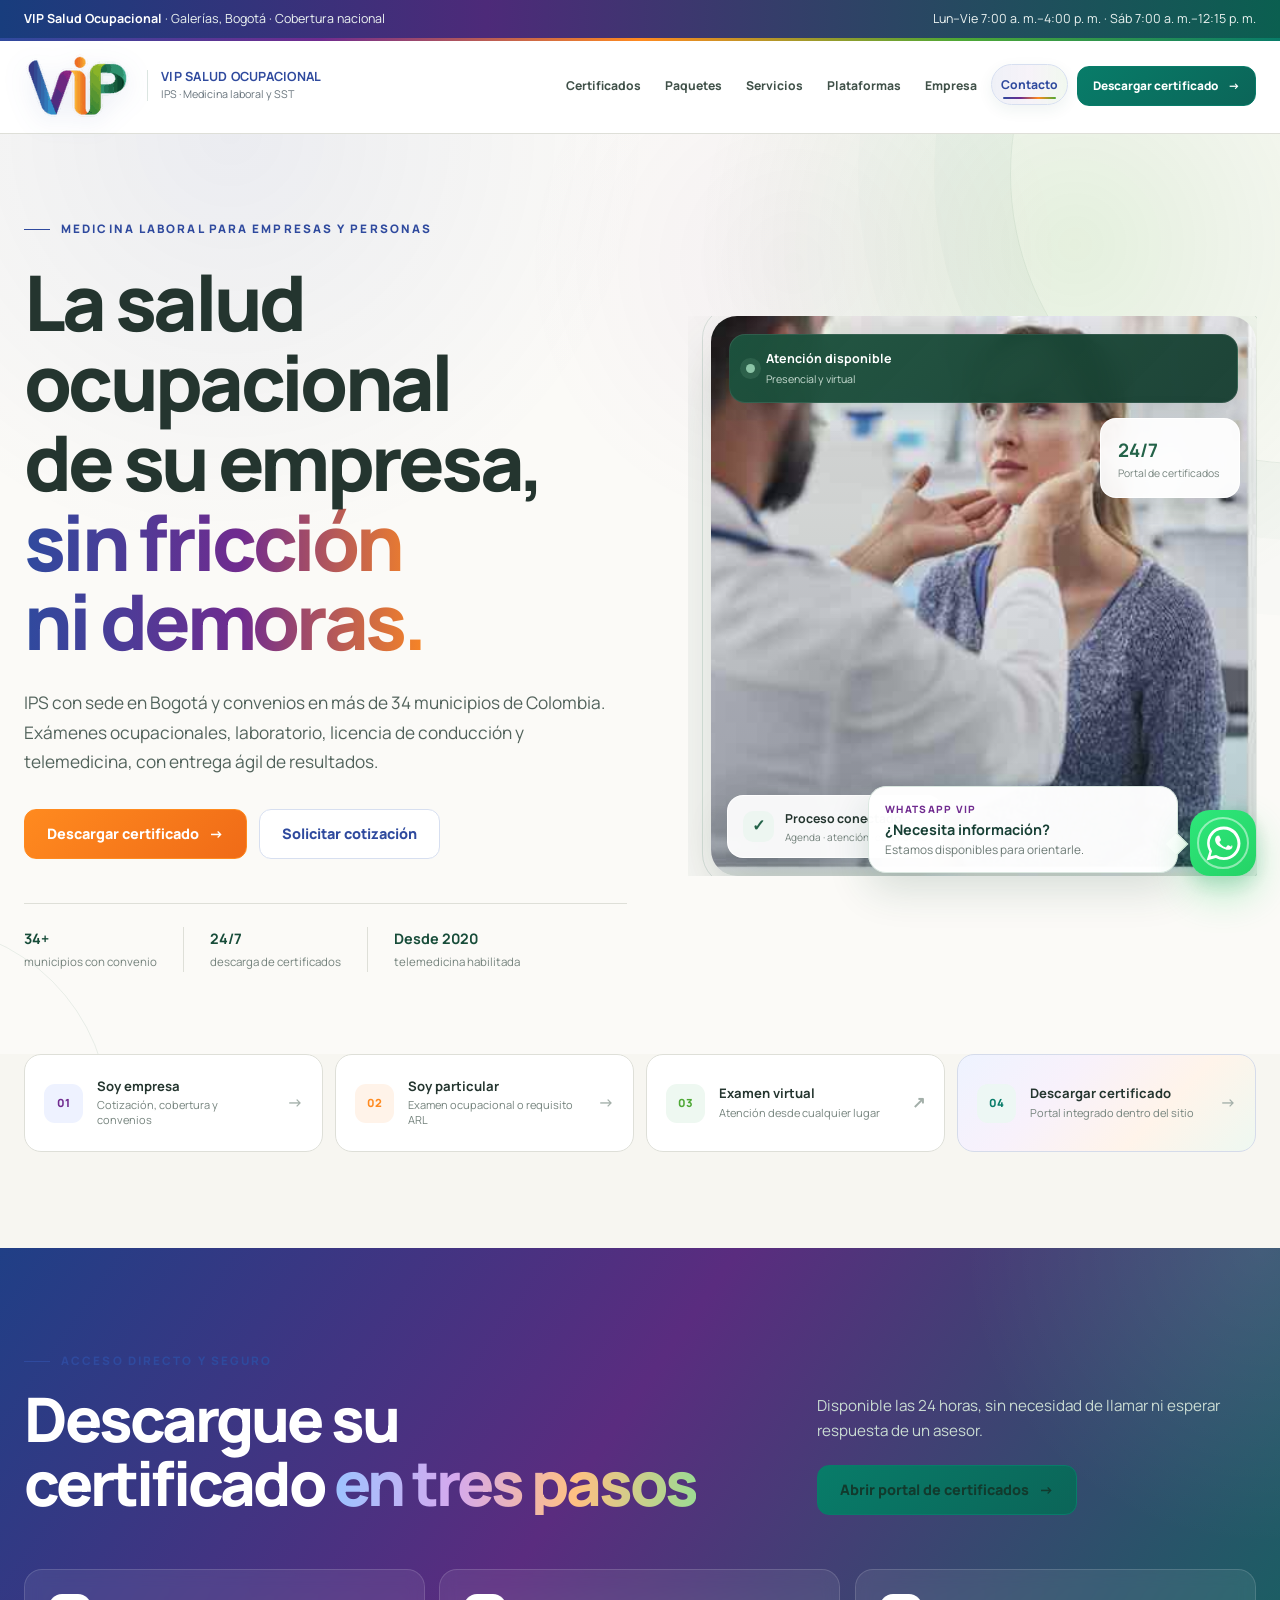
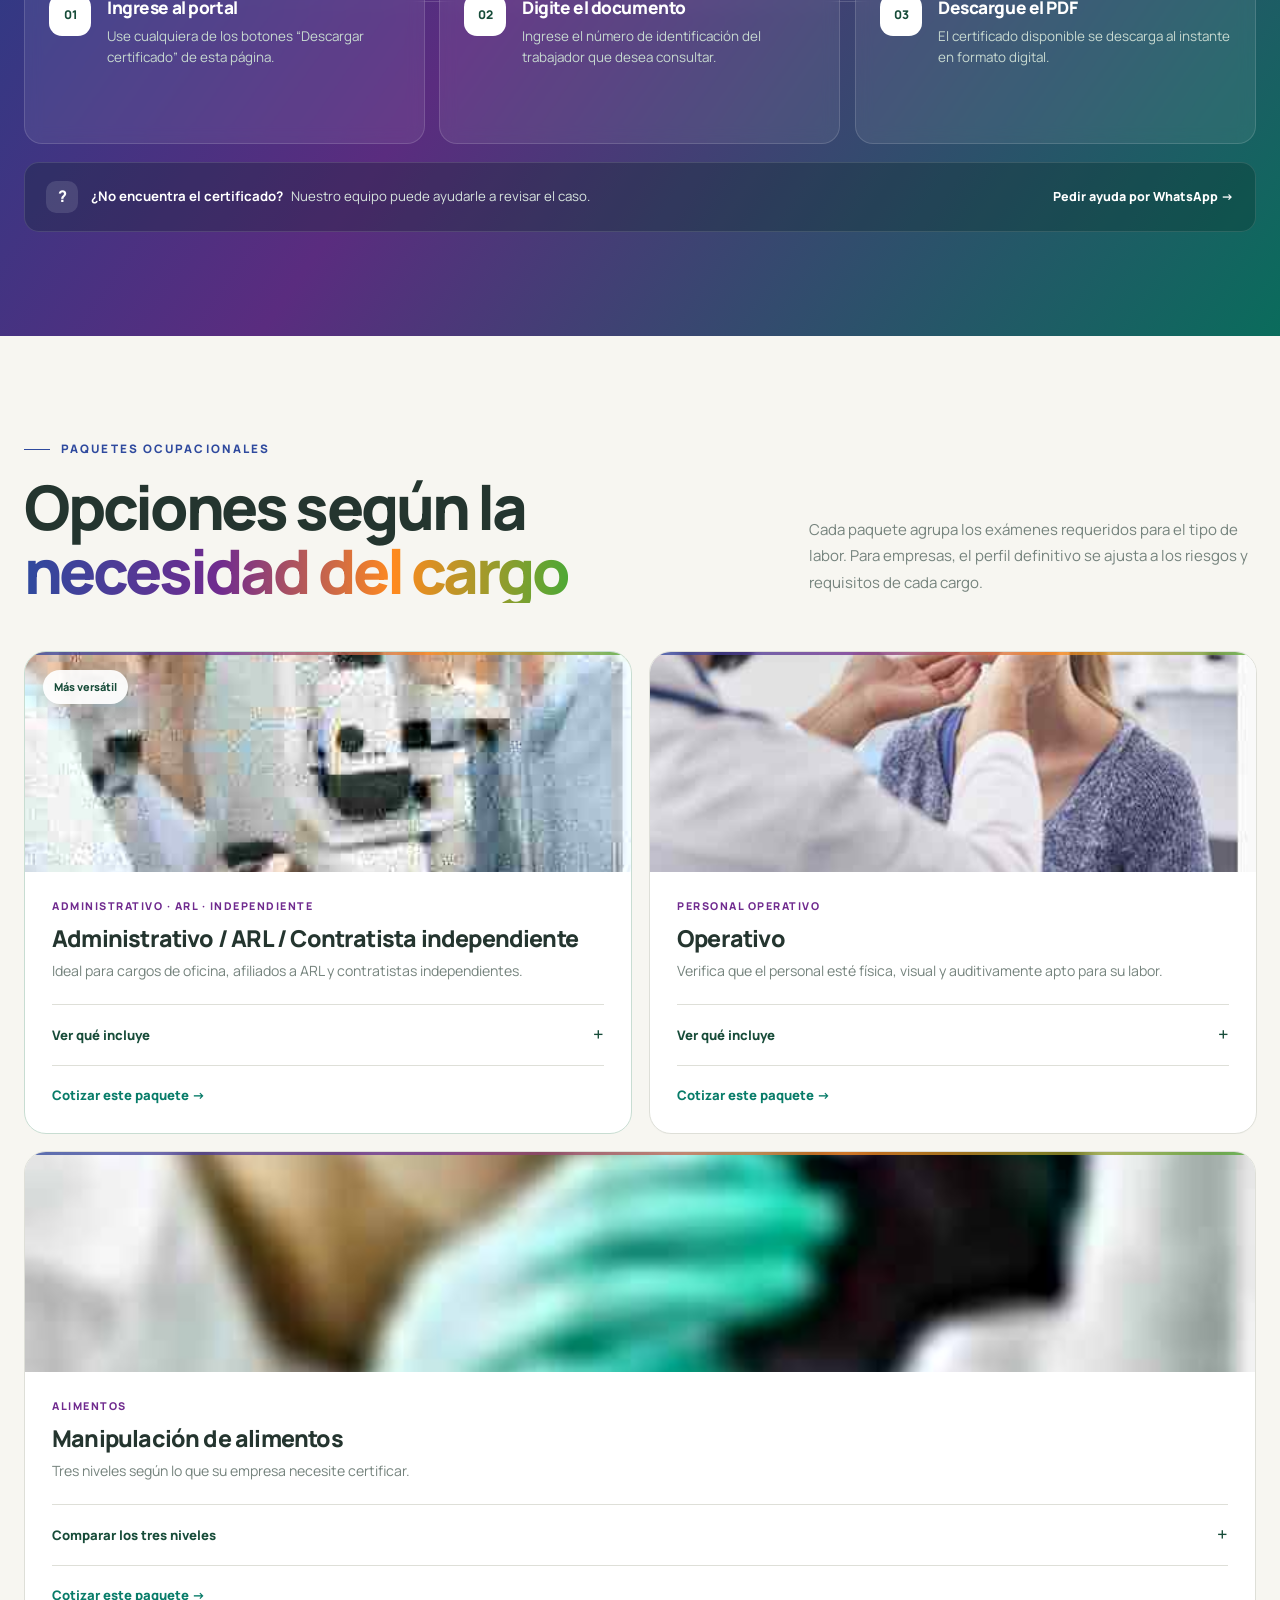
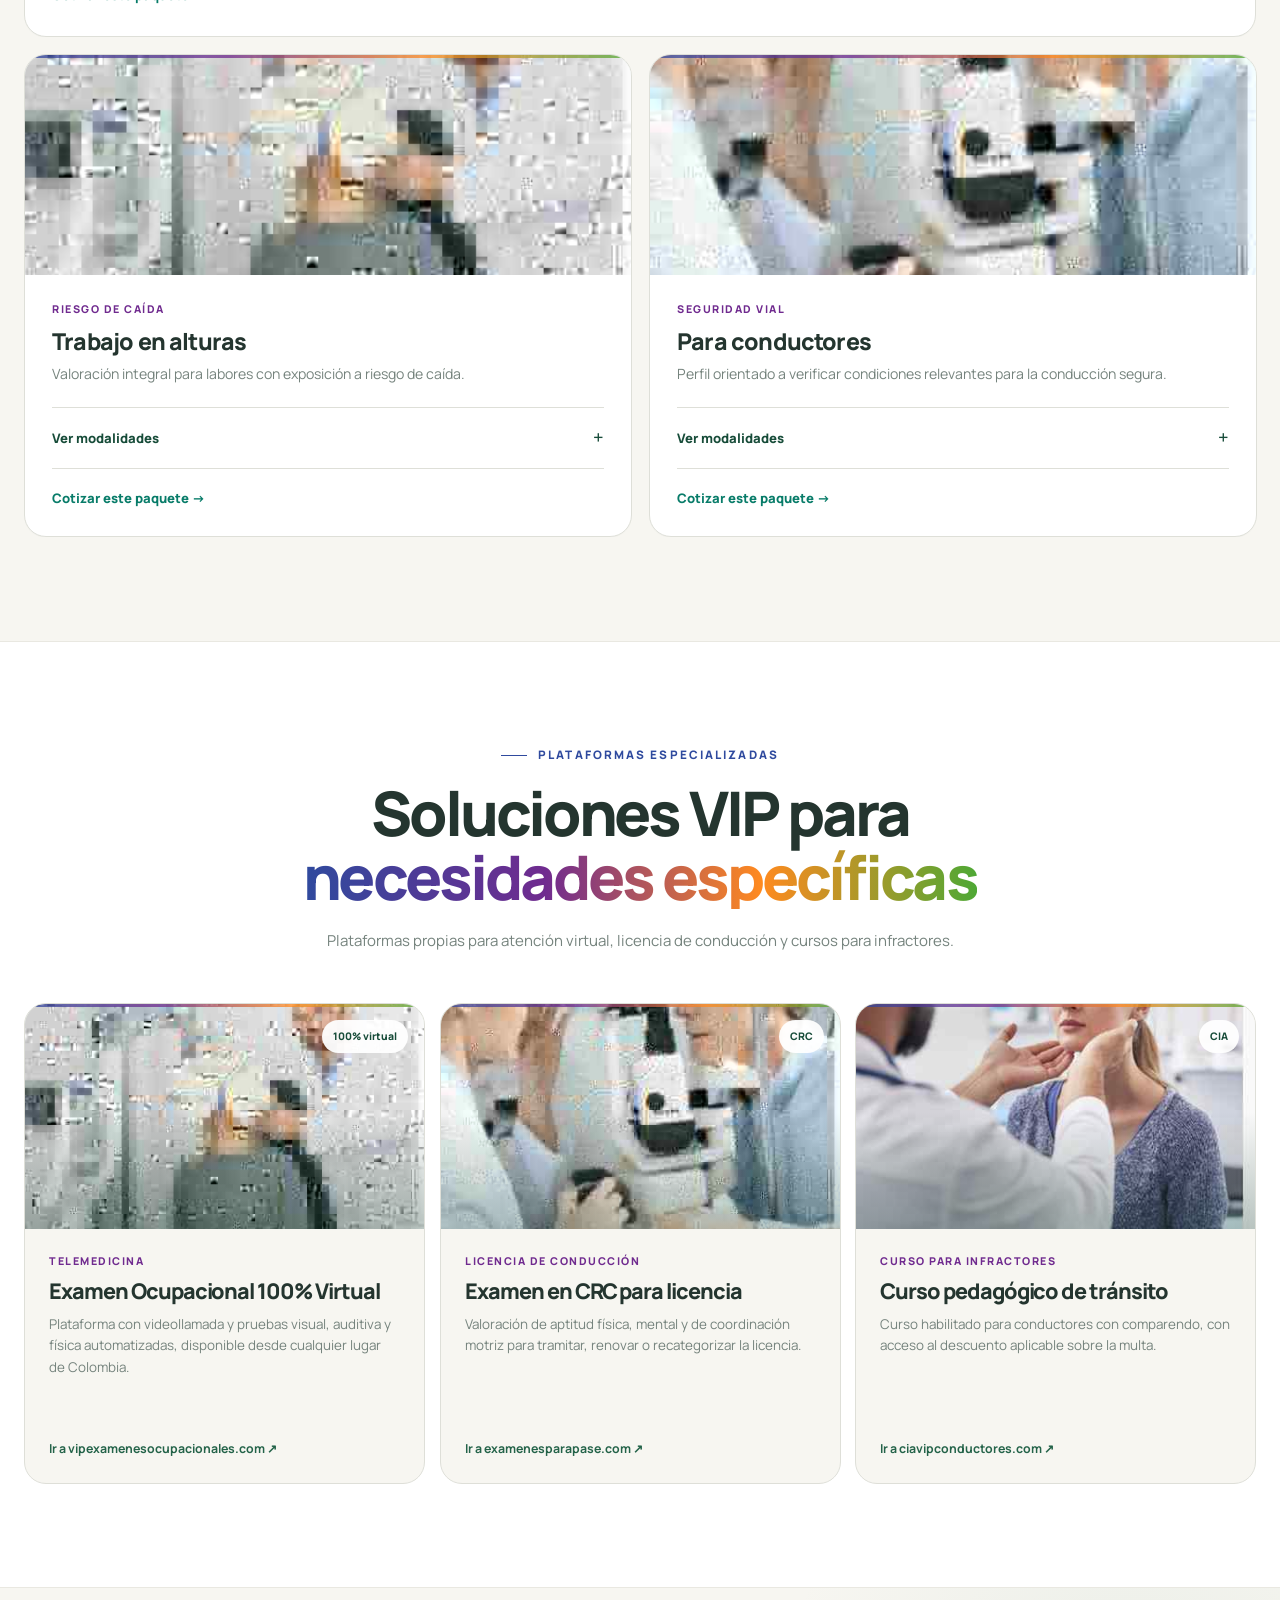
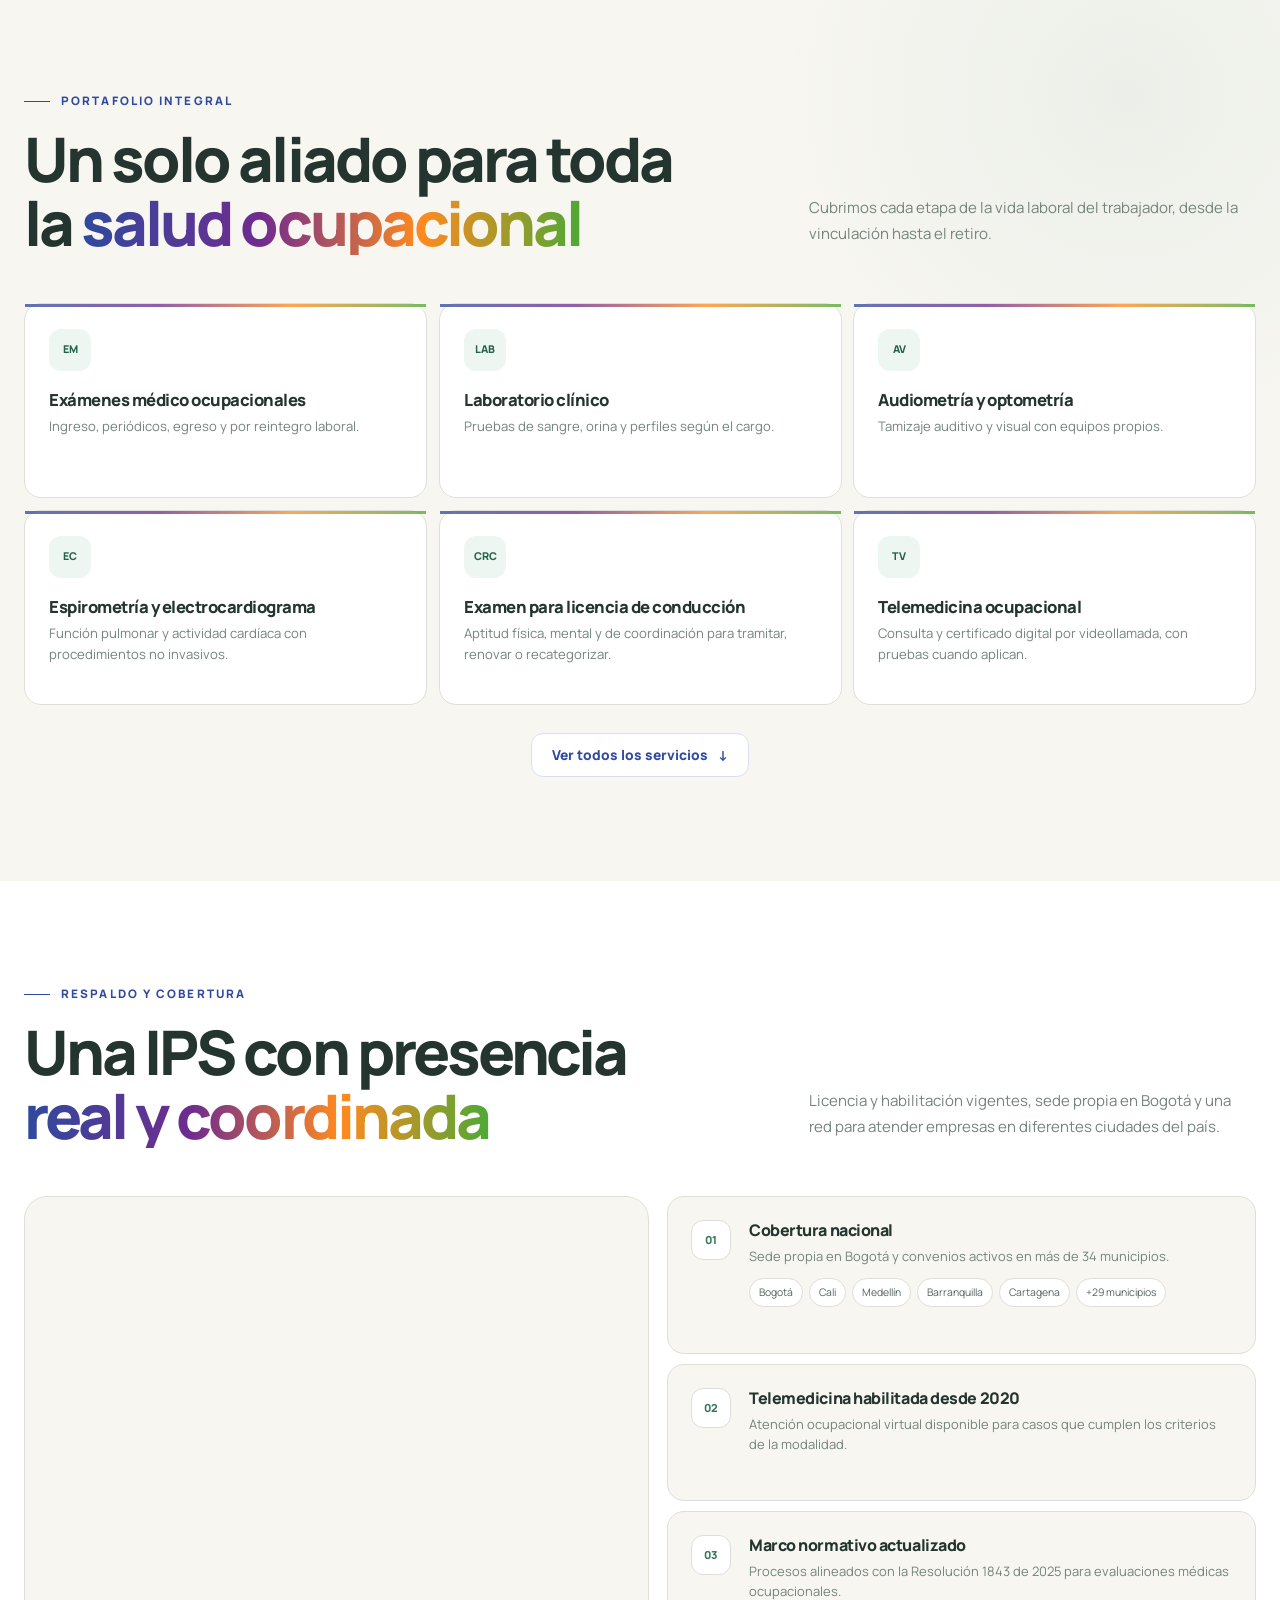
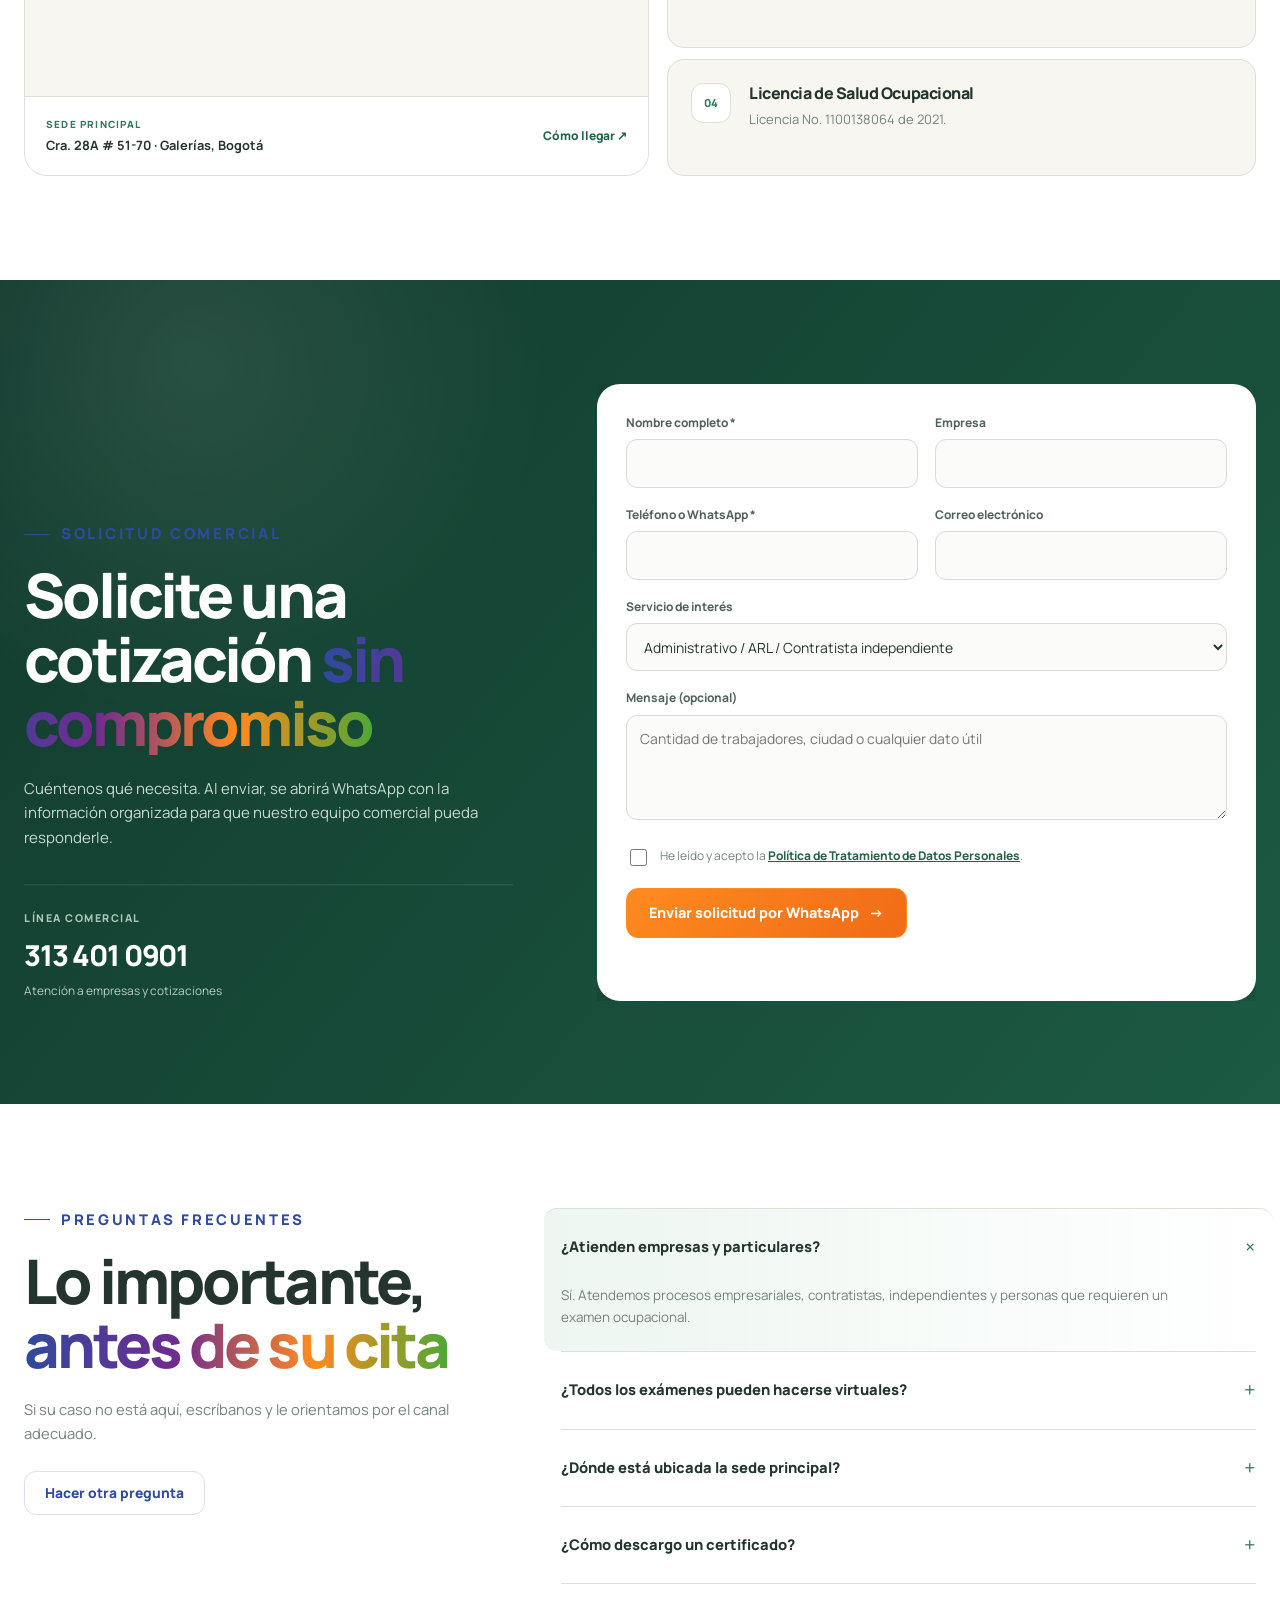
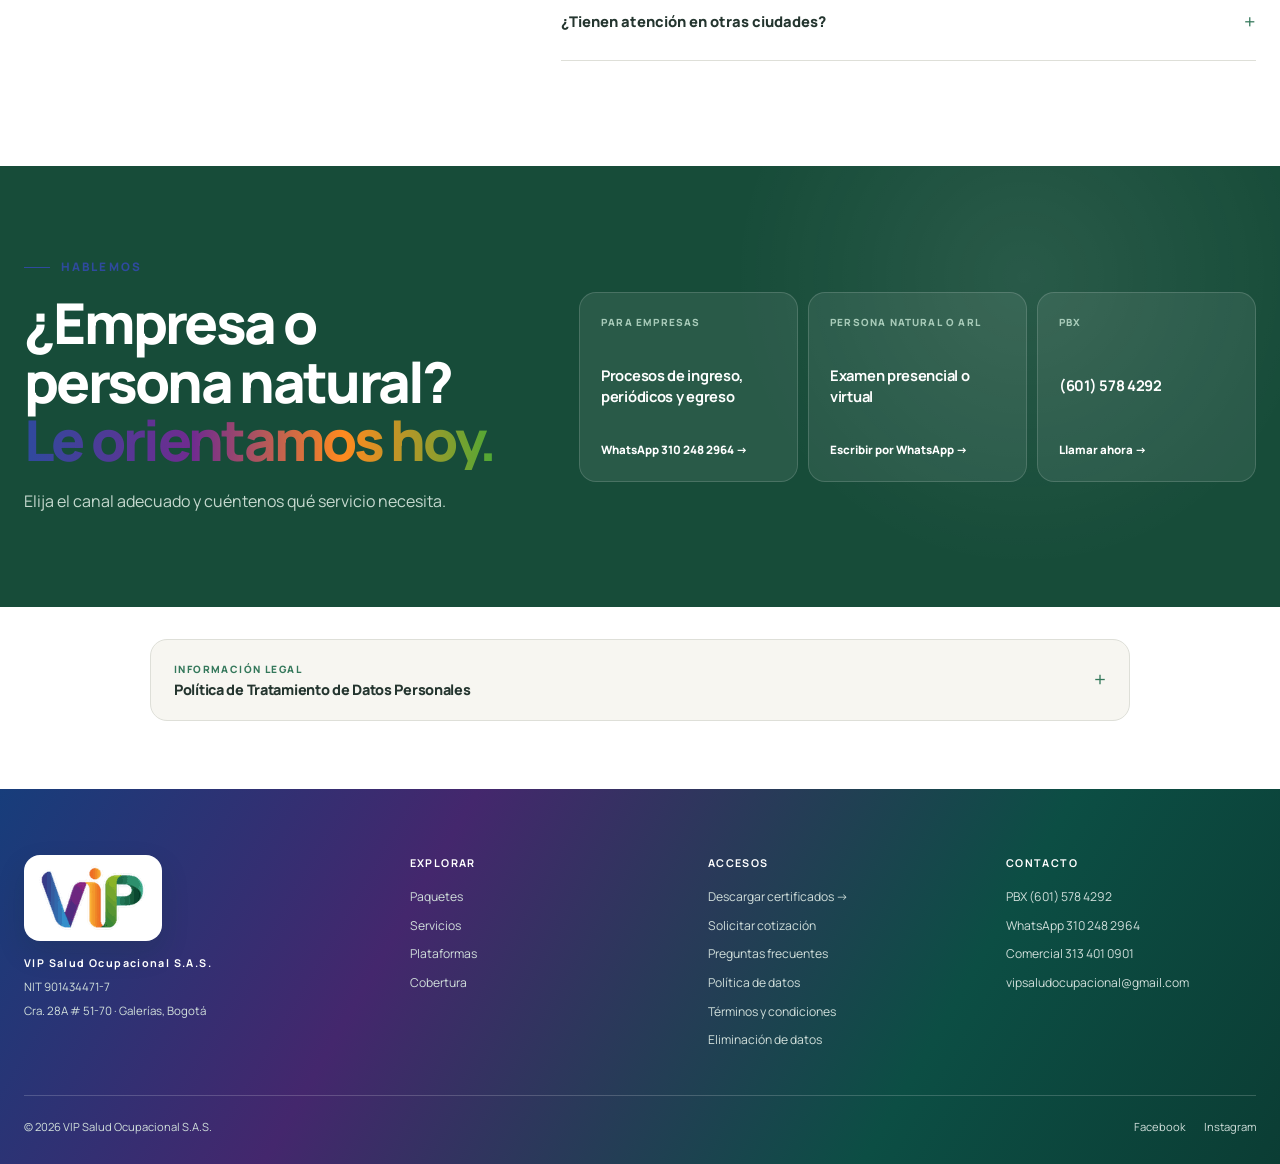
==== commit 2a689b69: "feat: publicar privacidad, términos y eliminación de datos para Meta" ====
--- a/index.html
+++ b/index.html
@@ -255,7 +255,7 @@
             <label class="form-field--full"><span>Servicio de interés</span><select name="servicio"><option>Administrativo / ARL / Contratista independiente</option><option>Operativo</option><option>Manipulación de alimentos</option><option>Trabajo en alturas</option><option>Para conductores</option><option>Otro / No estoy seguro</option></select></label>
             <label class="form-field--full"><span>Mensaje (opcional)</span><textarea name="mensaje" rows="3" placeholder="Cantidad de trabajadores, ciudad o cualquier dato útil"></textarea></label>
           </div>
-          <label class="consent"><input type="checkbox" name="acepta_politica" required /><span>He leído y acepto la <a href="#privacidad">Política de Tratamiento de Datos Personales</a>.</span></label>
+          <label class="consent"><input type="checkbox" name="acepta_politica" required /><span>He leído y acepto la <a href="/politica-de-privacidad/">Política de Tratamiento de Datos Personales</a>.</span></label>
           <button class="btn btn--accent btn--large" type="submit">Enviar solicitud por WhatsApp <span aria-hidden="true">→</span></button>
           <p class="form-status" id="form-status" role="status" aria-live="polite"></p>
         </form>
@@ -310,7 +310,7 @@
     <div class="container footer-grid">
       <div class="footer-brand"><img src="assets/logo-vip-marca.png" alt="VIP Salud Ocupacional" /><strong>VIP Salud Ocupacional S.A.S.</strong><p>NIT 901434471-7</p><p>Cra. 28A # 51-70 · Galerías, Bogotá</p></div>
       <div><strong>EXPLORAR</strong><a href="#paquetes">Paquetes</a><a href="#servicios">Servicios</a><a href="#plataformas">Plataformas</a><a href="#empresa">Cobertura</a></div>
-      <div><strong>ACCESOS</strong><a href="descargas-biofile/">Descargar certificados →</a><a href="#cotizacion">Solicitar cotización</a><a href="#preguntas">Preguntas frecuentes</a><a href="#privacidad">Política de datos</a></div>
+      <div><strong>ACCESOS</strong><a href="descargas-biofile/">Descargar certificados →</a><a href="#cotizacion">Solicitar cotización</a><a href="#preguntas">Preguntas frecuentes</a><a href="/politica-de-privacidad/">Política de datos</a><a href="/terminos-y-condiciones/">Términos y condiciones</a><a href="/eliminacion-de-datos/">Eliminación de datos</a></div>
       <div><strong>CONTACTO</strong><a href="tel:+576015784292">PBX (601) 578 4292</a><a href="https://wa.me/573102482964" target="_blank" rel="noopener">WhatsApp 310 248 2964</a><a href="https://wa.me/573134010901" target="_blank" rel="noopener">Comercial 313 401 0901</a><a href="mailto:vipsaludocupacional@gmail.com">vipsaludocupacional@gmail.com</a></div>
     </div>
     <div class="container footer-bottom"><span>© <span id="year">2026</span> VIP Salud Ocupacional S.A.S.</span><div><a href="https://www.facebook.com/crcvipso/" target="_blank" rel="noopener">Facebook</a><a href="https://www.instagram.com/vipsalud_/" target="_blank" rel="noopener">Instagram</a></div></div>
--- a/styles.css
+++ b/styles.css
@@ -1,2 +1,2 @@
 @import url("./styles-responsive-vip.css?v=20260907-5");
-@import url("./styles-mobile-final.css?v=20260907-5");
+@import url("./styles-mobile-final.css?v=20260908-1");
